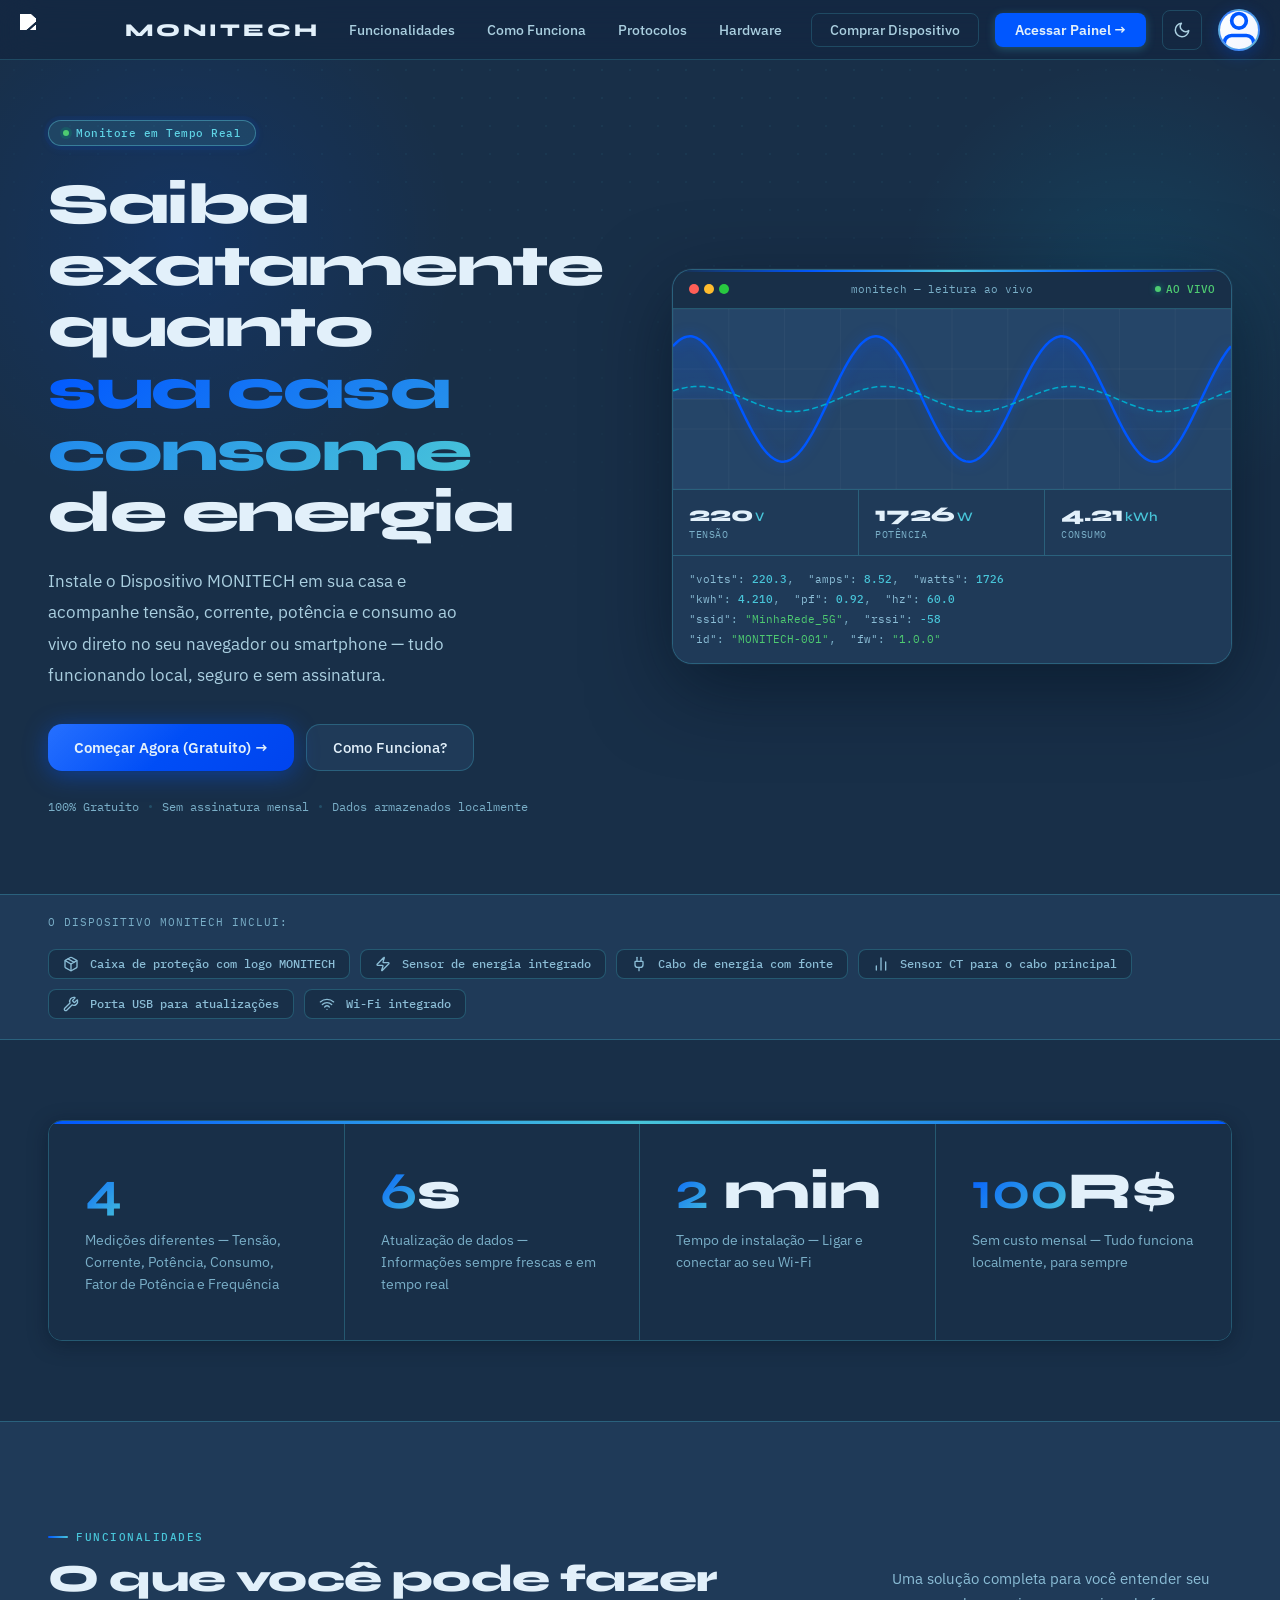
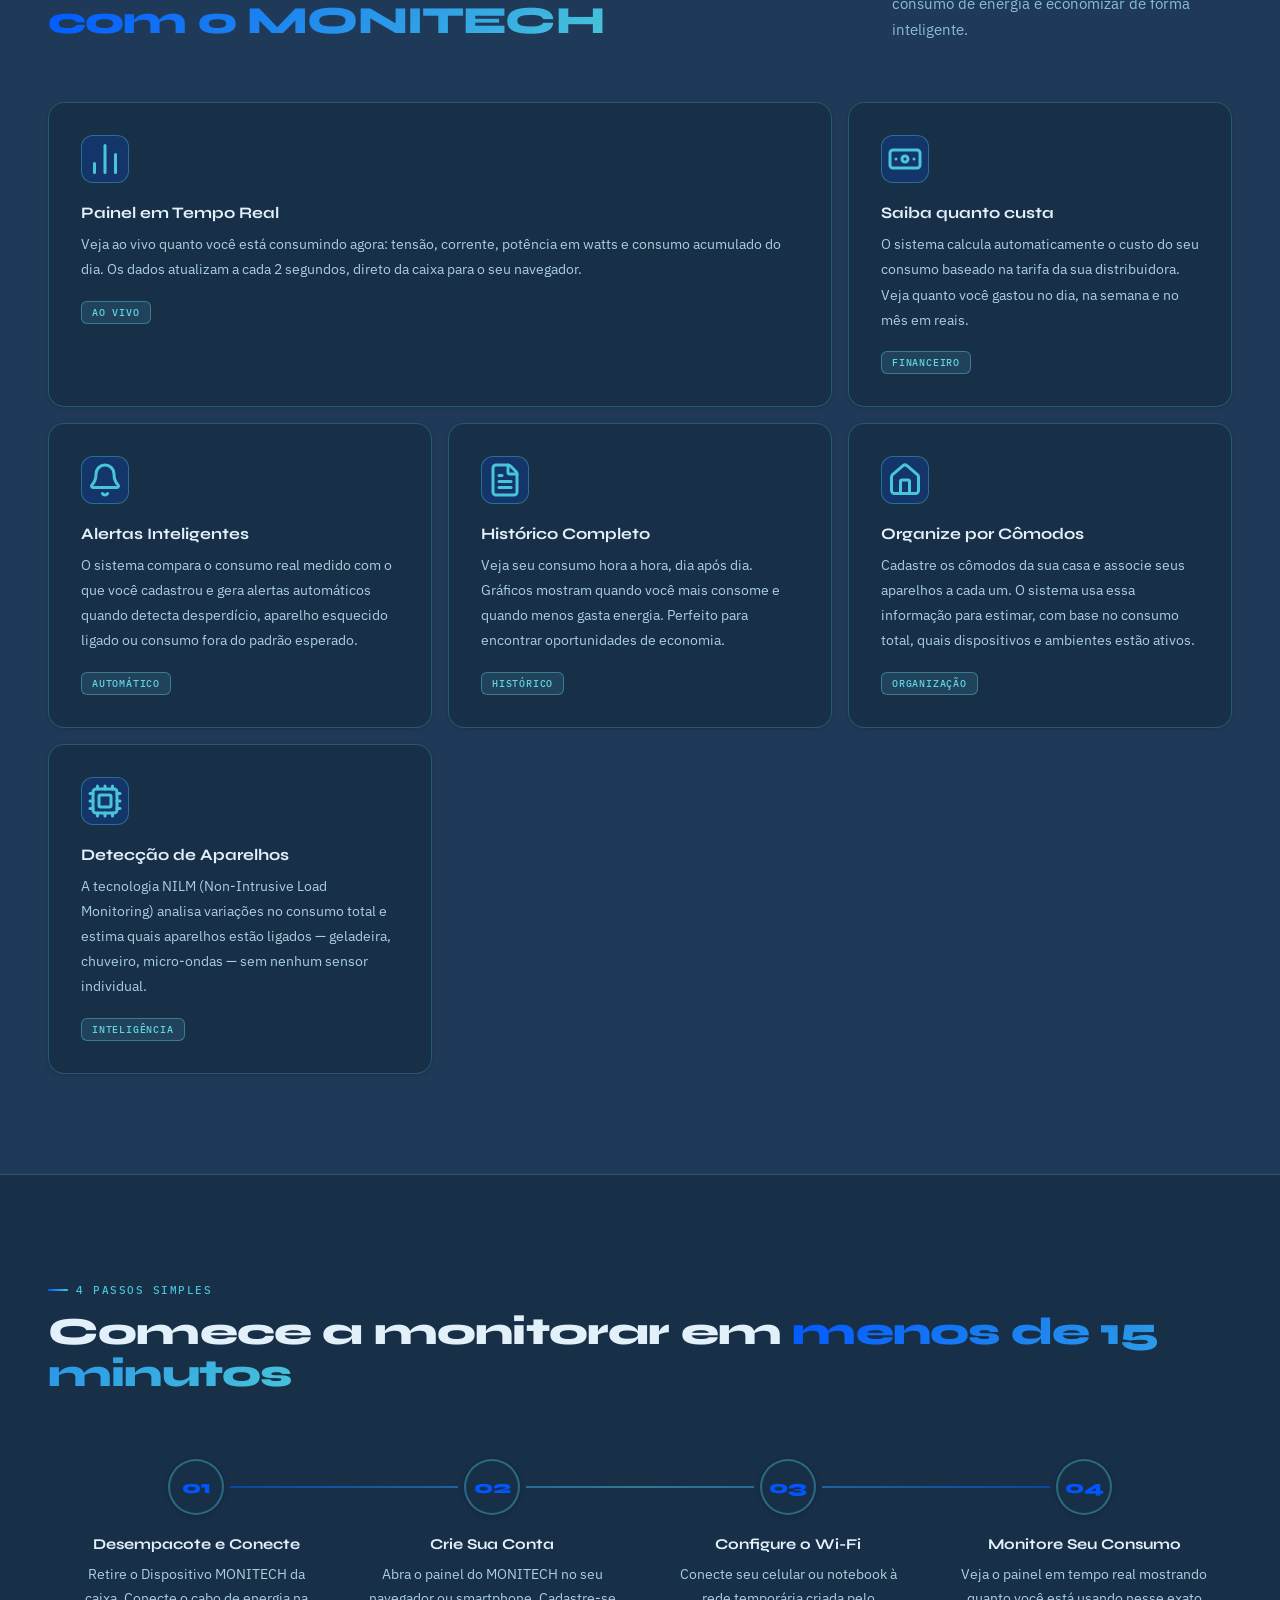
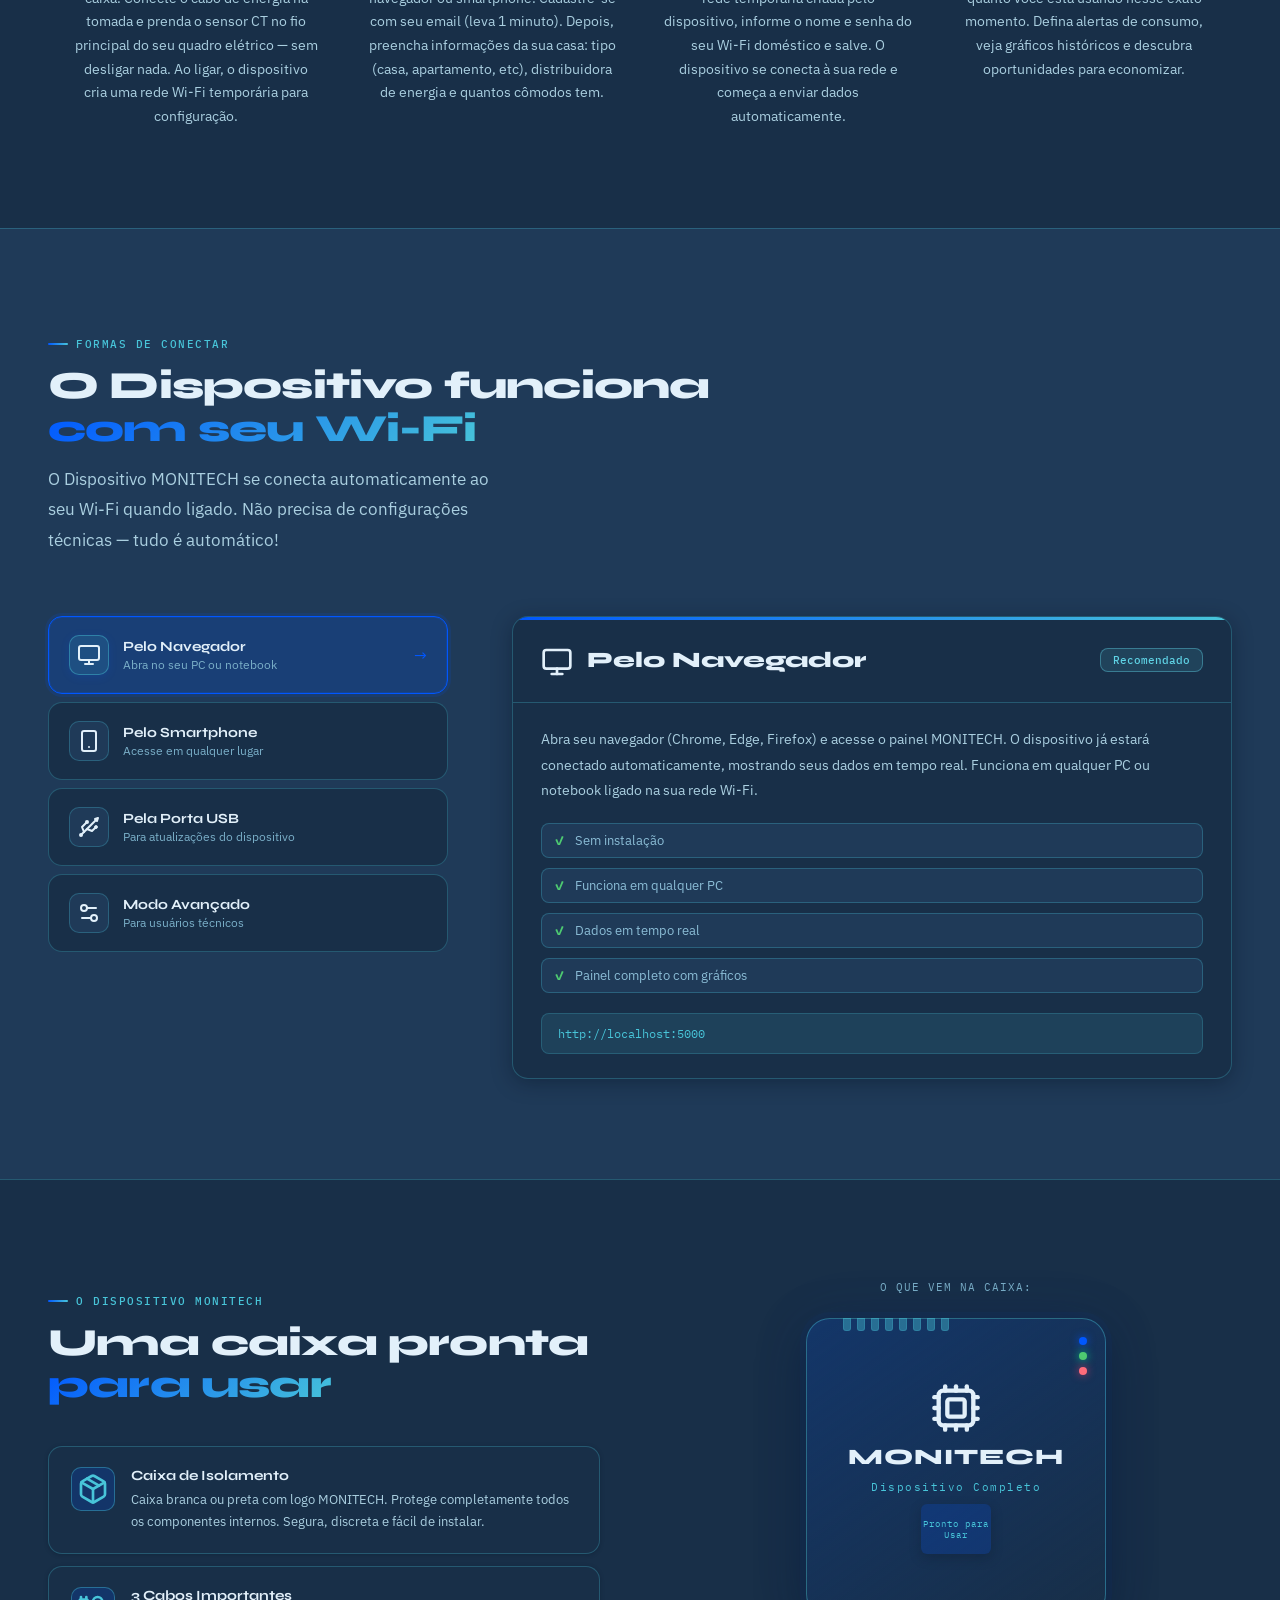
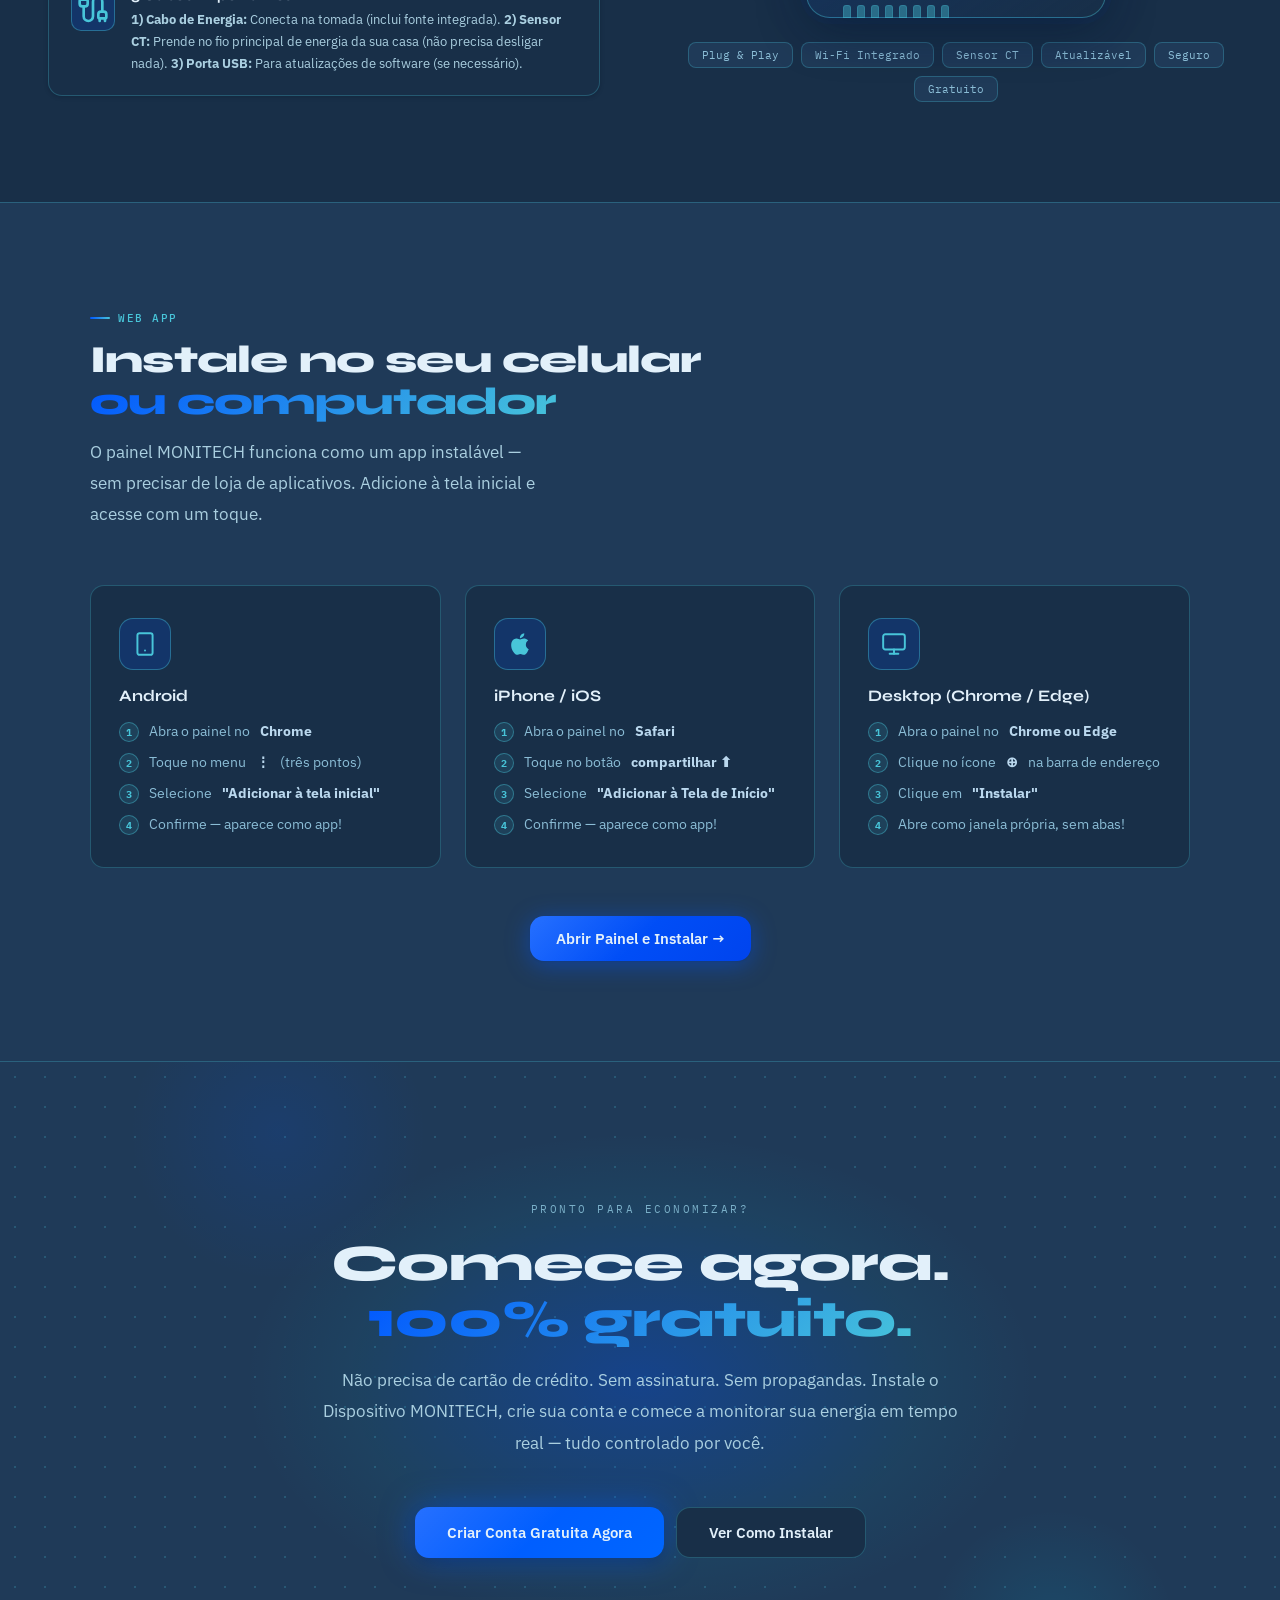
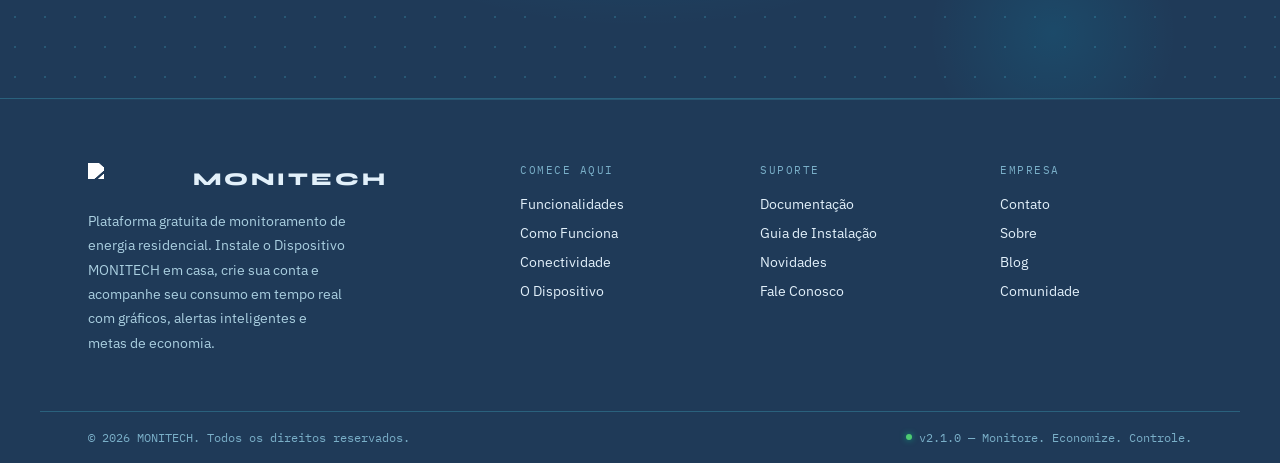
==== wwwroot/index.html @ 71a30d2c "Projeto-com-NILM_SERVER" ====
﻿<!DOCTYPE html>
<html lang="pt-BR">

<head>
  <meta charset="UTF-8">
  <meta name="viewport" content="width=device-width, initial-scale=1.0">
  <title>MONITECH — Monitoramento de Energia Residencial</title>
  <link rel="icon" href="/favicon.svg" type="image/svg+xml">
  <!-- Theme Loader - DEVE estar antes de qualquer CSS -->
  <script src="./assets/js/shared/theme-loader.js"></script>
  <link rel="stylesheet"
    href="https://fonts.googleapis.com/css2?family=Syne:wght@400;600;700;800&family=IBM+Plex+Sans:ital,wght@0,300;0,400;0,500;0,600;1,400&family=IBM+Plex+Mono:wght@300;400;500&display=swap"
    rel="stylesheet">
  <link rel="stylesheet" href="./website/css/index.css">
  <link rel="stylesheet" href="./assets/css/shared/navbar.css">
  <link rel="stylesheet" href="./assets/css/shared/userMenu.css">
  <link rel="stylesheet" href="./assets/css/shared/profile-photo-styles.css">
  <link rel="stylesheet" href="./assets/css/shared/auth-modal.css">
  <link rel="stylesheet" href="./assets/css/shared/theme-toggle.css">
  <link rel="stylesheet" href="./assets/css/shared/icons.css">
  <link rel="stylesheet" href="./website/css/theme-colors.css">
  <script src="./assets/js/vendor/lucide.min.js" defer></script>
  <script src="./assets/js/shared/navbar.js" defer></script>
  <script src="https://accounts.google.com/gsi/client" async defer></script>
  <script src="./assets/js/shared/auth-modal.js" defer></script>
  <script src="./assets/js/shared/profile-photo-manager.js" defer></script>
  <script src="./assets/js/shared/magnific-icons-loader.js" defer></script>
  <script src="./assets/js/shared/theme-toggle.js" defer></script>
  <script src="./assets/js/shared/user-info-panel.js" defer></script>

<body>

  <!-- ══════════ NAV ══════════ -->
  <nav id="nav">
    <div class="nav-inner">
      <a class="nav-logo" href="#">
        <img src="/assets/images/logo.svg" alt="MONITECH" style="height:32px;width:auto;">
        <span class="nav-brand">MONITECH</span>
      </a>

      <!-- Menu Desktop -->
      <div class="nav-links-desktop" id="nav-links-desktop">
        <a class="nav-link" href="#funcionalidades">Funcionalidades</a>
        <a class="nav-link" href="#como-funciona">Como Funciona</a>
        <a class="nav-link" href="#protocolos">Protocolos</a>
        <a class="nav-link" href="#hardware">Hardware</a>
      </div>

      <!-- Menu Mobile Toggle -->
      <button type="button" class="mobile-menu-btn" id="mobile-menu-btn" onclick="alternarMenuMobile()">
        <span></span>
        <span></span>
        <span></span>
      </button>

      <!-- Menu Mobile -->
      <div class="nav-menu-mobile" id="nav-menu-mobile">

        <!-- Links de navegação -->
        <div class="nav-links" id="nav-tabs-mobile">
          <a class="nav-link" href="#funcionalidades">
            <span class="mmenu-icon"><i data-lucide="zap"></i></span>
            <span class="mmenu-text">Funcionalidades</span>
            <i data-lucide="chevron-right" class="mmenu-arrow"></i>
          </a>
          <a class="nav-link" href="#como-funciona">
            <span class="mmenu-icon"><i data-lucide="activity"></i></span>
            <span class="mmenu-text">Como Funciona</span>
            <i data-lucide="chevron-right" class="mmenu-arrow"></i>
          </a>
          <a class="nav-link" href="#protocolos">
            <span class="mmenu-icon"><i data-lucide="wifi"></i></span>
            <span class="mmenu-text">Protocolos</span>
            <i data-lucide="chevron-right" class="mmenu-arrow"></i>
          </a>
          <a class="nav-link" href="#hardware">
            <span class="mmenu-icon"><i data-lucide="cpu"></i></span>
            <span class="mmenu-text">Hardware</span>
            <i data-lucide="chevron-right" class="mmenu-arrow"></i>
          </a>
        </div>

        <!-- Ações do rodapé -->
        <div class="nav-menu-footer">
          <a class="btn-nav-solid-mobile" target="_blank" href="./system/system.html">
            <i data-lucide="layout-dashboard"></i>
            Acessar Painel
          </a>
          <a class="btn-nav-ghost-mobile" href="./website/compra.html">
            <i data-lucide="shopping-cart"></i>
            Comprar Dispositivo
          </a>
        </div>

      </div>

      <!-- Nav Actions (Right Side) -->
      <div class="nav-actions">
        <div class="nav-end">
          <!-- <a class="btn-nav-ghost" href="./pages-documents/docs.html">Documentação</a> -->
          <a class="btn-nav-ghost" href="./website/compra.html">Comprar Dispositivo</a>
          <a class="btn-nav-solid" target="_blank" href="./system/system.html">Acessar Painel →</a>
        </div>

        <!-- Toggle de Tema -->
        <button class="theme-toggle-btn" id="theme-toggle-btn" title="Alternar tema">
          <span class="theme-toggle-icon"></span>
        </button>

        <div class="user-menu-wrapper">
          <button class="user-menu-btn" id="user-menu-btn" onclick="toggleUserMenu()">
            <div class="user-avatar">U</div>
          </button>
          <div class="user-dropdown" id="user-dropdown">
            <!-- Header com dados do usuário (aparece quando logado) -->
            <div class="user-dropdown-header" id="user-dropdown-header" style="display:none !important;">
              <div class="user-dropdown-avatar-lg" id="user-dropdown-avatar-lg">U</div>
              <div class="user-dropdown-info">
                <div class="user-dropdown-nome" id="user-dropdown-nome">Usuário</div>
                <div class="user-dropdown-email" id="user-dropdown-email">email@example.com</div>
              </div>
            </div>
            <div class="user-dropdown-divider" id="user-dropdown-divider" style="display:none !important;"></div>
            
            <div class="dropdown-auth-section">
              <a href="#" id="dropdown-login" onclick="openAuthModal(); event.preventDefault();" class="user-dropdown-item">
                <svg xmlns="http://www.w3.org/2000/svg" width="15" height="15" viewBox="0 0 24 24" fill="none" stroke="currentColor" stroke-width="2.5" stroke-linecap="round" stroke-linejoin="round"><path d="M15 3h4a2 2 0 0 1 2 2v14a2 2 0 0 1-2 2h-4"/><polyline points="10 17 15 12 10 7"/><line x1="15" y1="12" x2="3" y2="12"/></svg>
                Entrar
              </a>
              <a href="#" id="dropdown-cadastro" onclick="openAuthModal(); switchAuthTab('signup'); event.preventDefault();" class="user-dropdown-item">
                <svg xmlns="http://www.w3.org/2000/svg" width="15" height="15" viewBox="0 0 24 24" fill="none" stroke="currentColor" stroke-width="2.5" stroke-linecap="round" stroke-linejoin="round"><path d="M16 21v-2a4 4 0 0 0-4-4H6a4 4 0 0 0-4 4v2"/><circle cx="9" cy="7" r="4"/><line x1="19" y1="8" x2="19" y2="14"/><line x1="22" y1="11" x2="16" y2="11"/></svg>
                Criar conta
              </a>
            </div>
            <a href="./website/settings.html" id="dropdown-config" class="user-dropdown-item" style="display:none !important;">Configurações</a>
            <a href="./pages-documents/docs.html" id="dropdown-sobre" class="user-dropdown-item" style="display:none !important;">Sobre</a>
            <button id="dropdown-logout" class="user-dropdown-item user-dropdown-logout" onclick="logout()" style="display:none !important;">Sair</button>
          </div>
        </div>
      </div>
    </div>
  </nav>
  <div class="nav-backdrop" id="nav-backdrop" onclick="alternarMenuMobile()"></div>

  <!-- Modal de Autenticação -->
  <div class="auth-backdrop" id="auth-backdrop">
    <div class="auth-modal">
      <!-- Botão fechar -->
      <button class="auth-close-btn" onclick="closeAuthModal()">
        <svg xmlns="http://www.w3.org/2000/svg" fill="none" viewBox="0 0 24 24" stroke="currentColor">
          <path stroke-linecap="round" stroke-linejoin="round" stroke-width="2" d="M6 18L18 6M6 6l12 12" />
        </svg>
      </button>

      <!-- Header -->
      <div class="auth-header">
        <h2>Bem-vindo</h2>
        <p>Acesse sua conta profissional MONITECH</p>
      </div>

      <!-- Tabs -->
      <div class="auth-tabs">
        <button class="auth-tab" data-tab="login" onclick="switchAuthTab('login')">Login</button>
        <button class="auth-tab" data-tab="signup" onclick="switchAuthTab('signup')">Cadastro</button>
      </div>

      <!-- Conteúdo: Login -->
      <div class="auth-content" id="auth-login">
        <!-- Login com Google -->
        <button class="auth-social-btn" id="google-login-btn" onclick="loginWithGoogle()">
          <svg xmlns="http://www.w3.org/2000/svg" viewBox="0 0 24 24" fill="currentColor">
            <path d="M22.56 12.25c0-.78-.07-1.53-.2-2.25H12v4.26h5.92c-.26 1.37-1.04 2.53-2.21 3.31v2.77h3.57c2.08-1.92 3.28-4.74 3.28-8.09z" fill="#4285F4"/>
            <path d="M12 23c2.97 0 5.46-.98 7.28-2.66l-3.57-2.77c-.98.66-2.23 1.06-3.71 1.06-2.86 0-5.29-1.93-6.16-4.53H2.18v2.84C3.99 20.53 7.7 23 12 23z" fill="#34A853"/>
            <path d="M5.84 14.09c-.22-.66-.35-1.36-.35-2.09s.13-1.43.35-2.09V7.07H2.18C1.43 8.55 1 10.22 1 12s.43 3.45 1.18 4.93l2.85-2.22.81-.62z" fill="#FBBC05"/>
            <path d="M12 5.38c1.62 0 3.06.56 4.21 1.64l3.15-3.15C17.45 2.09 14.97 1 12 1 7.7 1 3.99 3.47 2.18 7.07l3.66 2.84c.87-2.6 3.3-4.53 6.16-4.53z" fill="#EA4335"/>
            <path d="M1 1h22v22H1z" fill="none"/>
          </svg>
          <span>Entrar com Google</span>
        </button>

        <!-- Divisor -->
        <div class="auth-divider">ou</div>

        <!-- Formulário de Login -->
        <form class="auth-form" id="login-form" onsubmit="loginWithEmail(event)">
          <div class="form-group">
            <label for="login-email">Email</label>
            <input type="email" id="login-email" placeholder="seu@email.com" required>
          </div>

          <div class="form-group">
            <label for="login-password">Senha</label>
            <input type="password" id="login-password" placeholder="••••••••" required>
          </div>

          <button type="submit" class="auth-submit-btn">Login</button>
        </form>

        <!-- Links de rodapé -->
        <div class="auth-footer">
          <a href="#" onclick="event.preventDefault(); showForgotPassword();">Esqueceu a senha?</a>
        </div>
      </div>

      <!-- Conteúdo: Esqueceu a senha -->
      <div class="auth-content" id="auth-forgot">
        <div class="auth-forgot-icon">
          <svg xmlns="http://www.w3.org/2000/svg" viewBox="0 0 24 24" fill="none" stroke="currentColor" stroke-width="1.5" stroke-linecap="round" stroke-linejoin="round" width="40" height="40">
            <rect x="3" y="11" width="18" height="11" rx="2" ry="2"></rect>
            <path d="M7 11V7a5 5 0 0 1 10 0v4"></path>
          </svg>
        </div>
        <h3 class="auth-forgot-title">Recuperar senha</h3>
        <p class="auth-forgot-desc">Informe seu e-mail e enviaremos um link para redefinir sua senha.</p>
        <form class="auth-form" id="forgot-form" onsubmit="esqueceuSenhaComEmail(event)">
          <div class="form-group">
            <label for="forgot-email">Email</label>
            <input type="email" id="forgot-email" placeholder="seu@email.com" required>
          </div>
          <button type="submit" class="auth-submit-btn">Enviar link de recuperação</button>
        </form>
        <div class="auth-footer">
          <a href="#" onclick="event.preventDefault(); switchAuthTab('login');">← Voltar ao login</a>
        </div>
      </div>

      <!-- Conteúdo: Cadastro -->
      <div class="auth-content" id="auth-signup">
        <!-- Cadastro com Google -->
        <button class="auth-social-btn" id="google-signup-btn" onclick="signupWithGoogle()">
          <svg xmlns="http://www.w3.org/2000/svg" viewBox="0 0 24 24" fill="currentColor">
            <path d="M22.56 12.25c0-.78-.07-1.53-.2-2.25H12v4.26h5.92c-.26 1.37-1.04 2.53-2.21 3.31v2.77h3.57c2.08-1.92 3.28-4.74 3.28-8.09z" fill="#4285F4"/>
            <path d="M12 23c2.97 0 5.46-.98 7.28-2.66l-3.57-2.77c-.98.66-2.23 1.06-3.71 1.06-2.86 0-5.29-1.93-6.16-4.53H2.18v2.84C3.99 20.53 7.7 23 12 23z" fill="#34A853"/>
            <path d="M5.84 14.09c-.22-.66-.35-1.36-.35-2.09s.13-1.43.35-2.09V7.07H2.18C1.43 8.55 1 10.22 1 12s.43 3.45 1.18 4.93l2.85-2.22.81-.62z" fill="#FBBC05"/>
            <path d="M12 5.38c1.62 0 3.06.56 4.21 1.64l3.15-3.15C17.45 2.09 14.97 1 12 1 7.7 1 3.99 3.47 2.18 7.07l3.66 2.84c.87-2.6 3.3-4.53 6.16-4.53z" fill="#EA4335"/>
            <path d="M1 1h22v22H1z" fill="none"/>
          </svg>
          <span>Cadastrar com Google</span>
        </button>

        <!-- Divisor -->
        <div class="auth-divider">ou</div>

        <!-- Formulário de Cadastro -->
        <form class="auth-form" id="signup-form" onsubmit="signupWithEmail(event)">
          <div class="form-group">
            <label for="signup-name">Nome Completo</label>
            <input type="text" id="signup-name" placeholder="Seu nome" required>
          </div>

          <div class="form-group">
            <label for="signup-email">Email</label>
            <input type="email" id="signup-email" placeholder="seu@email.com" required>
          </div>

          <div class="form-group">
            <label for="signup-password">Senha</label>
            <input type="password" id="signup-password" placeholder="••••••••" required>
          </div>

          <div class="form-checkbox">
            <input type="checkbox" id="signup-terms" required>
            <label for="signup-terms">Concordo com os <a href="./pages-documents/termos.html" target="_blank">Termos de Serviço</a></label>
          </div>

          <button type="submit" class="auth-submit-btn">Criar Conta</button>
        </form>

        <!-- Links de rodapé -->
        <div class="auth-footer">
          Já tem uma conta? <a href="#" onclick="switchAuthTab('login');">Faça login</a>
        </div>
      </div>
    </div>
  </div>

  <!-- ══════════ HERO ══════════ -->
  <section class="hero">
    <div class="hero-orb-left"></div>
    <div class="hero-orb-right"></div>
    <div class="hero-inner">
      <!-- Esquerda -->
      <div class="hero-left">
        <div class="hero-badge">
          <span class="badge-dot"></span>
          Monitore em Tempo Real
        </div>
        <h1 class="hero-h1">
          Saiba exatamente quanto<br>
          <mark>sua casa consome</mark><br>
          de energia
        </h1>
        <p class="hero-p">
          Instale o Dispositivo MONITECH em sua casa e acompanhe
          tensão, corrente, potência e consumo ao vivo direto no seu
          navegador ou smartphone — tudo funcionando local, seguro e sem assinatura.
        </p>
        <div class="hero-btns">
          <a class="btn-primary" href="./system/system.html">Começar Agora (Gratuito) →</a>
          <a class="btn-secondary" href="#como-funciona">Como Funciona?</a>
        </div>
        <div class="hero-trust">
          <span>100% Gratuito</span>
          <span class="trust-dot"></span>
          <span>Sem assinatura mensal</span>
          <span class="trust-dot"></span>
          <span>Dados armazenados localmente</span>
        </div>
      </div>

      <!-- Direita — painel ao vivo -->
      <div class="hero-panel">
        <div class="panel-topbar">
          <div class="panel-dots">
            <div class="pdot"></div>
            <div class="pdot"></div>
            <div class="pdot"></div>
          </div>
          <span class="panel-title-bar">monitech — leitura ao vivo</span>
          <div class="panel-live"><span class="live-pip"></span> AO VIVO</div>
        </div>
        <div class="panel-canvas-wrap">
          <canvas id="hero-canvas"></canvas>
        </div>
        <div class="panel-metrics">
          <div class="pm">
            <div class="pm-val" id="pm-v">220<span>V</span></div>
            <div class="pm-key">Tensão</div>
          </div>
          <div class="pm">
            <div class="pm-val" id="pm-w">1847<span>W</span></div>
            <div class="pm-key">Potência</div>
          </div>
          <div class="pm">
            <div class="pm-val" id="pm-k">4.21<span>kWh</span></div>
            <div class="pm-key">Consumo</div>
          </div>
        </div>
        <div class="panel-json">
          <span class="jk">"volts"</span>: <span class="jv" id="pj-v">220.4</span>,&nbsp;
          <span class="jk">"amps"</span>: <span class="jv" id="pj-a">8.37</span>,&nbsp;
          <span class="jk">"watts"</span>: <span class="jv" id="pj-w">1847</span><br>
          <span class="jk">"kwh"</span>: <span class="jv" id="pj-k">4.218</span>,&nbsp;
          <span class="jk">"pf"</span>: <span class="jv">0.92</span>,&nbsp;
          <span class="jk">"hz"</span>: <span class="jv">60.0</span><br>
          <span class="jk">"ssid"</span>: <span class="js">"MinhaRede_5G"</span>,&nbsp;
          <span class="jk">"rssi"</span>: <span class="jv">-58</span><br>
          <span class="jk">"id"</span>: <span class="js">"MONITECH-001"</span>,&nbsp;
          <span class="jk">"fw"</span>: <span class="js">"1.0.0"</span>
        </div>
      </div>
    </div>
  </section>


  <!-- ══════════ O DISPOSITIVO MONITECH ══════════ -->
  <div class="compat-strip">
    <div class="compat-inner">
      <span class="compat-label">O Dispositivo MONITECH inclui:</span>
      <div class="compat-list">
        <span class="compat-item"><i data-lucide="package"></i> Caixa de proteção com logo MONITECH</span>
        <span class="compat-item"><i data-lucide="zap"></i> Sensor de energia integrado</span>
        <span class="compat-item"><i data-lucide="plug"></i> Cabo de energia com fonte</span>
        <span class="compat-item"><i data-lucide="bar-chart-2"></i> Sensor CT para o cabo principal</span>
        <span class="compat-item"><i data-lucide="wrench"></i> Porta USB para atualizações</span>
        <span class="compat-item"><i data-lucide="wifi"></i> Wi-Fi integrado</span>
      </div>
    </div>
  </div>


  <!-- ══════════ O QUE VOCÊ VAI APRENDER ══════════ -->
  <section class="stats-section">
    <div class="stats-grid">
      <div class="stat-cell">
        <div class="stat-num"><b id="s1">6</b></div>
        <div class="stat-desc">Medições diferentes — Tensão, Corrente, Potência, Consumo, Fator de Potência e Frequência</div>
      </div>
      <div class="stat-cell">
        <div class="stat-num"><b id="s2">Cada 2</b>s</div>
        <div class="stat-desc">Atualização de dados — Informações sempre frescas e em tempo real</div>
      </div>
      <div class="stat-cell">
        <div class="stat-num"><b id="s3">10</b> min</div>
        <div class="stat-desc">Tempo de instalação — Ligar e conectar ao seu Wi-Fi</div>
      </div>
      <div class="stat-cell">
        <div class="stat-num"><b id="s4">0</b>R$</div>
        <div class="stat-desc">Sem custo mensal — Tudo funciona localmente, para sempre</div>
      </div>
    </div>
  </section>


  <!-- ══════════ FUNCIONALIDADES ══════════ -->
  <section class="features-section" id="funcionalidades">
    <div class="features-inner">
      <div class="features-head">
        <div>
          <div class="eyebrow">Funcionalidades</div>
          <h2 class="s-h2">O que você pode fazer<br><em>com o MONITECH</em></h2>
        </div>
        <p style="font-size:15px;color:var(--ink-3);max-width:340px;line-height:1.7;">
          Uma solução completa para você entender seu consumo de energia e economizar
          de forma inteligente.
        </p>
      </div>

      <div class="feat-grid">
        <div class="feat-card feat-card--wide reveal">
          <div class="feat-icon"><i data-lucide="bar-chart-2"></i></div>
          <div class="feat-title">Painel em Tempo Real</div>
          <p class="feat-text">Veja ao vivo quanto você está consumindo agora: tensão, corrente, potência em watts e consumo acumulado do dia. Os dados atualizam a cada 2 segundos, direto da caixa para o seu navegador.</p>
          <span class="feat-tag">Ao Vivo</span>
        </div>
        <div class="feat-card reveal">
          <div class="feat-icon"><i data-lucide="banknote"></i></div>
          <div class="feat-title">Saiba quanto custa</div>
          <p class="feat-text">O sistema calcula automaticamente o custo do seu consumo baseado na tarifa da sua distribuidora. Veja quanto você gastou no dia, na semana e no mês em reais.</p>
          <span class="feat-tag">Financeiro</span>
        </div>
        <div class="feat-card reveal">
          <div class="feat-icon"><i data-lucide="bell"></i></div>
          <div class="feat-title">Alertas Inteligentes</div>
          <p class="feat-text">O sistema compara o consumo real medido com o que você cadastrou e gera alertas automáticos quando detecta desperdício, aparelho esquecido ligado ou consumo fora do padrão esperado.</p>
          <span class="feat-tag">Automático</span>
        </div>
        <div class="feat-card reveal">
          <div class="feat-icon"><i data-lucide="file-text"></i></div>
          <div class="feat-title">Histórico Completo</div>
          <p class="feat-text">Veja seu consumo hora a hora, dia após dia. Gráficos mostram quando você mais consome e quando menos gasta energia. Perfeito para encontrar oportunidades de economia.</p>
          <span class="feat-tag">Histórico</span>
        </div>
        <div class="feat-card reveal">
          <div class="feat-icon"><i data-lucide="home"></i></div>
          <div class="feat-title">Organize por Cômodos</div>
          <p class="feat-text">Cadastre os cômodos da sua casa e associe seus aparelhos a cada um. O sistema usa essa informação para estimar, com base no consumo total, quais dispositivos e ambientes estão ativos.</p>
          <span class="feat-tag">Organização</span>
        </div>
        <div class="feat-card reveal">
          <div class="feat-icon"><i data-lucide="cpu"></i></div>
          <div class="feat-title">Detecção de Aparelhos</div>
          <p class="feat-text">A tecnologia NILM (Non-Intrusive Load Monitoring) analisa variações no consumo total e estima quais aparelhos estão ligados — geladeira, chuveiro, micro-ondas — sem nenhum sensor individual.</p>
          <span class="feat-tag">Inteligência</span>
        </div>
      </div>
    </div>
  </section>


  <!-- ══════════ COMO FUNCIONA ══════════ -->
  <section class="how-section" id="como-funciona">
    <div class="how-inner">
      <div class="how-head">
        <div class="eyebrow">4 Passos Simples</div>
        <h2 class="s-h2">Comece a monitorar em <em>menos de 15 minutos</em></h2>
      </div>
      <div class="steps-track">
        <div class="step reveal">
          <div class="step-num-wrap">
            <div class="step-num">01</div>
          </div>
          <div class="step-title">Desempacote e Conecte</div>
          <p class="step-text">Retire o Dispositivo MONITECH da caixa. Conecte o cabo de energia na tomada e prenda o sensor CT no fio principal do seu quadro elétrico — sem desligar nada. Ao ligar, o dispositivo cria uma rede Wi-Fi temporária para configuração.</p>
        </div>
        <div class="step reveal">
          <div class="step-num-wrap">
            <div class="step-num">02</div>
          </div>
          <div class="step-title">Crie Sua Conta</div>
          <p class="step-text">Abra o painel do MONITECH no seu navegador ou smartphone. Cadastre-se com seu email (leva 1 minuto). Depois, preencha informações da sua casa: tipo (casa, apartamento, etc), distribuidora de energia e quantos cômodos tem.</p>
        </div>
        <div class="step reveal">
          <div class="step-num-wrap">
            <div class="step-num">03</div>
          </div>
          <div class="step-title">Configure o Wi-Fi</div>
          <p class="step-text">Conecte seu celular ou notebook à rede temporária criada pelo dispositivo, informe o nome e senha do seu Wi-Fi doméstico e salve. O dispositivo se conecta à sua rede e começa a enviar dados automaticamente.</p>
        </div>
        <div class="step reveal">
          <div class="step-num-wrap">
            <div class="step-num">04</div>
          </div>
          <div class="step-title">Monitore Seu Consumo</div>
          <p class="step-text">Veja o painel em tempo real mostrando quanto você está usando nesse exato momento. Defina alertas de consumo, veja gráficos históricos e descubra oportunidades para economizar.</p>
        </div>
      </div>
    </div>
  </section>


  <!-- ══════════ CONECTIVIDADE ══════════ -->
  <section class="proto-section" id="protocolos">
    <div class="proto-inner">
      <div class="eyebrow">Formas de Conectar</div>
      <h2 class="s-h2">O Dispositivo funciona<br><em>com seu Wi-Fi</em></h2>
      <p class="s-sub">O Dispositivo MONITECH se conecta automaticamente ao seu Wi-Fi quando ligado. Não precisa de configurações técnicas — tudo é automático!</p>

      <div class="proto-layout">
        <div class="proto-list">
          <div class="proto-item active reveal" onclick="selectProto(0, this)">
            <div class="proto-icon-wrap"><i data-lucide="monitor"></i></div>
            <div class="proto-name-group">
              <div class="proto-n">Pelo Navegador</div>
              <div class="proto-hint">Abra no seu PC ou notebook</div>
            </div>
            <span class="proto-arrow">→</span>
          </div>
          <div class="proto-item reveal" onclick="selectProto(1, this)">
            <div class="proto-icon-wrap"><i data-lucide="smartphone"></i></div>
            <div class="proto-name-group">
              <div class="proto-n">Pelo Smartphone</div>
              <div class="proto-hint">Acesse em qualquer lugar</div>
            </div>
            <span class="proto-arrow">→</span>
          </div>
          <div class="proto-item reveal" onclick="selectProto(2, this)">
            <div class="proto-icon-wrap"><i data-lucide="usb"></i></div>
            <div class="proto-name-group">
              <div class="proto-n">Pela Porta USB</div>
              <div class="proto-hint">Para atualizações do dispositivo</div>
            </div>
            <span class="proto-arrow">→</span>
          </div>
          <div class="proto-item reveal" onclick="selectProto(3, this)">
            <div class="proto-icon-wrap"><i data-lucide="settings-2"></i></div>
            <div class="proto-name-group">
              <div class="proto-n">Modo Avançado</div>
              <div class="proto-hint">Para usuários técnicos</div>
            </div>
            <span class="proto-arrow">→</span>
          </div>
        </div>

        <div class="proto-detail visible" id="proto-detail">
          <div class="proto-detail-top">
            <span class="proto-detail-icon" id="pd-icon"><i data-lucide="monitor"></i></span>
            <span class="proto-detail-name" id="pd-name">Pelo Navegador</span>
            <span class="proto-detail-badge" id="pd-badge">Recomendado</span>
          </div>
          <div class="proto-detail-body">
            <p class="proto-detail-desc" id="pd-desc">
              Abra seu navegador (Chrome, Edge, Firefox) e acesse o painel MONITECH. O dispositivo já estará conectado automaticamente, mostrando seus dados em tempo real. Funciona em qualquer PC ou notebook ligado na sua rede Wi-Fi.
            </p>
            <div class="proto-specs" id="pd-specs">
              <div class="proto-spec">Sem instalação</div>
              <div class="proto-spec">Funciona em qualquer PC</div>
              <div class="proto-spec">Dados em tempo real</div>
              <div class="proto-spec">Painel completo com gráficos</div>
            </div>
            <div class="proto-url" id="pd-url">http://localhost:5000</div>
          </div>
        </div>
      </div>
    </div>
  </section>


  <!-- ══════════ HARDWARE ══════════ -->
  <section class="hw-section" id="hardware">
    <div class="hw-inner">
      <div class="hw-left">
        <div class="eyebrow">O Dispositivo MONITECH</div>
        <h2 class="s-h2">Uma caixa pronta<br><em>para usar</em></h2>
        <div class="hw-cards">
          <div class="hw-card reveal">
            <div class="hw-card-icon"><i data-lucide="package"></i></div>
            <div>
              <div class="hw-card-name">Caixa de Isolamento</div>
              <p class="hw-card-desc">Caixa branca ou preta com logo MONITECH. Protege completamente todos os componentes internos. Segura, discreta e fácil de instalar.</p>
            </div>
          </div>
          <div class="hw-card reveal">
            <div class="hw-card-icon"><i data-lucide="cable"></i></div>
            <div>
              <div class="hw-card-name">3 Cabos Importantes</div>
              <p class="hw-card-desc"><strong>1) Cabo de Energia:</strong> Conecta na tomada (inclui fonte integrada). <strong>2) Sensor CT:</strong> Prende no fio principal de energia da sua casa (não precisa desligar nada). <strong>3) Porta USB:</strong> Para atualizações de software (se necessário).</p>
            </div>
          </div>
        </div>
      </div>

      <div class="hw-right">
        <div class="hw-diagram-label">O que vem na caixa:</div>
        <div class="hw-board-wrap reveal">
          <div class="hw-board">
            <div class="board-pins-top">
              <div class="bpin"></div>
              <div class="bpin"></div>
              <div class="bpin"></div>
              <div class="bpin"></div>
              <div class="bpin"></div>
              <div class="bpin"></div>
              <div class="bpin"></div>
              <div class="bpin"></div>
            </div>
            <div class="board-leds">
              <div class="board-led board-led--b"></div>
              <div class="board-led board-led--g"></div>
              <div class="board-led board-led--r"></div>
            </div>
            <div class="board-device-icon"><i data-lucide="cpu"></i></div>
            <div class="board-label">MONITECH</div>
            <div class="board-sub">Dispositivo Completo</div>
            <div class="board-chip">Pronto para Usar</div>
            <div class="board-pins-bot">
              <div class="bpin" style="border-radius:3px 3px 0 0"></div>
              <div class="bpin" style="border-radius:3px 3px 0 0"></div>
              <div class="bpin" style="border-radius:3px 3px 0 0"></div>
              <div class="bpin" style="border-radius:3px 3px 0 0"></div>
              <div class="bpin" style="border-radius:3px 3px 0 0"></div>
              <div class="bpin" style="border-radius:3px 3px 0 0"></div>
              <div class="bpin" style="border-radius:3px 3px 0 0"></div>
              <div class="bpin" style="border-radius:3px 3px 0 0"></div>
            </div>
          </div>
        </div>
        <div class="hw-tags-row">
          <span class="hw-tag">Plug & Play</span>
          <span class="hw-tag">Wi-Fi Integrado</span>
          <span class="hw-tag">Sensor CT</span>
          <span class="hw-tag">Atualizável</span>
          <span class="hw-tag">Seguro</span>
          <span class="hw-tag">Gratuito</span>
        </div>
      </div>
    </div>
  </section>


  <!-- ══════════ INSTALE O WEB APP ══════════ -->
  <section class="pwa-section" id="instalar">
    <div class="pwa-inner">
      <div class="pwa-head">
        <div class="eyebrow">Web App</div>
        <h2 class="s-h2">Instale no seu celular<br><em>ou computador</em></h2>
        <p class="s-sub">O painel MONITECH funciona como um app instalável — sem precisar de loja de aplicativos. Adicione à tela inicial e acesse com um toque.</p>
      </div>

      <div class="pwa-grid">
        <!-- Android -->
        <div class="pwa-card reveal">
          <div class="pwa-card-icon"><i data-lucide="smartphone"></i></div>
          <div class="pwa-platform">Android</div>
          <ol class="pwa-steps">
            <li>Abra o painel no <strong>Chrome</strong></li>
            <li>Toque no menu <strong>⋮</strong> (três pontos)</li>
            <li>Selecione <strong>"Adicionar à tela inicial"</strong></li>
            <li>Confirme — aparece como app!</li>
          </ol>
        </div>

        <!-- iPhone -->
        <div class="pwa-card reveal">
          <div class="pwa-card-icon">
            <svg xmlns="http://www.w3.org/2000/svg" viewBox="0 0 24 24" fill="currentColor"><path d="M18.71 19.5c-.83 1.24-1.71 2.45-3.05 2.47-1.34.03-1.77-.79-3.29-.79-1.53 0-2 .77-3.27.82-1.31.05-2.3-1.32-3.14-2.53C4.25 17 2.94 12.45 4.7 9.39c.87-1.52 2.43-2.48 4.12-2.51 1.28-.02 2.5.87 3.29.87.78 0 2.26-1.07 3.8-.91.65.03 2.47.26 3.64 1.98-.09.06-2.17 1.28-2.15 3.81.03 3.02 2.65 4.03 2.68 4.04-.03.07-.42 1.44-1.38 2.83M13 3.5c.73-.83 1.94-1.46 2.94-1.5.13 1.17-.34 2.35-1.04 3.19-.69.85-1.83 1.51-2.95 1.42-.15-1.15.41-2.35 1.05-3.11z"/></svg>
          </div>
          <div class="pwa-platform">iPhone / iOS</div>
          <ol class="pwa-steps">
            <li>Abra o painel no <strong>Safari</strong></li>
            <li>Toque no botão <strong>compartilhar ⬆</strong></li>
            <li>Selecione <strong>"Adicionar à Tela de Início"</strong></li>
            <li>Confirme — aparece como app!</li>
          </ol>
        </div>

        <!-- Desktop -->
        <div class="pwa-card reveal">
          <div class="pwa-card-icon"><i data-lucide="monitor"></i></div>
          <div class="pwa-platform">Desktop (Chrome / Edge)</div>
          <ol class="pwa-steps">
            <li>Abra o painel no <strong>Chrome ou Edge</strong></li>
            <li>Clique no ícone <strong>⊕</strong> na barra de endereço</li>
            <li>Clique em <strong>"Instalar"</strong></li>
            <li>Abre como janela própria, sem abas!</li>
          </ol>
        </div>
      </div>

      <div class="pwa-action">
        <a class="btn-primary" href="./system/system.html" target="_blank">Abrir Painel e Instalar →</a>
      </div>
    </div>
  </section>


  <!-- ══════════ CTA ══════════ -->
  <section class="cta-section">
    <div class="cta-orb-1"></div>
    <div class="cta-orb-2"></div>
    <div class="cta-inner">
      <div class="cta-label">Pronto para economizar?</div>
      <h2 class="cta-h2">Comece agora.<br><em>100% gratuito.</em></h2>
      <p class="cta-p">Não precisa de cartão de crédito. Sem assinatura. Sem propagandas. Instale o Dispositivo MONITECH, crie sua conta e comece a monitorar sua energia em tempo real — tudo controlado por você.</p>
      <div class="cta-btns">
        <a class="btn-cta-primary" href="./system/system.html">Criar Conta Gratuita Agora</a>
        <a class="btn-cta-ghost" href="#como-funciona">Ver Como Instalar</a>
      </div>
    </div>
  </section>


  <!-- ══════════ FOOTER ══════════ -->
  <footer>
    <div class="footer-top">
      <div class="footer-about">
        <div class="nav-logo">
          <img src="/assets/images/logo.svg" alt="MONITECH" style="height:32px;width:auto;">
          <span class="nav-brand">MONITECH</span>
        </div>
        <p>Plataforma gratuita de monitoramento de energia residencial. Instale o Dispositivo MONITECH em casa, crie sua conta e acompanhe seu consumo em tempo real com gráficos, alertas inteligentes e metas de economia.</p>
      </div>
      <div>
        <div class="footer-col-head">Comece Aqui</div>
        <a class="f-link" href="#funcionalidades">Funcionalidades</a>
        <a class="f-link" href="#como-funciona">Como Funciona</a>
        <a class="f-link" href="#protocolos">Conectividade</a>
        <a class="f-link" href="#hardware">O Dispositivo</a>
      </div>
      <div>
        <div class="footer-col-head">Suporte</div>
        <a class="f-link" href="./pages-documents/docs.html">Documentação</a>
        <a class="f-link" href="./pages-documents/docs.html#instalacao">Guia de Instalação</a>
        <a class="f-link" href="./pages-documents/changelog.html">Novidades</a>
        <a class="f-link" href="./pages-documents/contato.html">Fale Conosco</a>
      </div>
      <div>
        <div class="footer-col-head">Empresa</div>
        <a class="f-link" href="./pages-documents/contato.html">Contato</a>
        <a class="f-link" href="#">Sobre</a>
        <a class="f-link" href="#">Blog</a>
        <a class="f-link" href="#">Comunidade</a>
      </div>
    </div>
    <div class="footer-bot">
      <span class="f-copy">© 2026 MONITECH. Todos os direitos reservados.</span>
      <span class="f-version">v2.1.0 — Monitore. Economize. Controle.</span>
    </div>
  </footer>


  <!--SCRIPTs -->
  <script src="./website/js/index.js"></script>
</body>

</html>
---- wwwroot/website/css/index.css ----
/* ============================================================
   MONITECH — LANDING PAGE CSS
   Vars semânticos vêm de theme-colors.css (via import abaixo).
   Aqui ficam apenas os utilitários exclusivos desta folha.
   ============================================================ */

@import './theme-colors.css';

/* ── UTILITÁRIOS (não existem em theme-colors.css) ── */
:root {
   --white: #182F48;
   --off:   #1F3A58;
   --off2:  #254568;
   --ink:   #E2F0FA;
   --ink-2: #BAD8EE;    /* era #96C0D8 — texto secundário mais legível */
   --ink-3: #8BBDD6;    /* era #5E90AE — contraste crítico melhorado */
   --blue:    #0057ff;
   --blue-2:  #0044cc;
   --blue-bg: rgba(0, 87, 255, 0.18);    /* era 0.10 — caixas de ícones visíveis */
   --blue-mid: rgba(72, 197, 217, 0.40); /* era 0.20 — bordas claramente visíveis */
   --muted:  #7AAFC8;   /* era #5E90AE — hints e labels legíveis */
   --subtle: rgba(72, 197, 217, 0.22);   /* era rgba(43,145,173,.25) — hue mais brilhante */
   --line:   rgba(72, 197, 217, 0.28);   /* era rgba(43,145,173,.22) — separadores visíveis */
   --shadow-sm: 0 1px 4px rgba(0, 15, 30, 0.25);
   --shadow-md: 0 4px 20px rgba(0, 15, 30, 0.35);
   --shadow-lg: 0 12px 48px rgba(0, 15, 30, 0.45);
   --shadow-xl: 0 24px 80px rgba(0, 15, 30, 0.55);
   --r:    12px;
   --r-sm: 8px;
   --display: 'Syne', sans-serif;
   --body:  'IBM Plex Sans', sans-serif;
   --mono:  'IBM Plex Mono', monospace;
}

.dark-theme,
[data-theme="dark"] {
   --white: #182F48;
   --off:   #1F3A58;
   --off2:  #254568;
   --ink:   #E2F0FA;
   --ink-2: #BAD8EE;    /* era #96C0D8 — texto secundário mais legível */
   --ink-3: #8BBDD6;    /* era #5E90AE — contraste crítico melhorado */
   --blue-bg:  rgba(0, 87, 255, 0.18);    /* era 0.10 — caixas de ícones visíveis */
   --blue-mid: rgba(72, 197, 217, 0.40); /* era 0.20 — bordas claramente visíveis */
   --muted:  #7AAFC8;   /* era #5E90AE — hints e labels legíveis */
   --subtle: rgba(72, 197, 217, 0.22);   /* era rgba(43,145,173,.25) */
   --line:   rgba(72, 197, 217, 0.28);   /* era rgba(43,145,173,.22) */
   --shadow-sm: 0 1px 4px rgba(0, 15, 30, 0.25);
   --shadow-md: 0 4px 20px rgba(0, 15, 30, 0.35);
   --shadow-lg: 0 12px 48px rgba(0, 15, 30, 0.45);
   --shadow-xl: 0 24px 80px rgba(0, 15, 30, 0.55);
}

html[data-theme="light"] {
   --white: #E0EEF8;
   --off:   #C8DCF0;
   --off2:  #BDD4E8;
   --ink:   #0A1A2C;
   --ink-2: #1E3D58;
   --ink-3: #4A6C88;
   --blue:   #005EA8;
   --blue-2: #004B8C;
   --blue-bg:  #C8DCEE;
   --blue-mid: #9ABDD8;
   --muted:  #5A82A0;
   --subtle: #A8C4DC;
   --line:   #AECADE;
   --shadow-sm: 0 1px 4px rgba(10, 26, 44, 0.08);
   --shadow-md: 0 4px 20px rgba(10, 26, 44, 0.10);
   --shadow-lg: 0 12px 48px rgba(10, 26, 44, 0.14);
   --shadow-xl: 0 24px 80px rgba(10, 26, 44, 0.16);
}

*,
*::before,
*::after {
   box-sizing: border-box;
   margin: 0;
   padding: 0;
}

html {
   scroll-behavior: smooth;
}

body {
   font-family: var(--body);
   background: var(--bg-void);
   color: var(--ink);
   overflow-x: hidden;
   -webkit-font-smoothing: antialiased;
}

a {
   text-decoration: none;
   color: inherit;
}

section {
   position: relative;
}

::-webkit-scrollbar {
   width: 5px;
}

::-webkit-scrollbar-track {
   background: var(--off);
}

::-webkit-scrollbar-thumb {
   background: var(--blue);
   border-radius: 3px;
}

.wrap {
   max-width: 1200px;
   margin: 0 auto;
   padding: 0 48px;
}

/* ── HERO ── */
.hero {
   padding: 120px 48px 0;
   background: var(--white);
   overflow: hidden;
   position: relative;
}

.hero::before {
   content: '';
   position: absolute;
   inset: 0;
   z-index: 0;
   pointer-events: none;
   background-image: radial-gradient(circle, var(--subtle) 1px, transparent 1px);
   background-size: 28px 28px;
   opacity: 0.35;
   mask-image: radial-gradient(ellipse 90% 70% at 50% 0%, black, transparent);
}

.hero-orb-left {
   position: absolute;
   top: -60px;
   left: -120px;
   width: 600px;
   height: 600px;
   border-radius: 50%;
   background: radial-gradient(circle, rgba(0, 87, 255, 0.14) 0%, transparent 65%);
   pointer-events: none;
   z-index: 0;
   animation: orbFloat 12s ease-in-out infinite;
}

.hero-orb-right {
   position: absolute;
   top: 40px;
   right: -100px;
   width: 500px;
   height: 500px;
   border-radius: 50%;
   background: radial-gradient(circle, rgba(0, 212, 255, 0.10) 0%, transparent 65%);
   pointer-events: none;
   z-index: 0;
   animation: orbFloat 16s ease-in-out infinite reverse;
}

@keyframes orbFloat {

   0%,
   100% {
      transform: translateY(0) scale(1);
   }

   50% {
      transform: translateY(30px) scale(1.04);
   }
}

.hero-inner {
   max-width: 1200px;
   margin: 0 auto;
   display: grid;
   grid-template-columns: 1fr 1fr;
   gap: 64px;
   align-items: center;
   position: relative;
   z-index: 1;
   padding-bottom: 80px;
}

.hero-badge {
   display: inline-flex;
   align-items: center;
   gap: 7px;
   padding: 5px 14px;
   background: var(--blue-bg);
   border: 1px solid var(--blue-mid);
   border-radius: 40px;
   font-family: var(--mono);
   font-size: 11px;
   font-weight: 500;
   color: var(--blue);
   letter-spacing: 0.5px;
   margin-bottom: 28px;
   animation: fadeUp 0.6s ease both;
   box-shadow: 0 0 0 4px rgba(0, 87, 255, 0.05), 0 2px 10px rgba(0, 87, 255, 0.12);
}

.badge-dot {
   width: 6px;
   height: 6px;
   border-radius: 50%;
   background: var(--success);
   box-shadow: 0 0 0 3px rgba(0, 168, 107, 0.2);
   animation: pulse-badge 2s ease infinite;
}

@keyframes pulse-badge {

   0%,
   100% {
      box-shadow: 0 0 0 3px rgba(0, 168, 107, 0.2)
   }

   50% {
      box-shadow: 0 0 0 6px rgba(0, 168, 107, 0.1)
   }
}

.hero-h1 {
   font-family: var(--display);
   font-size: clamp(36px, 4.5vw, 62px);
   font-weight: 800;
   line-height: 1.07;
   letter-spacing: -1.5px;
   color: var(--ink);
   margin-bottom: 22px;
   animation: fadeUp 0.7s 0.05s ease both;
}

.hero-h1 mark {
   background: none;
   background-image: linear-gradient(135deg, var(--blue) 0%, var(--cyan) 100%);
   -webkit-background-clip: text;
   -webkit-text-fill-color: transparent;
   background-clip: text;
   position: relative;
   display: inline;
}

html[data-theme="light"] .hero-h1 mark {
   background-image: linear-gradient(135deg, #0044cc 0%, #0088bb 100%);
   -webkit-background-clip: text;
   background-clip: text;
}

.hero-p {
   font-size: 17px;
   line-height: 1.85;
   color: var(--ink-3);
   margin-bottom: 32px;
   max-width: 440px;
   animation: fadeUp 0.75s 0.1s ease both;
}

.hero-btns {
   display: flex;
   gap: 12px;
   flex-wrap: wrap;
   margin-bottom: 28px;
   animation: fadeUp 0.8s 0.15s ease both;
}

.btn-primary {
   display: inline-flex;
   align-items: center;
   gap: 8px;
   padding: 13px 26px;
   border-radius: var(--r);
   font-family: var(--body);
   font-size: 15px;
   font-weight: 600;
   color: #fff;
   background: linear-gradient(135deg, var(--blue) 0%, #0044ee 100%);
   border: none;
   cursor: pointer;
   box-shadow: 0 4px 24px rgba(0, 87, 255, 0.45), 0 1px 2px rgba(0, 0, 0, 0.1);
   transition: all 0.25s cubic-bezier(0.4, 0, 0.2, 1);
   position: relative;
   overflow: hidden;
}

.btn-primary::after {
   content: '';
   position: absolute;
   inset: 0;
   background: linear-gradient(135deg, rgba(255, 255, 255, 0.15) 0%, transparent 50%);
   pointer-events: none;
}

.btn-primary:hover {
   transform: translateY(-2px);
   box-shadow: 0 8px 32px rgba(0, 87, 255, 0.55), 0 2px 6px rgba(0, 0, 0, 0.15);
}

.btn-secondary {
   display: inline-flex;
   align-items: center;
   gap: 8px;
   padding: 13px 26px;
   border-radius: var(--r);
   font-family: var(--body);
   font-size: 15px;
   font-weight: 500;
   color: var(--ink-2);
   background: var(--off);
   border: 1px solid var(--line);
   cursor: pointer;
   transition: all 0.25s;
}

.btn-secondary:hover {
   border-color: var(--blue-mid);
   color: var(--blue);
   background: var(--blue-bg);
   transform: translateY(-2px);
   box-shadow: var(--shadow-sm);
}

.hero-trust {
   display: flex;
   align-items: center;
   gap: 10px;
   font-size: 12px;
   color: var(--muted);
   font-family: var(--mono);
   animation: fadeUp 0.85s 0.2s ease both;
}

.trust-dot {
   width: 3px;
   height: 3px;
   border-radius: 50%;
   background: var(--subtle);
}

/* Hero Panel */
.hero-panel {
   background: var(--off);
   border: 1px solid var(--line);
   border-radius: 20px;
   overflow: hidden;
   box-shadow: var(--shadow-xl), 0 0 0 1px rgba(255, 255, 255, 0.04);
   animation: fadeLeft 0.9s 0.2s ease both;
   position: relative;
}

.hero-panel::before {
   content: '';
   position: absolute;
   top: 0;
   left: 0;
   right: 0;
   height: 2px;
   background: linear-gradient(90deg, transparent, var(--blue), var(--cyan), var(--blue), transparent);
   z-index: 1;
}

.panel-topbar {
   display: flex;
   align-items: center;
   justify-content: space-between;
   padding: 12px 16px;
   background: var(--white);
   border-bottom: 1px solid var(--line);
}

.panel-dots {
   display: flex;
   gap: 5px;
}

.pdot {
   width: 10px;
   height: 10px;
   border-radius: 50%;
}

.pdot:nth-child(1) {
   background: #ff5f57;
}

.pdot:nth-child(2) {
   background: #febc2e;
}

.pdot:nth-child(3) {
   background: #28c840;
}

.panel-title-bar {
   font-family: var(--mono);
   font-size: 11px;
   color: var(--muted);
}

.panel-live {
   display: flex;
   align-items: center;
   gap: 5px;
   font-family: var(--mono);
   font-size: 11px;
   color: var(--success);
   font-weight: 500;
}

.live-pip {
   width: 6px;
   height: 6px;
   border-radius: 50%;
   background: var(--success);
   animation: pulse-badge 1.5s infinite;
   box-shadow: 0 0 6px rgba(0, 255, 157, 0.5);
}

.panel-canvas-wrap {
   height: 180px;
   background: var(--off2);
   position: relative;
}

html[data-theme="light"] .panel-canvas-wrap {
   background: #f0f4fa;
}

#hero-canvas {
   width: 100%;
   height: 100%;
   display: block;
}

.panel-metrics {
   display: grid;
   grid-template-columns: repeat(3, 1fr);
   border-top: 1px solid var(--line);
}

.pm {
   padding: 14px 16px;
   border-right: 1px solid var(--line);
   transition: background 0.2s;
}

.pm:last-child {
   border-right: none;
}

.pm:hover {
   background: rgba(0, 87, 255, 0.04);
}

.pm-val {
   font-family: var(--display);
   font-size: 21px;
   font-weight: 800;
   color: var(--ink);
   line-height: 1;
   margin-bottom: 3px;
}

.pm-val span {
   font-size: 13px;
   font-weight: 600;
   color: var(--blue);
   margin-left: 2px;
}

.pm-key {
   font-family: var(--mono);
   font-size: 10px;
   color: var(--muted);
   letter-spacing: 0.5px;
   text-transform: uppercase;
}

.panel-json {
   border-top: 1px solid var(--line);
   padding: 14px 16px;
   font-family: var(--mono);
   font-size: 11px;
   line-height: 1.8;
   background: var(--off);
   color: var(--muted);
   max-height: 130px;
   overflow: hidden;
}

.jk {
   color: var(--ink-3);
}

.jv {
   color: var(--cyan);
   font-weight: 500;
}

.js {
   color: var(--success);
}



/* ── COMPAT STRIP ── */
.compat-strip {
   border-top: 1px solid var(--line);
   border-bottom: 1px solid var(--line);
   background: var(--off);
   padding: 20px 48px;
   overflow: hidden;
}

.compat-inner {
   max-width: 1200px;
   margin: 0 auto;
   display: flex;
   align-items: center;
   justify-content: space-between;
   flex-wrap: wrap;
   gap: 20px;
}

.compat-label {
   font-family: var(--mono);
   font-size: 11px;
   color: var(--muted);
   letter-spacing: 1px;
   text-transform: uppercase;
   white-space: nowrap;
}

.compat-list {
   display: flex;
   align-items: center;
   gap: 10px;
   flex-wrap: wrap;
}

.compat-item {
   display: inline-flex;
   align-items: center;
   gap: 7px;
   font-family: var(--mono);
   font-size: 12px;
   font-weight: 500;
   color: var(--ink-3);
   padding: 6px 14px;
   border-radius: 8px;
   border: 1px solid var(--line);
   background: var(--white);
   transition: all 0.2s;
}

.compat-item:hover {
   border-color: var(--blue-mid);
   color: var(--blue);
   background: var(--blue-bg);
   transform: translateY(-2px);
   box-shadow: 0 4px 12px rgba(0, 87, 255, 0.12);
}

/* ── SECTION HELPERS ── */
.eyebrow {
   display: inline-flex;
   align-items: center;
   gap: 8px;
   font-family: var(--mono);
   font-size: 11px;
   font-weight: 500;
   color: var(--blue);
   letter-spacing: 1.5px;
   text-transform: uppercase;
   margin-bottom: 14px;
}

.eyebrow::before {
   content: '';
   display: block;
   width: 20px;
   height: 2px;
   background: linear-gradient(90deg, var(--blue), var(--cyan));
   border-radius: 2px;
}

.s-h2 {
   font-family: var(--display);
   font-size: clamp(26px, 3vw, 44px);
   font-weight: 800;
   color: var(--ink);
   line-height: 1.1;
   letter-spacing: -0.8px;
}

.s-h2 em {
   font-style: normal;
   background: linear-gradient(135deg, var(--blue) 0%, var(--cyan) 100%);
   -webkit-background-clip: text;
   -webkit-text-fill-color: transparent;
   background-clip: text;
}

html[data-theme="light"] .s-h2 em {
   background: linear-gradient(135deg, #0044cc 0%, #0088bb 100%);
   -webkit-background-clip: text;
   background-clip: text;
}

.s-sub {
   font-size: 17px;
   line-height: 1.8;
   color: var(--ink-3);
   margin-top: 14px;
   max-width: 460px;
}

/* ── STATS ── */
.stats-section {
   padding: 80px 48px;
   background: var(--white);
}

.stats-grid {
   max-width: 1200px;
   margin: 0 auto;
   display: grid;
   grid-template-columns: repeat(4, 1fr);
   gap: 0;
   border: 1px solid var(--line);
   border-radius: var(--r);
   overflow: hidden;
   box-shadow: var(--shadow-md);
   position: relative;
}

.stats-grid::before {
   content: '';
   position: absolute;
   top: 0;
   left: 0;
   right: 0;
   height: 3px;
   background: linear-gradient(90deg, var(--blue), var(--cyan), var(--blue));
   z-index: 1;
}

.stat-cell {
   padding: 44px 36px;
   background: var(--white);
   border-right: 1px solid var(--line);
   transition: all 0.3s;
   position: relative;
   overflow: hidden;
}

.stat-cell:last-child {
   border-right: none;
}

.stat-cell:hover {
   background: var(--off);
}

.stat-num {
   font-family: var(--display);
   font-size: 52px;
   font-weight: 800;
   line-height: 1;
   color: var(--ink);
   margin-bottom: 12px;
}

.stat-num b {
   background: linear-gradient(135deg, var(--blue) 0%, var(--cyan) 100%);
   -webkit-background-clip: text;
   -webkit-text-fill-color: transparent;
   background-clip: text;
}

html[data-theme="light"] .stat-num b {
   background: linear-gradient(135deg, #0044cc 0%, #0077aa 100%);
   -webkit-background-clip: text;
   background-clip: text;
}

.stat-desc {
   font-size: 14px;
   color: var(--muted);
   line-height: 1.6;
}

/* ── FEATURES ── */
.features-section {
   padding: 100px 48px;
   background: var(--off);
   border-top: 1px solid var(--line);
}

.features-inner {
   max-width: 1200px;
   margin: 0 auto;
}

.features-head {
   display: flex;
   align-items: flex-end;
   justify-content: space-between;
   margin-bottom: 60px;
   flex-wrap: wrap;
   gap: 24px;
}

.feat-grid {
   display: grid;
   grid-template-columns: repeat(3, 1fr);
   gap: 16px;
}

.feat-card {
   background: var(--white);
   border: 1px solid var(--line);
   border-radius: 16px;
   padding: 32px;
   position: relative;
   overflow: hidden;
   transition: all 0.35s cubic-bezier(0.4, 0, 0.2, 1);
   box-shadow: var(--shadow-sm);
   opacity: 0;
   transform: translateY(20px);
}

.feat-card.visible {
   opacity: 1;
   transform: translateY(0);
   transition: opacity 0.55s ease, transform 0.55s ease, box-shadow 0.35s, border-color 0.35s;
}

.feat-card:hover {
   box-shadow: var(--shadow-lg), 0 0 0 1px rgba(0, 87, 255, 0.15), 0 0 40px rgba(0, 87, 255, 0.06);
   border-color: var(--blue-mid);
   transform: translateY(-6px);
}

.feat-card--wide {
   grid-column: span 2;
}

.feat-card::after {
   content: '';
   position: absolute;
   top: 0;
   left: 0;
   right: 0;
   height: 3px;
   background: linear-gradient(90deg, var(--blue), var(--cyan));
   opacity: 0;
   transition: opacity 0.3s;
}

.feat-card:hover::after {
   opacity: 1;
}

.feat-card::before {
   content: '';
   position: absolute;
   top: -50%;
   left: -50%;
   width: 200%;
   height: 200%;
   background: radial-gradient(circle at top left, rgba(0, 87, 255, 0.04) 0%, transparent 50%);
   opacity: 0;
   transition: opacity 0.4s;
   pointer-events: none;
}

.feat-card:hover::before {
   opacity: 1;
}

.feat-icon {
   width: 48px;
   height: 48px;
   border-radius: 12px;
   display: flex;
   align-items: center;
   justify-content: center;
   font-size: 22px;
   margin-bottom: 20px;
   background: var(--blue-bg);
   border: 1px solid var(--blue-mid);
   color: var(--cyan);
   transition: all 0.3s;
}

.feat-card:hover .feat-icon {
   transform: scale(1.1);
   box-shadow: 0 4px 16px rgba(0, 87, 255, 0.2);
}

.feat-title {
   font-family: var(--display);
   font-size: 16px;
   font-weight: 700;
   color: var(--ink);
   margin-bottom: 10px;
}

.feat-text {
   font-size: 14px;
   line-height: 1.8;
   color: var(--ink-3);
}

.feat-tag {
   display: inline-block;
   margin-top: 18px;
   padding: 4px 10px;
   border-radius: 6px;
   font-family: var(--mono);
   font-size: 10px;
   letter-spacing: 0.8px;
   text-transform: uppercase;
   font-weight: 500;
   background: var(--blue-bg);
   color: var(--blue);
   border: 1px solid var(--blue-mid);
}

/* ── COMO FUNCIONA ── */
.how-section {
   padding: 100px 48px;
   background: var(--white);
   border-top: 1px solid var(--line);
}

.how-inner {
   max-width: 1200px;
   margin: 0 auto;
}

.how-head {
   margin-bottom: 64px;
}

.steps-track {
   display: grid;
   grid-template-columns: repeat(4, 1fr);
   position: relative;
   gap: 0;
}

.steps-track::before {
   content: '';
   position: absolute;
   top: 27px;
   left: calc(12.5% + 16px);
   right: calc(12.5% + 16px);
   height: 2px;
   background: linear-gradient(90deg, var(--blue), var(--cyan), var(--blue));
   z-index: 0;
   opacity: 0.5;
}

.step {
   padding: 0 24px;
   text-align: center;
   position: relative;
   z-index: 1;
   opacity: 0;
   transform: translateY(16px);
}

.step.visible {
   opacity: 1;
   transform: translateY(0);
   transition: all 0.6s ease;
}

.step-num-wrap {
   display: flex;
   align-items: center;
   justify-content: center;
   margin-bottom: 20px;
}

.step-num {
   width: 56px;
   height: 56px;
   border-radius: 50%;
   background: var(--white);
   border: 2px solid var(--blue-mid);
   display: flex;
   align-items: center;
   justify-content: center;
   font-family: var(--display);
   font-size: 18px;
   font-weight: 800;
   color: var(--blue);
   box-shadow: var(--shadow-sm), 0 0 0 6px var(--white);
   position: relative;
   z-index: 1;
   transition: all 0.3s;
}

.step:hover .step-num {
   border-color: var(--blue);
   box-shadow: 0 0 0 6px var(--white), 0 0 0 8px rgba(0, 87, 255, 0.15);
   transform: scale(1.08);
}

.step-title {
   font-family: var(--display);
   font-size: 15px;
   font-weight: 700;
   color: var(--ink);
   margin-bottom: 10px;
}

.step-text {
   font-size: 13.5px;
   line-height: 1.75;
   color: var(--ink-3);
}

/* ── PROTOCOLOS ── */
.proto-section {
   padding: 100px 48px;
   background: var(--off);
   border-top: 1px solid var(--line);
}

.proto-inner {
   max-width: 1200px;
   margin: 0 auto;
}

.proto-layout {
   display: grid;
   grid-template-columns: 400px 1fr;
   gap: 64px;
   margin-top: 60px;
   align-items: start;
}

.proto-list {
   display: flex;
   flex-direction: column;
   gap: 8px;
}

.proto-item {
   display: flex;
   align-items: center;
   gap: 14px;
   padding: 18px 20px;
   border-radius: var(--r);
   border: 1px solid var(--line);
   background: var(--white);
   cursor: pointer;
   transition: all 0.25s cubic-bezier(0.4, 0, 0.2, 1);
   opacity: 0;
   transform: translateX(-12px);
}

.proto-item.visible {
   opacity: 1;
   transform: translateX(0);
   transition: all 0.55s ease;
}

.proto-item.active {
   border-color: var(--blue);
   background: var(--blue-bg);
   box-shadow: 0 0 0 3px rgba(0, 87, 255, 0.12), inset 0 0 0 1px rgba(0, 87, 255, 0.2);
}

.proto-item:hover:not(.active) {
   border-color: var(--blue-mid);
   background: var(--off);
   transform: translateX(4px);
}

.proto-icon-wrap {
   width: 40px;
   height: 40px;
   border-radius: 10px;
   flex-shrink: 0;
   display: flex;
   align-items: center;
   justify-content: center;
   font-size: 18px;
   background: var(--off);
   border: 1px solid var(--line);
   transition: all 0.25s;
}

.proto-item.active .proto-icon-wrap {
   background: var(--blue-bg);
   border-color: var(--blue-mid);
   box-shadow: 0 2px 8px rgba(0, 87, 255, 0.15);
}

.proto-name-group {
   flex: 1;
}

.proto-n {
   font-family: var(--display);
   font-size: 14px;
   font-weight: 700;
   color: var(--ink);
}

.proto-hint {
   font-size: 12px;
   color: var(--muted);
   margin-top: 2px;
}

.proto-arrow {
   font-size: 16px;
   color: var(--blue);
   opacity: 0;
   transform: translateX(-4px);
   transition: all 0.2s;
}

.proto-item.active .proto-arrow {
   opacity: 1;
   transform: translateX(0);
}

.proto-detail {
   background: var(--white);
   border: 1px solid var(--line);
   border-radius: 16px;
   overflow: hidden;
   box-shadow: var(--shadow-md);
   opacity: 0;
   transform: translateX(12px);
   position: relative;
}

.proto-detail::before {
   content: '';
   position: absolute;
   top: 0;
   left: 0;
   right: 0;
   height: 3px;
   background: linear-gradient(90deg, var(--blue), var(--cyan));
}

.proto-detail.visible {
   opacity: 1;
   transform: translateX(0);
   transition: all 0.6s ease;
}

.proto-detail-top {
   padding: 24px 28px;
   border-bottom: 1px solid var(--line);
   display: flex;
   align-items: center;
   gap: 14px;
}

.proto-detail-icon {
   font-size: 28px;
}

.proto-detail-name {
   font-family: var(--display);
   font-size: 22px;
   font-weight: 800;
   color: var(--ink);
}

.proto-detail-badge {
   margin-left: auto;
   padding: 4px 12px;
   border-radius: 8px;
   font-family: var(--mono);
   font-size: 11px;
   font-weight: 500;
   background: var(--blue-bg);
   color: var(--blue);
   border: 1px solid var(--blue-mid);
}

.proto-detail-body {
   padding: 24px 28px;
}

.proto-detail-desc {
   font-size: 14px;
   line-height: 1.8;
   color: var(--ink-3);
   margin-bottom: 20px;
}

.proto-specs {
   display: flex;
   flex-direction: column;
   gap: 10px;
}

.proto-spec {
   display: flex;
   align-items: center;
   gap: 10px;
   font-size: 13px;
   color: var(--ink-3);
   padding: 8px 12px;
   border-radius: 8px;
   background: var(--off);
   border: 1px solid var(--line);
   transition: all 0.2s;
}

.proto-spec:hover {
   border-color: var(--blue-mid);
   background: var(--blue-bg);
   color: var(--ink-2);
}

.proto-spec::before {
   content: '✓';
   color: var(--success);
   font-weight: 700;
   flex-shrink: 0;
   font-size: 12px;
}

.proto-url {
   margin-top: 20px;
   padding: 12px 16px;
   background: var(--off);
   border: 1px solid var(--line);
   border-radius: var(--r-sm);
   font-family: var(--mono);
   font-size: 12px;
   color: var(--blue);
}

/* ── HARDWARE ── */
.hw-section {
   padding: 100px 48px;
   background: var(--white);
   border-top: 1px solid var(--line);
}

.hw-inner {
   max-width: 1200px;
   margin: 0 auto;
   display: grid;
   grid-template-columns: 1fr 1fr;
   gap: 80px;
   align-items: center;
}

.hw-cards {
   display: flex;
   flex-direction: column;
   gap: 12px;
   margin-top: 40px;
}

.hw-card {
   display: flex;
   align-items: flex-start;
   gap: 16px;
   padding: 20px 22px;
   border-radius: 14px;
   border: 1px solid var(--line);
   background: var(--white);
   box-shadow: var(--shadow-sm);
   transition: all 0.3s cubic-bezier(0.4, 0, 0.2, 1);
   opacity: 0;
   transform: translateX(-14px);
}

.hw-card.visible {
   opacity: 1;
   transform: translateX(0);
   transition: all 0.55s ease;
}

.hw-card:hover {
   border-color: var(--blue-mid);
   box-shadow: var(--shadow-md), 0 0 20px rgba(0, 87, 255, 0.06);
   transform: translateX(4px);
}

.hw-card-icon {
   width: 44px;
   height: 44px;
   flex-shrink: 0;
   border-radius: 10px;
   display: flex;
   align-items: center;
   justify-content: center;
   font-size: 20px;
   background: var(--blue-bg);
   border: 1px solid var(--blue-mid);
   color: var(--cyan);
   transition: all 0.3s;
}

.hw-card:hover .hw-card-icon {
   transform: scale(1.1);
   box-shadow: 0 4px 12px rgba(0, 87, 255, 0.2);
}

.hw-card-name {
   font-family: var(--display);
   font-size: 14px;
   font-weight: 700;
   color: var(--ink);
   margin-bottom: 5px;
}

.hw-card-desc {
   font-size: 13px;
   line-height: 1.7;
   color: var(--ink-3);
}

.hw-right {
   display: flex;
   flex-direction: column;
   align-items: center;
   gap: 24px;
}

.hw-diagram-label {
   font-family: var(--mono);
   font-size: 11px;
   color: var(--muted);
   letter-spacing: 1px;
   text-transform: uppercase;
}

.hw-board-wrap {
   opacity: 0;
   transform: scale(0.93);
}

.hw-board-wrap.visible {
   opacity: 1;
   transform: scale(1);
   transition: all 0.7s ease;
}

.hw-board {
   width: 300px;
   height: 300px;
   background: linear-gradient(145deg, var(--blue-bg) 0%, var(--white) 100%);
   border: 1.5px solid var(--blue-mid);
   border-radius: 24px;
   display: flex;
   flex-direction: column;
   align-items: center;
   justify-content: center;
   gap: 10px;
   position: relative;
   box-shadow: var(--shadow-lg), 0 0 0 6px rgba(0, 87, 255, 0.04), 0 0 60px rgba(0, 87, 255, 0.08);
}

.board-pins-top {
   position: absolute;
   top: -1px;
   left: 36px;
   display: flex;
   gap: 6px;
}

.board-pins-bot {
   position: absolute;
   bottom: -1px;
   left: 36px;
   display: flex;
   gap: 6px;
}

.bpin {
   width: 8px;
   height: 13px;
   border-radius: 0 0 3px 3px;
   background: var(--blue-mid);
   border: 1px solid var(--subtle);
   animation: pin-alt 2.5s ease-in-out infinite;
}

.bpin:nth-child(even) {
   animation-delay: 0.35s;
}

@keyframes pin-alt {

   0%,
   100% {
      background: var(--blue-mid)
   }

   50% {
      background: var(--blue);
      opacity: 0.7
   }
}

.board-leds {
   position: absolute;
   top: 18px;
   right: 18px;
   display: flex;
   flex-direction: column;
   gap: 7px;
}

.board-led {
   width: 8px;
   height: 8px;
   border-radius: 50%;
}

.board-led--b {
   background: var(--blue);
   box-shadow: 0 0 8px rgba(0, 87, 255, 0.8);
   animation: led-blink 1.6s ease infinite;
}

.board-led--g {
   background: var(--success);
   box-shadow: 0 0 8px rgba(0, 255, 157, 0.7);
   animation: led-blink 1.6s 0.4s ease infinite;
}

.board-led--r {
   background: var(--danger);
   box-shadow: 0 0 8px rgba(255, 61, 107, 0.7);
   animation: led-blink 1.6s 0.8s ease infinite;
}

@keyframes led-blink {

   0%,
   100% {
      opacity: 1
   }

   50% {
      opacity: 0.25
   }
}

.board-label {
   font-family: var(--display);
   font-size: 22px;
   font-weight: 800;
   color: var(--ink);
   letter-spacing: 1px;
}

.board-sub {
   font-family: var(--mono);
   font-size: 11px;
   color: var(--blue);
   letter-spacing: 1.5px;
}

.board-chip {
   width: 70px;
   height: 50px;
   background: var(--blue-bg);
   border-radius: 6px;
   display: flex;
   align-items: center;
   justify-content: center;
   text-align: center; 
   font-family: var(--mono);
   font-size: 9px;
   color: var(--blue);
   letter-spacing: 1px;
   box-shadow: 0 4px 12px rgba(11, 18, 32, 0.25);
}

.hw-tags-row {
   display: flex;
   flex-wrap: wrap;
   gap: 8px;
   justify-content: center;
}

.hw-tag {
   padding: 5px 13px;
   border-radius: 8px;
   font-family: var(--mono);
   font-size: 11px;
   background: var(--off);
   color: var(--ink-3);
   border: 1px solid var(--line);
   transition: all 0.2s;
}

.hw-tag:hover {
   border-color: var(--blue-mid);
   color: var(--blue);
   background: var(--blue-bg);
}

/* ── CTA FINAL ── */
.cta-section {
   padding: 140px 48px;
  background: var(--off);
   border-top: 1px solid var(--line);
   text-align: center;
   position: relative;
   overflow: hidden;
}

.cta-section::before {
   content: '';
   position: absolute;
   inset: 0;
  background-image: radial-gradient(circle, var(--subtle) 1px, transparent 1px);
   background-size: 30px 30px;
   pointer-events: none;
}

.cta-section::after {
   content: '';
   position: absolute;
   top: 50%;
   left: 50%;
   transform: translate(-50%, -50%);
   width: 800px;
   height: 500px;
   background: radial-gradient(ellipse, rgba(0, 87, 255, 0.3) 0%, rgba(0, 212, 255, 0.05) 50%, transparent 70%);
   pointer-events: none;
   animation: ctaGlow 8s ease-in-out infinite;
}

@keyframes ctaGlow {

   0%,
   100% {
      opacity: 1;
      transform: translate(-50%, -50%) scale(1);
   }

   50% {
      opacity: 0.7;
      transform: translate(-50%, -50%) scale(1.15);
   }
}

.cta-orb-1 {
   position: absolute;
   top: -80px;
   left: 10%;
   width: 300px;
   height: 300px;
   border-radius: 50%;
   background: radial-gradient(circle, rgba(0, 87, 255, 0.12) 0%, transparent 70%);
   pointer-events: none;
   animation: orbFloat 10s ease-in-out infinite;
}

.cta-orb-2 {
   position: absolute;
   bottom: -60px;
   right: 8%;
   width: 250px;
   height: 250px;
   border-radius: 50%;
   background: radial-gradient(circle, rgba(0, 212, 255, 0.1) 0%, transparent 70%);
   pointer-events: none;
   animation: orbFloat 14s ease-in-out infinite reverse;
}

.cta-inner {
   position: relative;
   z-index: 1;
   max-width: 640px;
   margin: 0 auto;
}

.cta-label {
   font-family: var(--mono);
   font-size: 11px;
   letter-spacing: 2.5px;
  color: var(--muted);
   text-transform: uppercase;
   margin-bottom: 20px;
}

.cta-h2 {
   font-family: var(--display);
   font-size: clamp(28px, 4vw, 54px);
   font-weight: 800;
  color: var(--ink);
   line-height: 1.08;
   letter-spacing: -0.8px;
   margin-bottom: 18px;
}

.cta-h2 em {
   font-style: normal;
  background: linear-gradient(135deg, var(--blue) 0%, var(--cyan) 100%);
   -webkit-background-clip: text;
   -webkit-text-fill-color: transparent;
   background-clip: text;
}

.cta-p {
   font-size: 17px;
  color: var(--ink-3);
   line-height: 1.85;
   margin-bottom: 48px;
}

.cta-btns {
   display: flex;
   gap: 12px;
   justify-content: center;
   flex-wrap: wrap;
}

.btn-cta-primary {
   display: inline-flex;
   align-items: center;
   gap: 8px;
   padding: 15px 32px;
   border-radius: var(--r);
   font-family: var(--body);
   font-size: 15px;
   font-weight: 600;
   color: #fff;
   background: linear-gradient(135deg, var(--blue) 0%, #0066ff 100%);
   border: none;
   cursor: pointer;
   box-shadow: 0 0 32px rgba(0, 87, 255, 0.5), 0 4px 12px rgba(0, 0, 0, 0.2);
   transition: all 0.25s;
   position: relative;
   overflow: hidden;
}

.btn-cta-primary::after {
   content: '';
   position: absolute;
   inset: 0;
   background: linear-gradient(135deg, rgba(255, 255, 255, 0.15) 0%, transparent 50%);
   pointer-events: none;
}

.btn-cta-primary:hover {
   transform: translateY(-3px);
   box-shadow: 0 0 48px rgba(0, 87, 255, 0.65), 0 8px 20px rgba(0, 0, 0, 0.25);
}

.btn-cta-ghost {
   display: inline-flex;
   align-items: center;
   gap: 8px;
   padding: 15px 32px;
   border-radius: var(--r);
   font-family: var(--body);
   font-size: 15px;
   font-weight: 600;
  color: var(--ink-2);
  border: 1px solid var(--line);
  background: var(--white);
   cursor: pointer;
   transition: all 0.25s;
   backdrop-filter: blur(8px);
}

.btn-cta-ghost:hover {
  border-color: var(--blue-mid);
  color: var(--blue);
  background: var(--blue-bg);
   transform: translateY(-3px);
}

/* ── FOOTER ── */
footer {
   background: var(--off);
   border-top: 1px solid var(--line);
   position: relative;
}

footer::before {
   content: '';
   position: absolute;
   top: 0;
   left: 0;
   right: 0;
   height: 1px;
   background: linear-gradient(90deg, transparent, var(--blue-mid), var(--blue-mid), transparent);
   opacity: 0.5;
}

.footer-top {
   max-width: 1200px;
   margin: 0 auto;
   padding: 64px 48px 56px;
   display: grid;
   grid-template-columns: 2fr 1fr 1fr 1fr;
   gap: 48px;
}

.footer-about p {
   font-size: 13.5px;
   color: var(--muted);
   line-height: 1.8;
   margin-top: 14px;
   max-width: 260px;
}

.footer-col-head {
   font-family: var(--mono);
   font-size: 10.5px;
   color: var(--muted);
   letter-spacing: 1.5px;
   text-transform: uppercase;
   margin-bottom: 18px;
}

.f-link {
   display: flex;
   align-items: center;
   gap: 0;
   font-size: 14px;
   color: var(--ink-3);
   margin-bottom: 11px;
   transition: all 0.2s;
}

.f-link:hover {
   color: var(--blue);
   padding-left: 6px;
}

.footer-bot {
   max-width: 1200px;
   margin: 0 auto;
   padding: 18px 48px;
   border-top: 1px solid var(--line);
   display: flex;
   align-items: center;
   justify-content: space-between;
   flex-wrap: wrap;
   gap: 10px;
}

.f-copy {
   font-family: var(--mono);
   font-size: 12px;
   color: var(--muted);
}

.f-version {
   display: flex;
   align-items: center;
   gap: 7px;
   font-family: var(--mono);
   font-size: 12px;
   color: var(--muted);
}

.f-version::before {
   content: '';
   width: 6px;
   height: 6px;
   border-radius: 50%;
   background: var(--success);
   box-shadow: 0 0 6px rgba(0, 255, 157, 0.5);
   display: block;
}

/* ── PWA INSTALL SECTION ── */
.pwa-section {
   padding: 100px 48px;
   background: var(--off);
   border-top: 1px solid var(--line);
}

.pwa-inner {
   max-width: 1100px;
   margin: 0 auto;
}

.pwa-head {
   text-align: left;
   margin-bottom: 56px;
}

.pwa-grid {
   display: grid;
   grid-template-columns: repeat(3, 1fr);
   gap: 24px;
   margin-bottom: 48px;
}

.pwa-card {
   background: var(--white);
   border: 1px solid var(--line);
   border-radius: var(--r);
   padding: 32px 28px;
   display: flex;
   flex-direction: column;
   gap: 16px;
   transition: all 0.25s cubic-bezier(0.4, 0, 0.2, 1);
}

.pwa-card:hover {
   border-color: var(--blue-mid);
   transform: translateY(-4px);
   box-shadow: var(--shadow-md);
}

.pwa-card-icon {
   width: 52px;
   height: 52px;
   background: var(--blue-bg);
   border: 1px solid var(--blue-mid);
   border-radius: 14px;
   display: flex;
   align-items: center;
   justify-content: center;
   color: var(--cyan);
}

.pwa-card-icon svg,
.pwa-card-icon i {
   width: 26px;
   height: 26px;
   stroke-width: 1.8;
}

.pwa-platform {
   font-family: var(--display);
   font-size: 16px;
   font-weight: 700;
   color: var(--ink);
}

.pwa-steps {
   list-style: none;
   counter-reset: pwa-step;
   display: flex;
   flex-direction: column;
   gap: 10px;
   padding: 0;
   margin: 0;
}

.pwa-steps li {
   counter-increment: pwa-step;
   display: flex;
   align-items: flex-start;
   gap: 10px;
   font-size: 13.5px;
   color: var(--ink-3);
   line-height: 1.55;
}

.pwa-steps li::before {
   content: counter(pwa-step);
   display: flex;
   align-items: center;
   justify-content: center;
   flex-shrink: 0;
   width: 20px;
   height: 20px;
   background: var(--blue-bg);
   border: 1px solid var(--blue-mid);
   border-radius: 50%;
   font-size: 10px;
   font-weight: 700;
   font-family: var(--mono);
   color: var(--blue);
   margin-top: 1px;
}

.pwa-steps li strong {
   color: var(--ink-2);
}

.pwa-action {
   display: flex;
   justify-content: center;
}

/* ── ANIMAÇÕES ── */
@keyframes fadeUp {
   from {
      opacity: 0;
      transform: translateY(24px)
   }

   to {
      opacity: 1;
      transform: translateY(0)
   }
}

@keyframes fadeLeft {
   from {
      opacity: 0;
      transform: translateX(36px)
   }

   to {
      opacity: 1;
      transform: translateX(0)
   }
}

/* ── RESPONSIVO ── */
@media (max-width: 1024px) {

   .pwa-grid {
      grid-template-columns: 1fr 1fr;
   }

   .hero-inner,
   .hw-inner,
   .proto-layout {
      grid-template-columns: 1fr;
   }

   .hero-panel {
      max-width: 580px;
      margin: 0 auto;
   }

   .hw-board-wrap {
      order: -1;
   }

   .stats-grid {
      grid-template-columns: repeat(2, 1fr);
   }

   .feat-grid {
      grid-template-columns: repeat(2, 1fr);
   }

   .feat-card--wide {
      grid-column: span 1;
   }

   .steps-track {
      grid-template-columns: 1fr 1fr;
   }

   .steps-track::before {
      display: none;
   }

   .footer-top {
      grid-template-columns: 1fr 1fr;
   }
}

@media (max-width: 768px) {

   .wrap,
   .hero,
   .stats-section,
   .features-section,
   .how-section,
   .proto-section,
   .hw-section,
   .cta-section {
      padding-left: 20px;
      padding-right: 20px;
   }

   nav {
      padding: 0 20px;
   }

   .nav-links-desktop {
      display: none !important;
   }

   .nav-end {
      display: none !important;
   }

   .nav-links.active {
      display: flex !important;
   }

   .nav-inner {
      gap: 0;
      position: relative;
   }


   @keyframes slideDownMobile {
      from {
         opacity: 0;
         transform: translateY(-20px) scale(0.95);
      }

      to {
         opacity: 1;
         transform: translateY(0) scale(1);
      }
   }


   .feat-grid,
   .steps-track {
      grid-template-columns: 1fr;
   }

   .stats-grid {
      grid-template-columns: 1fr 1fr;
   }

   .proto-layout {
      grid-template-columns: 1fr;
   }

   .footer-top {
      grid-template-columns: 1fr;
      padding: 44px 20px;
   }

   .footer-bot {
      padding: 16px 20px;
   }
   .stat-num{
      font-size: 38px;
   }

   .panel-metrics {
      grid-template-columns: repeat(3, 1fr);
   }
}

@media (max-width: 480px) {
   .s-h2 {
      font-size: 22px;
   }

   .s-sub {
      font-size: 15px;
   }

   .stats-grid {
      grid-template-columns: 1fr;
   }

   .feat-card {
      padding: 24px;
   }

   nav {
      padding: 0 14px;
   }

   .nav-inner {
      position: relative;
      flex-wrap: wrap;
      gap: 6px;
   }

   .nav-logo {
      gap: 8px;
      flex: 1 1 auto;
   }

   .nav-brand {
      font-size: 14px;
   }

   .nav-end {
      display: none;
   }

   .nav-menu-mobile {
      top: 62px;
      left: 12px;
      right: 12px;
      width: auto;
      max-width: calc(100vw - 24px);
      padding: 28px 20px 20px;
   }

   /* Hero adjustments for very small screens */
   .hero {
      padding: 80px 14px 0;
   }

   .hero-inner {
      gap: 32px;
      padding-bottom: 60px;
   }

   .hero-h1 {
      font-size: clamp(24px, 5vw, 36px);
      margin-bottom: 16px;
   }

   .hero-p {
      font-size: 15px;
      margin-bottom: 20px;
      max-width: 100%;
   }

   .hero-badge {
      margin-bottom: 20px;
   }

   .hero-panel {
      max-width: 100%;
      width: 100%;
   }

   .panel-metrics {
      grid-template-columns: 1fr 1fr;
   }

   .panel-canvas-wrap {
      height: 150px;
   }

   .hero-btns {
      flex-direction: column;
      gap: 8px;
   }

   .hero-btns a {
      width: 100%;
      text-align: center;
   }

   .hero-trust {
      font-size: 13px;
   }

   /* Hide or reduce decorative orbs on very small screens */
   .hero-orb-left {
      width: 300px !important;
      height: 300px !important;
      top: -80px !important;
      left: -150px !important;
      opacity: 0.5;
   }

   .hero-orb-right {
      width: 250px !important;
      height: 250px !important;
      top: 20px !important;
      right: -120px !important;
      opacity: 0.4;
   }
}

/* ══════════════════════════════════════════════════════════
   DARK MODE — CORREÇÕES DE CONTRASTE DE ELEMENTOS
   Estes elementos usam var(--blue) como texto, que é quase
   invisível (#0057ff) em fundos escuros. Aqui forçamos cyan.
   ══════════════════════════════════════════════════════════ */
html[data-theme="dark"] .pm-val span,
body.dark-theme .pm-val span {
   color: var(--cyan);
}

html[data-theme="dark"] .proto-url,
body.dark-theme .proto-url {
   color: var(--cyan);
   border-color: var(--border);
   background: var(--chip-bg);
}

html[data-theme="dark"] .board-sub,
html[data-theme="dark"] .board-chip,
body.dark-theme .board-sub,
body.dark-theme .board-chip {
   color: var(--cyan);
}

html[data-theme="dark"] .pwa-steps li::before,
body.dark-theme .pwa-steps li::before {
   color: var(--cyan);
   background: var(--chip-bg);
   border-color: var(--chip-border);
}

html[data-theme="dark"] .proto-item.active .proto-icon-wrap,
body.dark-theme .proto-item.active .proto-icon-wrap {
   background: var(--chip-bg);
   border-color: var(--chip-border);
}

html[data-theme="dark"] ::-webkit-scrollbar-thumb,
body.dark-theme ::-webkit-scrollbar-thumb {
   background: var(--cyan);
}
---- wwwroot/assets/css/shared/navbar.css ----
/* ============================================================
   ESTILOS DE NAVBAR / TOPBAR COMPARTILHADOS
   Usado tanto no sistema quanto no website
   ============================================================ */
   

/* ========== NAVBAR DO WEBSITE ========== */
*,
*::before,
*::after {
  box-sizing: border-box;
  margin: 0;
  padding: 0;
}

nav {
  position: fixed;
  top: 0;
  left: 0;
  right: 0;
  z-index: 500;
  height: 60px;
  background: var(--topbar-bg);
  backdrop-filter: blur(20px);
  border-bottom: 1px solid var(--border);
  display: flex;
  align-items: center;
  padding: 0 20px;
  transition: box-shadow .3s;
  box-sizing: border-box;
}

nav.scrolled {
  box-shadow: 0 4px 20px rgba(11, 18, 32, 0.10);
}

.nav-inner {
  width: 100%;
  display: flex;
  align-items: center;
}

.nav-end{
  display: flex;
  align-items: center;
  gap: 16px;
  flex-shrink: 0;
}

.nav-actions{
  display: flex;
  align-items: center;
  gap: 16px;
  flex-shrink: 0;
  margin-left: auto;
}

.nav-links-desktop {
  display: flex;
  align-items: center;
  gap: 4px;
  flex: 1;
  justify-content: center;
}

.nav-menu-mobile .nav-actions {
  margin-left: auto;
  display: flex;
  align-items: center;
  gap: 16px;
  flex-shrink: 0;
}

.nav-link {
  padding: 6px 14px;
  border-radius: 6px;
  font-size: 13.5px;
  font-weight: 500;
  color: var(--ink-3);
  transition: all .18s;
}

/* Menu hambúrguer styles moved to docs.css - AVOID DUPLICATION */
.nav-links {
  display: flex;
  align-items: center;
  gap: 2px;
}


.nav-logo {
  display: flex;
  align-items: center;
  gap: 9px;
  flex-shrink: 0;
}

.nav-icon {
  width: 28px;
  height: 28px;
  border-radius: 7px;
  background: var(--blue-core);
  display: flex;
  align-items: center;
  justify-content: center;
  font-size: 14px;
  color: var(--text-primary);
  box-shadow: 0 2px 8px var(--glow-blue);
}

/* Mobile nav */
.mobile-menu-btn {
  display: none;
  flex-direction: column;
  gap: 4px;
  background: none;
  border: none;
  cursor: pointer;
  padding: 10px;
  border-radius: 8px;
  transition: all 0.3s cubic-bezier(0.4, 0, 0.2, 1);
  position: relative;
  z-index: 102;
}

.mobile-menu-btn:hover {
  background: rgba(0, 87, 255, 0.1);
  transform: scale(1.05);
}

.mobile-menu-btn span {
  display: block;
  width: 22px;
  height: 2px;
  background: linear-gradient(135deg, var(--blue), var(--cyan));
  border-radius: 3px;
  transition: all 0.4s cubic-bezier(0.68, -0.55, 0.265, 1.55);
  transform-origin: center;
}

.mobile-menu-btn.active span:nth-child(1) {
  transform: rotate(45deg) translate(6px, 6px) scaleX(0.8);
  background: var(--cyan);
}

.mobile-menu-btn.active span:nth-child(2) {
  opacity: 0;
  transform: scaleX(0);
}

.mobile-menu-btn.active span:nth-child(3) {
  transform: rotate(-45deg) translate(6px, -6px) scaleX(0.8);
  background: var(--cyan);
}

/* .nav-menu-footer {
    display: none;
  } */

.nav-menu-mobile .nav-links {
  display: none;
  align-items: center;
  gap: 2px;
}

.nav-menu-mobile .nav-end {
  display: none;
  align-items: center;
  gap: 10px;
  margin-left: auto;
}

.nav-menu-mobile .nav-links {
  display: none;
  align-items: center;
  gap: 2px;
}

.nav-menu-mobile .nav-end {
  display: none;
  align-items: center;
  gap: 10px;
  margin-left: auto;
}

.nav-menu-mobile .nav-menu-footer {
  display: none;
  flex-direction: column;
  gap: 12px;
  padding-top: 16px;
}

.nav-logo {
  color: transparent !important;
}

.nav-brand {
  display: inline-block;
  font-family: 'Syne', Arial, sans-serif;
  font-size: 18px;
  font-weight: 800;
  letter-spacing: 3px;
  color: var(--text-primary);
}

.nav-logo img {
  filter: brightness(0) invert(1);
}
:root[data-theme="light"] .nav-logo img {
  filter: brightness(0);
}

.nav-links {
  display: flex;
  align-items: center;
  gap: 2px;
}

.nav-link {
  padding: 6px 14px;
  border-radius: 6px;
  font-size: 13.5px;
  font-weight: 500;
  color: var(--text-secondary);
  transition: all .18s;
}

.nav-link:hover {
  color: var(--text-primary);
  background: var(--topbar-hover);
}

.nav-link.active {
  color: var(--blue-core);
  background: var(--topbar-active);
}

.nav-end {
  display: flex;
  align-items: center;
  gap: 16px;
  flex-shrink: 0;
}

.btn-nav-ghost {
  padding: 7px 18px;
  border-radius: 8px;
  font-family: 'IBM Plex Sans', sans-serif;
  font-size: 13.5px;
  font-weight: 500;
  color: var(--text-secondary);
  border: 1px solid var(--border);
  background: transparent;
  cursor: pointer;
  transition: all 0.2s;
  text-decoration: none;
  white-space: nowrap;
}

.btn-nav-ghost:hover {
  border-color: var(--blue-core);
  color: var(--blue-core);
  background: var(--topbar-hover);
}

.btn-nav-solid {
  padding: 8px 20px;
  border-radius: 8px;
  font-family: 'IBM Plex Sans', sans-serif;
  font-size: 13.5px;
  font-weight: 600;
  color: #fff;
  background: var(--blue-core);
  border: none;
  cursor: pointer;
  box-shadow: 0 2px 10px var(--glow-blue);
  transition: all .2s;
  text-decoration: none;
  white-space: nowrap;
}

.btn-nav-solid:hover {
  background: var(--blue-bright);
  transform: translateY(-1px);
}

/* User Menu styles are now in assets/css/shared/userMenu.css */

/* ========== TOPBAR DO SISTEMA ========== */
.topbar {
  position: sticky;
  top: 0;
  z-index: 100;
  height: 64px;
  display: flex;
  align-items: center;
  justify-content: space-between;
  padding: 0 24px;
  background: var(--topbar-bg);
  backdrop-filter: blur(20px);
  border-bottom: 1px solid var(--border);
}

.topbar-logo {
  display: flex;
  align-items: center;
  gap: 10px;
}

.topbar-logo .logo-text {
  font-size: 20px;
  letter-spacing: 2px;
}

.nav-tabs {
  display: flex;
  gap: 4px;
}

.nav-tab {
  padding: 8px 16px;
  border-radius: 6px;
  cursor: pointer;
  font-family: 'Rajdhani', sans-serif;
  font-size: 13px;
  font-weight: 600;
  letter-spacing: 1px;
  text-transform: uppercase;
  color: var(--text-secondary);
  transition: all 0.2s;
  border: none;
  background: transparent;
  display: flex;
  align-items: center;
  gap: 6px;
}

.nav-tab:hover {
  color: var(--text-primary);
  background: var(--topbar-hover);
}

.nav-tab.active {
  color: var(--cyan);
  background: var(--topbar-active);
}

.topbar-right {
  display: flex;
  align-items: center;
  gap: 16px;
}

.status-dot {
  width: 8px;
  height: 8px;
  border-radius: 50%;
  background: var(--success);
  box-shadow: 0 0 8px var(--success);
  animation: blink 2s infinite;
}

/* ========== MENU SUSPENSO DO USUÁRIO ========== */
.user-menu-wrapper {
  position: relative;
  display: inline-block;
}

.user-menu-btn {
  display: flex;
  align-items: center;
  gap: 6px;
  padding: 8px 16px;
  background: transparent;
  color: var(--cyan);
  border: 1px solid var(--border-bright);
  border-radius: 8px;
  cursor: pointer;
  font-family: 'Rajdhani', sans-serif;
  font-size: 12px;
  font-weight: 700;
  letter-spacing: 1px;
  text-transform: uppercase;
  transition: all 0.3s ease;
  white-space: nowrap;
}

.user-menu-btn:hover {
  background: var(--topbar-hover);
  border-color: var(--cyan);
  box-shadow: 0 0 12px var(--glow-cyan);
}

.menu-arrow {
  display: inline-block;
  font-size: 10px;
  transition: transform 0.3s ease;
}

.user-menu-btn.active .menu-arrow {
  transform: rotate(180deg);
}

.user-dropdown-menu {
  position: absolute;
  top: 100%;
  right: 0;
  margin-top: 8px;
  background: var(--bg-card);
  border: 1px solid var(--border-bright);
  border-radius: 8px;
  box-shadow: var(--dropdown-shadow);
  padding: 8px 0;
  min-width: 200px;
  z-index: 1000;
  opacity: 0;
  visibility: hidden;
  transform: translateY(-10px) scale(0.95);
  transition: all 0.3s ease;
  pointer-events: none;
}

.user-dropdown-menu.active {
  opacity: 1;
  visibility: visible;
  transform: translateY(0) scale(1);
  pointer-events: auto;
}

.dropdown-item {
  display: block;
  width: 100%;
  padding: 12px 16px;
  background: transparent;
  border: none;
  color: var(--text-secondary);
  font-family: 'Rajdhani', sans-serif;
  font-size: 13px;
  font-weight: 600;
  text-align: left;
  cursor: pointer;
  transition: all 0.2s ease;
  text-decoration: none;
  letter-spacing: 0.5px;
}

.dropdown-item:hover {
  background: var(--topbar-active);
  color: var(--cyan);
  padding-left: 20px;
}

.dropdown-item.dropdown-danger:hover {
  background: rgba(255, 61, 107, 0.1);
  color: var(--danger);
}

.dropdown-divider {
  height: 1px;
  background: var(--border);
  margin: 6px 0;
}

@media (max-width: 1024px) {

   .hero-inner,
   .hw-inner,
   .proto-layout {
      grid-template-columns: 1fr;
   }

   .hero-panel {
      max-width: 580px;
      margin: 0 auto;
   }

   .hw-board-wrap {
      order: -1;
   }

   .stats-grid {
      grid-template-columns: repeat(2, 1fr);
   }

   .feat-grid {
      grid-template-columns: repeat(2, 1fr);
   }

   .feat-card--wide {
      grid-column: span 1;
   }

   .steps-track {
      grid-template-columns: 1fr 1fr;
   }

   .steps-track::before {
      display: none;
   }

   .footer-top {
      grid-template-columns: 1fr 1fr;
   }
}

/* ========== RESPONSIVIDADE ========== */
@media (max-width: 768px) {

  .mobile-menu-btn {
      display: flex !important;
      flex-direction: column !important;
      margin-left: auto !important;
      z-index: 101;
   }

   .wrap,
   .hero,
   .stats-section,
   .features-section,
   .how-section,
   .proto-section,
   .hw-section,
   .cta-section {
      padding-left: 20px;
      padding-right: 20px;
   }

  .btn-nav-solid-mobile {
    display: flex;
    align-items: center;
    justify-content: center;
    padding: 12px 20px;
    border-radius: 12px;
    font-family: var(--body);
    font-size: 14px;
    font-weight: 600;
    color: #fff;
    background: var(--blue);
    border: none;
    cursor: pointer;
    box-shadow: 0 4px 12px rgba(0, 87, 255, 0.3);
    transition: all 0.2s;
    text-decoration: none;
  }

  .nav-menu-mobile .nav-link {
    display: flex;
    align-items: center;
    gap: 12px;
    padding: 14px 16px;
    border-radius: 12px;
    color: var(--ink-3);
    font-size: 15px;
    font-weight: 500;
    transition: all 0.2s ease;
    text-decoration: none;
  }

  .nav-menu-mobile .nav-links {
    display: flex;
    flex-direction: column;
    gap: 12px;
    width: 100%;
    margin-bottom: 20px;
    padding-bottom: 20px;
    border-bottom: 1px solid rgba(0, 0, 0, 0.06);
  }

  .nav-menu-mobile {
    position: fixed;
    top: 68px;
    left: 14px;
    right: 14px;
    width: calc(100% - 28px);
    background: rgba(248, 252, 255, 0.97);
    border: 1px solid rgba(26, 122, 156, 0.22);
    border-radius: 22px;
    display: none;
    flex-direction: column;
    gap: 0;
    padding: 0;
    overflow: hidden;
    box-shadow: 0 24px 64px rgba(0, 0, 0, 0.18), 0 8px 24px rgba(0, 87, 255, 0.10);
    z-index: 99;
    max-height: calc(100vh - 88px);
    overflow-y: auto;
    transform: translateY(-16px) scale(0.96);
    opacity: 0;
    visibility: hidden;
    transition: all 0.35s cubic-bezier(0.34, 1.3, 0.64, 1);
  }

  /* Faixa de acento no topo */
  .nav-menu-mobile::before {
    content: '';
    display: block;
    height: 3px;
    background: linear-gradient(90deg, var(--blue), var(--cyan), var(--blue));
    flex-shrink: 0;
  }

  /* ── Links com ícones ── */
  .nav-menu-mobile .nav-links {
    display: flex;
    flex-direction: column;
    gap: 4px;
    padding: 12px 12px;
    border-bottom: 1px solid rgba(0, 0, 0, 0.07);
  }

  .nav-menu-mobile .nav-link {
    display: flex;
    align-items: center;
    gap: 12px;
    padding: 12px 14px;
    border-radius: 13px;
    color: var(--ink-3, #4A6C88);
    font-size: 15px;
    font-weight: 500;
    transition: all 0.22s cubic-bezier(0.4, 0, 0.2, 1);
    text-decoration: none;
    position: relative;
  }

  .nav-menu-mobile .nav-link:hover {
    color: var(--blue, #1A7A9C);
    background: rgba(26, 122, 156, 0.07);
    padding-left: 18px;
  }

  .nav-menu-mobile .nav-link.active {
    color: var(--blue, #1A7A9C);
    background: rgba(26, 122, 156, 0.10);
  }

  .mmenu-icon {
    width: 32px;
    height: 32px;
    border-radius: 9px;
    background: rgba(26, 122, 156, 0.10);
    border: 1px solid rgba(26, 122, 156, 0.18);
    display: flex;
    align-items: center;
    justify-content: center;
    flex-shrink: 0;
    color: var(--blue, #1A7A9C);
    transition: all 0.22s;
  }

  .mmenu-icon svg,
  .mmenu-icon i {
    width: 15px;
    height: 15px;
    stroke-width: 2;
  }

  .nav-menu-mobile .nav-link:hover .mmenu-icon {
    background: rgba(26, 122, 156, 0.18);
    border-color: rgba(26, 122, 156, 0.35);
    transform: scale(1.08);
  }

  .mmenu-text {
    flex: 1;
  }

  .mmenu-arrow {
    width: 14px;
    height: 14px;
    color: var(--muted, #7a94a8);
    opacity: 0;
    transform: translateX(-4px);
    transition: all 0.22s;
    flex-shrink: 0;
  }

  .nav-menu-mobile .nav-link:hover .mmenu-arrow {
    opacity: 1;
    transform: translateX(0);
    color: var(--blue, #1A7A9C);
  }

  /* ── Rodapé / botões ── */
  .nav-menu-footer {
    display: flex;
    flex-direction: column;
    gap: 8px;
    padding: 12px 12px 16px;
  }

  .btn-nav-solid-mobile {
    display: flex;
    align-items: center;
    justify-content: center;
    gap: 8px;
    padding: 14px 20px;
    border-radius: 13px;
    font-family: var(--body, 'IBM Plex Sans', sans-serif);
    font-size: 14px;
    font-weight: 600;
    color: #fff;
    background: linear-gradient(135deg, var(--blue, #0057ff) 0%, var(--cyan, #48C5D9) 100%);
    border: none;
    cursor: pointer;
    text-decoration: none;
    box-shadow: 0 4px 18px rgba(0, 87, 255, 0.35);
    transition: all 0.25s;
  }

  .btn-nav-solid-mobile:hover {
    transform: translateY(-2px);
    box-shadow: 0 8px 28px rgba(0, 87, 255, 0.45);
  }

  .btn-nav-solid-mobile svg,
  .btn-nav-solid-mobile i {
    width: 16px;
    height: 16px;
    stroke-width: 2;
  }

  .btn-nav-ghost-mobile {
    display: flex;
    align-items: center;
    justify-content: center;
    gap: 8px;
    padding: 13px 20px;
    border-radius: 13px;
    font-family: var(--body, 'IBM Plex Sans', sans-serif);
    font-size: 14px;
    font-weight: 500;
    color: var(--ink-3, #4A6C88);
    border: 1px solid var(--line, #CCCCCC);
    background: transparent;
    cursor: pointer;
    text-decoration: none;
    transition: all 0.25s;
  }

  .btn-nav-ghost-mobile:hover {
    border-color: var(--blue, #1A7A9C);
    color: var(--blue, #1A7A9C);
    background: rgba(26, 122, 156, 0.06);
  }

  .btn-nav-ghost-mobile svg,
  .btn-nav-ghost-mobile i {
    width: 16px;
    height: 16px;
    stroke-width: 2;
  }

  /* ── Animação de entrada ── */
  .nav-menu-mobile.active {
    display: flex !important;
    transform: translateY(0) scale(1);
    opacity: 1;
    visibility: visible;
    animation: slideDownMobile 0.38s cubic-bezier(0.34, 1.3, 0.64, 1);
  }

  @keyframes slideDownMobile {
    from {
      opacity: 0;
      transform: translateY(-20px) scale(0.93);
    }
    to {
      opacity: 1;
      transform: translateY(0) scale(1);
    }
  }

  .nav-backdrop {
    position: fixed;
    top: 0;
    left: 0;
    right: 0;
    bottom: 0;
    background: rgba(11, 18, 32, 0.6);
    z-index: 99;
    opacity: 0;
    visibility: hidden;
    transition: all 0.3s;
  }

  .nav-backdrop.active {
    opacity: 1;
    visibility: visible;
  }

  .nav-menu-mobile .nav-menu-footer a{
    width: 35%;
  }

  .nav-menu-mobile .nav-menu-footer{
    align-items: center;
    display: flex;
    flex-direction: column;
    gap: 12px;
    padding-top: 16px;
  }

  .nav-menu-footer {
    display: flex;
    flex-direction: column;
    gap: 12px;
    padding-top: 16px;
  }

  nav {
      padding: 0 20px;
   }

   .nav-links-desktop {
      display: none !important;
   }

   .nav-end {
      display: none !important;
   }

   .nav-links.active {
      display: flex !important;
   }

   .nav-inner {
      gap: 0;
      position: relative;
   }

   .nav-links {
      display: none;
   }

   .nav-menu-mobile .nav-links {
      display: flex;
      flex-direction: column;
      gap: 12px;
      width: 100%;
      margin-bottom: 32px;
      padding-bottom: 24px;
      border-bottom: 1px solid rgba(0, 0, 0, 0.06);
   }

   .nav-menu-mobile .nav-link {
      display: flex;
      align-items: center;
      padding: 16px 20px;
      border-radius: 14px;
      color: var(--ink-3);
      font-size: 16px;
      font-weight: 500;
      transition: all 0.3s;
   }

   .nav-menu-mobile .nav-link:hover {
      color: var(--ink);
      background: rgba(0, 87, 255, 0.06);
      padding-left: 26px;
   }

  nav,
  .topbar {
    padding-left: 20px;
    padding-right: 20px;
  }

  .nav-inner {
    gap: 12px;
  }

  .nav-links-desktop {
    display: none;
  }

  .nav-end {
    display: flex;
    gap: 16px;
    flex-shrink: 0;
  }

  .nav-tabs {
    gap: 2px;
  }

  .nav-tab span {
    display: none;
  }

  /* User menu visível em tablet */
  .user-menu-wrapper {
    display: flex !important;
    flex-shrink: 0;
  }

  .nav-actions {
    display: flex !important;
    gap: 12px;
    margin-left: 0;
  }

  /* ── Dark mode — mobile menu ── */
  html[data-theme="dark"] .nav-menu-mobile,
  body.dark-theme .nav-menu-mobile {
    background: rgba(24, 47, 72, 0.97);
    backdrop-filter: blur(28px);
    border-color: var(--border-bright);
    box-shadow:
      0 32px 80px rgba(0, 0, 0, 0.55),
      0 0 0 1px rgba(72, 197, 217, 0.08),
      0 12px 40px rgba(72, 197, 217, 0.14);
  }

  html[data-theme="dark"] .nav-menu-mobile .nav-links,
  body.dark-theme .nav-menu-mobile .nav-links {
    border-bottom-color: var(--divider);
  }

  html[data-theme="dark"] .nav-menu-mobile .nav-link,
  body.dark-theme .nav-menu-mobile .nav-link {
    color: var(--text-secondary);
  }

  html[data-theme="dark"] .nav-menu-mobile .nav-link:hover,
  body.dark-theme .nav-menu-mobile .nav-link:hover {
    color: var(--text-primary);
    background: var(--hover-bg);
    padding-left: 18px;
  }

  html[data-theme="dark"] .nav-menu-mobile .nav-link.active,
  body.dark-theme .nav-menu-mobile .nav-link.active {
    color: var(--cyan);
    background: var(--chip-bg);
  }

  html[data-theme="dark"] .mmenu-icon,
  body.dark-theme .mmenu-icon {
    background: var(--chip-bg);
    border-color: var(--chip-border);
    color: var(--cyan);
  }

  html[data-theme="dark"] .nav-menu-mobile .nav-link:hover .mmenu-icon,
  body.dark-theme .nav-menu-mobile .nav-link:hover .mmenu-icon {
    background: var(--accent-bg);
    border-color: var(--accent-border);
    color: var(--accent);
  }

  html[data-theme="dark"] .mmenu-arrow,
  body.dark-theme .mmenu-arrow {
    color: var(--muted);
  }

  html[data-theme="dark"] .nav-menu-mobile .nav-link:hover .mmenu-arrow,
  body.dark-theme .nav-menu-mobile .nav-link:hover .mmenu-arrow {
    color: var(--cyan);
  }

  html[data-theme="dark"] .nav-menu-footer,
  body.dark-theme .nav-menu-footer {
    border-top: none;
  }

  html[data-theme="dark"] .btn-nav-ghost-mobile,
  body.dark-theme .btn-nav-ghost-mobile {
    color: var(--text-secondary);
    border-color: var(--border);
  }

  html[data-theme="dark"] .btn-nav-ghost-mobile:hover,
  body.dark-theme .btn-nav-ghost-mobile:hover {
    border-color: var(--border-bright);
    color: var(--cyan);
    background: var(--chip-bg);
  }
}

@media (max-width: 480px) {

  .s-h2 {
      font-size: 22px;
   }

   .s-sub {
      font-size: 15px;
   }

   .stats-grid {
      grid-template-columns: 1fr;
   }

   .feat-card {
      padding: 24px;
   }

   nav {
      padding: 0 14px;
   }

   .nav-inner {
      position: relative;
      flex-wrap: wrap;
      gap: 6px;
   }

   .nav-logo {
      gap: 8px;
      flex: 1 1 auto;
   }

   .nav-brand {
      font-size: 14px;
   }

   .mobile-menu-btn {
      margin-left: auto;
      z-index: 101;
   }

   .nav-end {
      display: none;
   }

   .nav-menu-mobile {
      top: 62px;
      left: 12px;
      right: 12px;
      width: auto;
      max-width: calc(100vw - 24px);
      padding: 28px 20px 20px;
   }

  .mobile-menu-btn {
    display: flex !important;
    margin-left: auto;
  }

  .nav-end {
    display: none;
  }

  /* User menu visível junto ao hambúrguer em mobile */
  .user-menu-wrapper {
    display: flex !important;
    position: relative;
    margin-left: 8px;
    flex-shrink: 0;
  }

  .nav-actions {
    display: flex !important;
    gap: 6px;
    margin-left: auto;
  }
}
---- wwwroot/assets/css/shared/userMenu.css ----
/* ============================================================
   USER MENU - MENU DO USUÁRIO
   Componente reutilizável para todas as páginas
   ============================================================ */

/* ========== CONTAINER DO MENU ========== */
.user-menu-wrapper {
  position: relative;
  display: flex;
  align-items: center;
  flex-shrink: 0;
  margin-left: auto;
  gap: 0;
  z-index: 1001;
}

/* ========== BOTÃO DO MENU ========== */
.user-menu-btn {
  display: flex;
  align-items: center;
  justify-content: center;
  width: 42px;
  height: 42px;
  border-radius: 50%;
  background: linear-gradient(135deg, var(--blue-core) 0%, var(--blue-bright) 100%);
  border: 2px solid rgba(255, 255, 255, 0.2);
  cursor: pointer;
  box-shadow: 0 4px 16px rgba(0, 87, 255, 0.3), inset 0 1px 1px rgba(255, 255, 255, 0.1);
  transition: all 0.3s cubic-bezier(0.4, 0, 0.2, 1);
  flex-shrink: 0;
  padding: 0;
  font-size: 0;
}

.user-menu-btn:hover {
  background: linear-gradient(135deg, var(--blue-bright) 0%, var(--electric) 100%);
  transform: translateY(-3px) scale(1.05);
  box-shadow: 0 8px 24px rgba(0, 87, 255, 0.4), inset 0 1px 1px rgba(255, 255, 255, 0.15);
  border-color: rgba(255, 255, 255, 0.4);
}

.user-menu-btn:active {
  transform: translateY(-1px) scale(1.02);
  box-shadow: 0 4px 12px rgba(0, 87, 255, 0.3), inset 0 1px 1px rgba(255, 255, 255, 0.1);
}

.user-menu-btn.active {
  background: linear-gradient(135deg, var(--blue-bright) 0%, var(--electric) 100%);
  box-shadow: 0 6px 20px rgba(0, 87, 255, 0.4), inset 0 1px 1px rgba(255, 255, 255, 0.15);
  border-color: rgba(255, 255, 255, 0.4);
}

/* ========== AVATAR ========== */
.user-avatar {
  width: 44px;
  height: 44px;
  border-radius: 50%;
  background: linear-gradient(135deg, #ffffff 0%, #f0f4ff 100%);
  display: flex;
  align-items: center;
  justify-content: center;
  font-size: 18px;
  font-weight: 800;
  color: var(--blue-core);
  letter-spacing: -0.5px;
  user-select: none;
  overflow: hidden;
}

/* ========== MENU DROPDOWN ========== */
.user-dropdown {
  position: absolute !important;
  top: calc(100% + 12px) !important;
  right: 0 !important;
  width: 320px !important;
  min-width: 320px !important;
  background: transparent !important;
  border: none !important;
  border-radius: 0 !important;
  box-shadow: none !important;
  padding: 0 !important;
  overflow: visible !important;
  opacity: 0;
  visibility: hidden;
  transform: translateY(-12px) scale(0.95);
  transition: all 0.25s cubic-bezier(0.4, 0, 0.2, 1);
  pointer-events: none;
  backdrop-filter: none !important;
  z-index: 200 !important;
}

.user-dropdown.active {
  opacity: 1;
  visibility: visible;
  transform: translateY(0) scale(1);
  pointer-events: auto;
  filter: drop-shadow(var(--dropdown-shadow)) drop-shadow(0 4px 12px var(--glow-blue));
}

/* ========== ITEMS DO DROPDOWN ========== */
.user-dropdown-item {
  display: flex;
  align-items: center;
  gap: 12px;
  padding: 13px 18px;
  color: var(--text-secondary);
  text-decoration: none;
  font-size: 14px;
  font-weight: 500;
  cursor: pointer;
  transition: all 0.2s cubic-bezier(0.4, 0, 0.2, 1);
  background: var(--bg-card);
  border: 1px solid var(--border);
  border-top: none;
  width: 100%;
  max-width: 320px;
  box-sizing: border-box;
  text-align: left;
  white-space: nowrap;
  margin: 0;
}

.user-dropdown-item:first-of-type {
  padding-top: 13px;
  border-top: 1px solid var(--border);
}

.user-dropdown-item:last-child {
  padding-bottom: 13px;
  border-bottom-left-radius: 12px;
  border-bottom-right-radius: 12px;
}


.user-dropdown-item:hover {
  background: linear-gradient(90deg, var(--topbar-hover) 0%, transparent 100%);
  color: var(--blue-core);
  padding-left: 22px;
  border-color: var(--border-bright);
}

.user-dropdown-item.active {
  background: linear-gradient(90deg, var(--topbar-active) 0%, transparent 100%);
  color: var(--blue-core);
  border-color: var(--border-bright);
}

/* ========== SEÇÃO DE AUTH (Entrar / Cadastrar) ========== */
.dropdown-auth-section {
  display: flex;
  flex-direction: column;
  gap: 0;
  border: 1px solid var(--border);
  border-top-left-radius: 16px;
  border-top-right-radius: 16px;
  overflow: hidden;
}

#dropdown-login {
  border: none !important;
  border-bottom: 1px solid var(--border) !important;
  border-radius: 0 !important;
  border-top-left-radius: 16px !important;
  border-top-right-radius: 16px !important;
  background: var(--bg-card) !important;
  color: var(--text-secondary) !important;
  font-weight: 500 !important;
  padding: 14px 18px !important;
  gap: 10px;
  width: 100%;
  box-sizing: border-box;
}

#dropdown-login:hover {
  background: var(--topbar-hover) !important;
  color: var(--blue-bright) !important;
  padding-left: 22px !important;
  border-color: var(--border-bright) !important;
}

#dropdown-cadastro {
  border: none !important;
  border-radius: 0 !important;
  background: var(--bg-card) !important;
  color: var(--blue-bright) !important;
  font-weight: 600 !important;
  padding: 14px 18px !important;
  gap: 10px;
  width: 100%;
  box-sizing: border-box;
}

#dropdown-cadastro:hover {
  background: linear-gradient(90deg, var(--topbar-hover) 0%, transparent 100%) !important;
  color: var(--blue-bright) !important;
  padding-left: 22px !important;
  border-color: var(--border-bright) !important;
}

#dropdown-login svg,
#dropdown-cadastro svg {
  flex-shrink: 0;
  opacity: 0.7;
}

/* ========== SEPARADOR ========== */
.user-dropdown-divider {
  height: 8px;
  background: transparent;
  margin: 0;
  border-top: 1px solid var(--border);
}

/* ========== HEADER DO DROPDOWN (Dados do Usuário) ========== */
.user-dropdown-header {
  display: flex !important;
  align-items: center !important;
  justify-content: center !important;
  flex-direction: column !important;
  gap: 16px !important;
  padding: 32px 28px !important;
  border: 1px solid var(--border) !important;
  border-bottom: 2px solid var(--border-bright) !important;
  border-top-left-radius: 16px !important;
  border-top-right-radius: 16px !important;
  background: var(--bg-card) !important;
  text-align: center !important;
  width: 100% !important;
  max-width: 320px !important;
  box-sizing: border-box !important;
  flex-wrap: nowrap !important;
  box-shadow: 0 4px 12px var(--glow-blue), inset 0 1px 0 rgba(255, 255, 255, 0.1) !important;
  position: relative !important;
}

.user-dropdown-header::after {
  content: '';
  position: absolute;
  bottom: 0;
  left: 0;
  right: 0;
  height: 1px;
  background: linear-gradient(90deg, transparent 0%, var(--border-bright) 50%, transparent 100%);
  border-radius: 50%;
}

.user-dropdown-avatar-lg {
  display: flex !important;
  align-items: center !important;
  justify-content: center !important;
  width: 96px !important;
  height: 96px !important;
  min-width: 96px !important;
  min-height: 96px !important;
  border-radius: 50% !important;
  background: linear-gradient(135deg, #0057ff 0%, #00d4ff 100%) !important;
  box-shadow: 0 8px 24px rgba(0, 87, 255, 0.35), inset 0 2px 4px rgba(255, 255, 255, 0.4) !important;
  font-size: 36px !important;
  font-weight: 900 !important;
  color: #ffffff !important;
  flex-shrink: 0 !important;
  border: 3px solid rgba(255, 255, 255, 0.6) !important;
  z-index: 10 !important;
  position: relative !important;
  overflow: hidden !important;
  transition: transform 0.2s ease, box-shadow 0.2s ease !important;
}

.user-dropdown-header:hover .user-dropdown-avatar-lg {
  transform: scale(1.05) !important;
  box-shadow: 0 12px 28px rgba(0, 87, 255, 0.4), inset 0 2px 4px rgba(255, 255, 255, 0.4) !important;
}

.user-dropdown-info {
  display: flex;
  flex-direction: column;
  gap: 6px;
  width: 100%;
  max-width: 270px;
}

.user-dropdown-nome {
  font-size: 16px;
  font-weight: 700;
  color: var(--text-primary);
  white-space: normal;
  word-break: break-word;
  line-height: 1.4;
  letter-spacing: -0.3px;
}

.user-dropdown-email {
  font-size: 13px;
  color: var(--text-secondary);
  white-space: normal;
  word-break: break-word;
  line-height: 1.4;
  font-weight: 400;
}

/* ========== ANIMAÇÕES ========== */
@keyframes slideDown {
  from {
    opacity: 0;
    transform: translateY(-12px) scale(0.95);
    filter: blur(1px);
  }
  to {
    opacity: 1;
    transform: translateY(0) scale(1);
    filter: blur(0);
  }
}

@keyframes slideUp {
  from {
    opacity: 1;
    transform: translateY(0) scale(1);
  }
  to {
    opacity: 0;
    transform: translateY(-12px) scale(0.95);
  }
}

.user-dropdown.active {
  animation: slideDown 0.3s cubic-bezier(0.34, 1.56, 0.64, 1);
}

/* ========== RESPONSIVIDADE - TABLET ========== */
@media (max-width: 768px) {
  .user-menu-wrapper {
    margin-left: auto;
    display: flex !important;
    gap: 0;
    flex-shrink: 0;
  }

  .user-menu-btn {
    width: 48px;
    height: 48px;
    box-shadow: 0 3px 12px rgba(0, 87, 255, 0.28);
  }

  .user-avatar {
    width: 40px;
    height: 40px;
    font-size: 16px;
  }

  .user-menu-btn:hover {
    transform: translateY(-2px) scale(1.04);
    box-shadow: 0 6px 16px rgba(0, 87, 255, 0.35);
  }

  .user-dropdown {
    min-width: 280px !important;
    width: 280px !important;
    right: -20px;
  }

  .user-dropdown-header {
    padding: 28px 20px !important;
    gap: 14px !important;
    max-width: 280px !important;
  }

  .user-dropdown-avatar-lg {
    width: 80px !important;
    height: 80px !important;
    font-size: 32px !important;
  }

  .user-dropdown-nome {
    font-size: 15px;
  }

  .user-dropdown-email {
    font-size: 12px;
  }

  .user-dropdown-item {
    padding: 11px 14px;
    font-size: 13px;
    max-width: 280px !important;
  }

  .user-dropdown-item:hover {
    padding-left: 18px;
  }
}

/* ========== RESPONSIVIDADE - MOBILE ========== */
@media (max-width: 480px) {
  .user-menu-wrapper {
    position: relative;
    display: flex !important;
    margin-left: auto;
    flex-shrink: 0;
    gap: 0;
    z-index: 101;
  }

  .user-menu-btn {
    width: 44px;
    height: 44px;
    box-shadow: 0 2px 8px rgba(0, 87, 255, 0.25);
  }

  .user-avatar {
    width: 36px;
    height: 36px;
    font-size: 14px;
  }

  .user-menu-btn:hover {
    transform: translateY(-1px) scale(1.03);
    box-shadow: 0 4px 12px rgba(0, 87, 255, 0.3);
  }

  .user-dropdown {
    position: absolute;
    right: -10px;
    top: calc(100% + 10px);
    min-width: 260px;
    max-width: calc(100vw - 20px);
    width: 260px;
    border-radius: 12px;
    z-index: 200;
  }

  .user-dropdown-header {
    padding: 24px 18px !important;
    gap: 12px !important;
    max-width: 260px;
  }

  .user-dropdown-avatar-lg {
    width: 72px !important;
    height: 72px !important;
    font-size: 28px !important;
  }

  .user-dropdown-nome {
    font-size: 14px;
  }

  .user-dropdown-email {
    font-size: 12px;
  }

  .user-dropdown-item {
    padding: 10px 12px;
    font-size: 13px;
    max-width: 260px;
  }

  .user-dropdown-item:hover {
    padding-left: 16px;
  }
}

  .user-dropdown-item:hover {
    padding-left: 14px;
  }


/* ========== ESTADOS DE ACESSIBILIDADE ========== */
.user-menu-btn:focus-visible {
  outline: 2px solid #0057ff;
  outline-offset: 2px;
}

/* ========== BOTÃO DE LOGOUT ========== */
.user-dropdown-logout {
  color: #dc3545;
}

.user-dropdown-logout:hover {
  background: rgba(220, 53, 69, 0.08);
  color: #dc3545;
  padding-left: 20px;
}

.user-dropdown-logout:active {
  background: rgba(220, 53, 69, 0.12);
  color: #c82333;
}

.user-dropdown-item:focus-visible {
  outline: 2px solid #0057ff;
  outline-offset: -2px;
}

/* ========== PARA TOPBAR DO SISTEMA ========== */
.topbar .user-menu-wrapper {
  position: relative;
  display: flex;
  align-items: center;
  flex-shrink: 0;
  margin-left: auto;
  gap: 0;
}

.topbar .user-menu-btn {
  width: auto;
  height: 36px;
  background: transparent;
  border: 1px solid var(--border-bright);
  color: var(--cyan);
  gap: 6px;
  padding: 0 14px;
  border-radius: 8px;
  font-size: 11px;
  font-weight: 700;
  letter-spacing: 0.5px;
  text-transform: uppercase;
  white-space: nowrap;
  font-family: 'Rajdhani', sans-serif;
  box-shadow: none;
  font-size: inherit;
}

.topbar .user-menu-btn:hover {
  background: var(--topbar-hover);
  border-color: var(--cyan);
  box-shadow: 0 0 12px rgba(0, 170, 204, 0.2);
  transform: none;
}

.topbar .user-menu-btn::after {
  content: '▼';
  font-size: 8px;
  margin-left: 6px;
  transition: transform 0.3s ease;
}

.topbar .user-menu-btn.active::after {
  transform: rotate(180deg);
}

.topbar .user-dropdown {
  position: absolute;
  top: calc(100% + 6px);
  left: 0;
  right: auto;
  min-width: 180px;
  background: var(--bg-card);
  border: 1px solid var(--border-bright);
  box-shadow: var(--dropdown-shadow);
  border-radius: 8px;
}

.topbar .user-dropdown-item {
  color: var(--text-secondary);
  padding: 10px 14px;
  font-size: 13px;
  font-weight: 600;
  font-family: 'Rajdhani', sans-serif;
  letter-spacing: 0.5px;
}

.topbar .user-dropdown-item:hover {
  background: var(--topbar-active);
  color: var(--cyan);
  padding-left: 16px;
}
---- wwwroot/assets/css/shared/profile-photo-styles.css ----
/**
 * PROFILE PHOTO STYLES
 * Estilos adicionais para melhor exibição de fotos de perfil
 * Funciona com profile-photo-manager.js
 */

/* Avatar com foto - melhora a qualidade de visualização */
.user-avatar img,
.user-dropdown-avatar-lg img,
.user-profile-avatar img {
  width: 100% !important;
  height: 100% !important;
  object-fit: cover !important;
  object-position: center !important;
  border-radius: 50% !important;
  display: block !important;
}

/* Melhorar aparência do avatar em navbar quando tem foto */
#user-menu-btn {
  overflow: hidden !important;
  background-size: cover !important;
  background-position: center !important;
}

#user-menu-btn:has(img) {
  background: transparent !important;
}

/* Avatar do dropdown com foto */
#user-dropdown-avatar-lg {
  overflow: hidden !important;
  position: relative !important;
}

#user-dropdown-avatar-lg::before {
  content: '';
  position: absolute;
  top: 0;
  left: 0;
  right: 0;
  bottom: 0;
  background: radial-gradient(circle at 30% 30%, rgba(255, 255, 255, 0.2) 0%, transparent 70%);
  pointer-events: none;
  z-index: 1;
  border-radius: 50%;
}

#user-dropdown-avatar-lg img {
  z-index: 0;
}

/* Animação de carregamento */
@keyframes photoLoading {
  0% {
    opacity: 0.6;
  }
  50% {
    opacity: 0.8;
  }
  100% {
    opacity: 1;
  }
}

.user-avatar img,
.user-dropdown-avatar-lg img,
.user-profile-avatar img {
  animation: photoLoading 0.4s ease-out;
}

/* Melhorar sombra para fotos */
#user-menu-btn.active,
#user-menu-btn:hover {
  box-shadow: 0 8px 24px rgba(0, 87, 255, 0.4), inset 0 1px 1px rgba(255, 255, 255, 0.15) !important;
}

/* Tamanho mínimo para garantir visibilidade */
.user-avatar {
  min-width: 44px !important;
  min-height: 44px !important;
}

.user-dropdown-avatar-lg {
  min-width: 100px !important;
  min-height: 100px !important;
}

/* Mobile - aumentar tamanho do avatar em navbar */
@media (max-width: 768px) {
  .user-avatar {
    width: 40px !important;
    height: 40px !important;
    min-width: 40px !important;
    min-height: 40px !important;
  }

  #user-menu-btn {
    width: 48px !important;
    height: 48px !important;
  }
}

/* Focus states para acessibilidade */
#user-menu-btn:focus-visible {
  outline: 2px solid var(--electric, #00d4ff) !important;
  outline-offset: 2px !important;
}

/* Ensure image doesn't get distorted */
.user-avatar,
.user-dropdown-avatar-lg,
.user-profile-avatar {
  aspect-ratio: 1 / 1 !important;
}

/* Melhorar transição quando foto muda */
.user-avatar,
.user-dropdown-avatar-lg,
.user-profile-avatar {
  transition: background-image 0.3s ease-in-out, filter 0.2s ease;
}

/* Efeito hover para fotos */
.user-avatar:hover,
.user-dropdown-avatar-lg:hover,
.user-profile-avatar:hover {
  filter: brightness(1.1);
}

.user-avatar:active,
.user-dropdown-avatar-lg:active,
.user-profile-avatar:active {
  filter: brightness(0.95);
}
---- wwwroot/assets/css/shared/auth-modal.css ----
/* ============================================================
   MODAL DE AUTENTICAÇÃO - LOGIN E CADASTRO
   ============================================================ */

/* Backdrop do modal */
.auth-backdrop {
  position: fixed;
  top: 0;
  left: 0;
  right: 0;
  bottom: 0;
  background: rgba(0, 0, 0, 0.5);
  display: none;
  align-items: center;
  justify-content: center;
  z-index: 1100;
  opacity: 0;
  visibility: hidden;
  transition: all 0.3s ease;
}

.auth-backdrop.active {
  display: flex;
  opacity: 1;
  visibility: visible;
}

/* Container do modal */
.auth-modal {
  max-height: 100vh;
  background: var(--white);
  border-radius: 16px;
  box-shadow: 0 20px 60px rgba(0, 0, 0, 0.3);
  width: 90%;
  max-width: 420px;
  padding: 30px;
  transform: scale(0.95);
  opacity: 0;
  transition: all 0.3s cubic-bezier(0.4, 0, 0.2, 1);
  position: relative;
  overflow: hidden;
}

.auth-backdrop.active .auth-modal {
  transform: scale(1);
  opacity: 1;
}

/* Header do modal */
.auth-header {
  text-align: center;
  margin-bottom: 28px;
}

.auth-header-logo {
  display: inline-block;
  font-size: 11px;
  font-weight: 700;
  letter-spacing: 0.2em;
  text-transform: uppercase;
  color: #0099ff;
  background: linear-gradient(135deg, #0057ff, #00d4ff);
  -webkit-background-clip: text;
  -webkit-text-fill-color: transparent;
  background-clip: text;
  margin-bottom: 10px;
  padding: 3px 10px;
  border: 1px solid rgba(0, 153, 255, 0.25);
  border-radius: 20px;
}

.auth-header h2 {
  font-size: 22px;
  font-weight: 700;
  color: var(--text-primary);
  margin-bottom: 6px;
  letter-spacing: -0.01em;
}

.auth-header p {
  font-size: 13px;
  color: var(--text-secondary);
  line-height: 1.5;
}

/* Tabs de navegação */
.auth-tabs {
  display: flex;
  gap: 16px;
  margin-bottom: 18px;
  border-bottom: 1px solid var(--border);
  padding-bottom: 16px;
}

.auth-tab {
  flex: 1;
  padding: 12px 0;
  border: none;
  background: transparent;
  cursor: pointer;
  font-size: 14px;
  font-weight: 600;
  color: var(--text-secondary);
  transition: all 0.2s;
  border-bottom: 2px solid transparent;
  margin-bottom: -17px;
}

.auth-tab:hover {
  color: var(--text-primary);
}

.auth-tab.active {
  color: var(--blue-core);
  border-bottom-color: var(--blue-core);
}

/* Conteúdo dos tabs */
.auth-content {
  display: none;
}

.auth-content.active {
  display: block;
  animation: fadeIn 0.3s ease;
}

@keyframes fadeIn {
  from {
    opacity: 0;
  }
  to {
    opacity: 1;
  }
}

/* Form styles */
.auth-form {
  display: flex;
  flex-direction: column;
  gap: 14px;
}

.form-group {
  display: flex;
  flex-direction: column;
  gap: 8px;
}

.form-group label {
  font-size: 13px;
  font-weight: 600;
  color: var(--text-primary);
}

.form-group input {
  padding: 12px 14px;
  border: 1px solid var(--border);
  border-radius: 8px;
  font-size: 14px;
  transition: all 0.2s;
  background: var(--white);
  color: var(--text-primary);
}

.form-group input:focus {
  outline: none;
  border-color: var(--blue-core);
  box-shadow: 0 0 0 3px rgba(0, 87, 255, 0.1);
}

.form-group input::placeholder {
  color: var(--text-secondary);
}

/* Checkbox styles */
.form-checkbox {
  display: flex;
  align-items: center;
  gap: 8px;
  font-size: 13px;
  color: var(--text-secondary);
}

.form-checkbox input[type="checkbox"] {
  width: 18px;
  height: 18px;
  cursor: pointer;
  accent-color: var(--blue-core);
}

/* Botão de submit — Premium MONITECH */
.auth-submit-btn {
  position: relative;
  width: 100%;
  padding: 14px 24px;
  border-radius: 10px;
  border: none;
  font-size: 12px;
  font-weight: 700;
  letter-spacing: 0.13em;
  text-transform: uppercase;
  cursor: pointer;
  color: #fff;
  background: linear-gradient(135deg, #0057ff 0%, #0099ff 55%, #00d4ff 100%);
  box-shadow:
    0 4px 18px rgba(0, 87, 255, 0.42),
    0 1px 3px rgba(0, 0, 0, 0.18),
    inset 0 1px 0 rgba(255, 255, 255, 0.22);
  transition: all 0.3s cubic-bezier(0.4, 0, 0.2, 1);
  margin-top: 8px;
  overflow: hidden;
}

/* Shimmer sweep no hover */
.auth-submit-btn::before {
  content: '';
  position: absolute;
  inset: 0;
  left: -120%;
  width: 60%;
  background: linear-gradient(
    90deg,
    transparent 0%,
    rgba(255, 255, 255, 0.28) 50%,
    transparent 100%
  );
  transform: skewX(-18deg);
  transition: left 0.5s ease;
  pointer-events: none;
}

.auth-submit-btn:hover::before {
  left: 170%;
}

.auth-submit-btn:hover {
  background: linear-gradient(135deg, #1a6fff 0%, #00b8ff 55%, #00e5ff 100%);
  box-shadow:
    0 8px 30px rgba(0, 87, 255, 0.55),
    0 0 0 1px rgba(0, 212, 255, 0.45),
    0 2px 6px rgba(0, 0, 0, 0.22),
    inset 0 1px 0 rgba(255, 255, 255, 0.28);
  transform: translateY(-2px);
}

.auth-submit-btn:active {
  transform: translateY(0);
  box-shadow:
    0 3px 12px rgba(0, 87, 255, 0.4),
    inset 0 2px 4px rgba(0, 0, 0, 0.15);
  transition-duration: 0.08s;
}

.auth-submit-btn:disabled {
  opacity: 0.65;
  cursor: not-allowed;
  transform: none !important;
}

/* Divisor */
.auth-divider {
  display: flex;
  align-items: center;
  gap: 12px;
  margin: 18px 0;
  color: var(--text-secondary);
  font-size: 13px;
}

.auth-divider::before,
.auth-divider::after {
  content: '';
  flex: 1;
  height: 1px;
  background: var(--border);
}

/* Botões sociais */
.auth-social {
  display: flex;
  flex-direction: column;
  gap: 12px;
}

.auth-social-btn {
  position: relative;
  display: flex;
  align-items: center;
  justify-content: center;
  gap: 10px;
  width: 100%;
  padding: 13px 20px;
  border: 1.5px solid rgba(66, 133, 244, 0.35);
  border-radius: 10px;
  background: linear-gradient(135deg, rgba(66,133,244,0.08) 0%, rgba(0,212,255,0.06) 100%);
  cursor: pointer;
  font-size: 13px;
  font-weight: 600;
  color: var(--text-primary);
  letter-spacing: 0.03em;
  transition: all 0.28s cubic-bezier(0.4, 0, 0.2, 1);
  box-shadow: 0 1px 6px rgba(66,133,244,0.1), inset 0 1px 0 rgba(255,255,255,0.06);
  overflow: hidden;
}

/* Shimmer no hover */
.auth-social-btn::before {
  content: '';
  position: absolute;
  inset: 0;
  left: -110%;
  width: 55%;
  background: linear-gradient(
    90deg,
    transparent 0%,
    rgba(255, 255, 255, 0.12) 50%,
    transparent 100%
  );
  transform: skewX(-18deg);
  transition: left 0.5s ease;
  pointer-events: none;
}

.auth-social-btn:hover::before {
  left: 160%;
}

.auth-social-btn:hover {
  border-color: rgba(66, 133, 244, 0.7);
  background: linear-gradient(135deg, rgba(66,133,244,0.14) 0%, rgba(0,212,255,0.1) 100%);
  box-shadow: 0 4px 20px rgba(66,133,244,0.22), 0 0 0 1px rgba(66,133,244,0.2);
  transform: translateY(-2px);
  color: var(--text-primary);
}

.auth-social-btn:active {
  transform: translateY(0);
  box-shadow: 0 1px 6px rgba(66,133,244,0.14);
  transition-duration: 0.08s;
}

.auth-social-btn svg {
  width: 20px;
  height: 20px;
  flex-shrink: 0;
  position: relative;
  z-index: 1;
  filter: drop-shadow(0 1px 2px rgba(0,0,0,0.15));
}

/* Ícone do Google com separador vertical */
.auth-social-btn .google-divider {
  width: 1px;
  height: 18px;
  background: rgba(66,133,244,0.3);
  flex-shrink: 0;
}

/* Links de rodapé */
.auth-footer {
  text-align: center;
  margin-top: 20px;
  font-size: 13px;
  color: var(--text-secondary);
}

.auth-footer a {
  color: var(--blue-core);
  text-decoration: none;
  font-weight: 600;
}

.auth-footer a:hover {
  text-decoration: underline;
}

/* Painel de esqueceu a senha */
.auth-forgot-icon {
  display: flex;
  justify-content: center;
  margin-bottom: 16px;
  color: var(--blue-core);
  opacity: 0.85;
}

.auth-forgot-title {
  text-align: center;
  font-size: 18px;
  font-weight: 700;
  color: var(--text-primary);
  margin: 0 0 8px;
}

.auth-forgot-desc {
  text-align: center;
  font-size: 13px;
  color: var(--text-secondary);
  margin: 0 0 22px;
  line-height: 1.6;
}

/* Botão fechar */
.auth-close-btn {
  position: absolute;
  top: 16px;
  right: 16px;
  width: 32px;
  height: 32px;
  border: none;
  background: transparent;
  cursor: pointer;
  display: flex;
  align-items: center;
  justify-content: center;
  color: var(--text-secondary);
  transition: all 0.2s;
  border-radius: 6px;
}

.auth-close-btn:hover {
  background: var(--topbar-hover);
  color: var(--text-primary);
}

.auth-close-btn svg {
  width: 20px;
  height: 20px;
}

/* Tema escuro */
html[data-theme="dark"] .auth-modal {
  background: var(--dark-bg);
  color: var(--text-primary);
}

html[data-theme="dark"] .auth-form input {
  background: var(--dark-input-bg);
  border-color: var(--dark-border);
  color: var(--text-primary);
}

html[data-theme="dark"] .auth-form input:focus {
  border-color: var(--blue-core);
  box-shadow: 0 0 0 3px rgba(0, 87, 255, 0.15);
}

html[data-theme="dark"] .auth-social-btn {
  background: linear-gradient(135deg, rgba(66,133,244,0.1) 0%, rgba(0,212,255,0.07) 100%);
  border-color: rgba(66,133,244,0.3);
  color: #e8eaf6;
  box-shadow: 0 1px 6px rgba(0,0,0,0.3), inset 0 1px 0 rgba(255,255,255,0.05);
}

html[data-theme="dark"] .auth-social-btn:hover {
  background: linear-gradient(135deg, rgba(66,133,244,0.18) 0%, rgba(0,212,255,0.13) 100%);
  border-color: rgba(66,133,244,0.65);
  box-shadow: 0 4px 22px rgba(66,133,244,0.25), 0 0 0 1px rgba(66,133,244,0.2);
}


/* Tema claro */
html[data-theme="light"] .auth-modal {
  background: var(--bg-card);
  color: var(--text-primary);
}

html[data-theme="light"] .auth-form input {
  background: var(--bg-card);
  border-color: var(--border);
  color: var(--text-primary);
}

html[data-theme="light"] .auth-form input:focus {
  border-color: var(--blue-core);
  box-shadow: 0 0 0 3px rgba(0, 87, 255, 0.15);
}

html[data-theme="light"] .auth-social-btn {
  background: linear-gradient(135deg, rgba(66,133,244,0.06) 0%, rgba(0,153,255,0.04) 100%);
  border-color: rgba(66,133,244,0.3);
  color: #1a1a2e;
  box-shadow: 0 1px 6px rgba(66,133,244,0.1);
}

html[data-theme="light"] .auth-social-btn:hover {
  background: linear-gradient(135deg, rgba(66,133,244,0.12) 0%, rgba(0,212,255,0.08) 100%);
  border-color: rgba(66,133,244,0.6);
  box-shadow: 0 4px 20px rgba(66,133,244,0.2), 0 0 0 1px rgba(66,133,244,0.18);
}

/* ============================================================
   TOAST / NOTIFICAÇÕES ESTILIZADAS
   ============================================================ */

@keyframes slideInRight {
  from { opacity: 0; transform: translateX(400px); }
  to   { opacity: 1; transform: translateX(0); }
}

@keyframes slideOutRight {
  from { opacity: 1; transform: translateX(0); }
  to   { opacity: 0; transform: translateX(400px); }
}

.toast-container {
  position: fixed;
  bottom: 24px;
  right: 24px;
  z-index: 9999;
  display: flex;
  flex-direction: column;
  gap: 10px;
  pointer-events: none;
}

.toast {
  display: flex;
  align-items: flex-start;
  gap: 12px;
  padding: 14px 16px;
  border-radius: 12px;
  min-width: 280px;
  max-width: 380px;
  background: var(--bg-card2);
  border: 1px solid var(--border);
  box-shadow: 0 8px 32px rgba(0, 0, 0, 0.35);
  pointer-events: all;
  animation: slideInRight 0.3s cubic-bezier(0.4, 0, 0.2, 1);
}

.toast.toast-saindo {
  animation: slideOutRight 0.3s cubic-bezier(0.4, 0, 0.2, 1) forwards;
}

.toast-icon {
  width: 20px;
  height: 20px;
  flex-shrink: 0;
  margin-top: 1px;
}

.toast-icon svg {
  width: 20px;
  height: 20px;
}

.toast-body {
  flex: 1;
  min-width: 0;
}

.toast-titulo {
  font-size: 13px;
  font-weight: 700;
  color: var(--text-primary);
  margin-bottom: 3px;
}

.toast-mensagem {
  font-size: 13px;
  color: var(--text-secondary);
  line-height: 1.5;
  word-break: break-word;
}

.toast-fechar {
  background: transparent;
  border: none;
  cursor: pointer;
  color: var(--text-secondary);
  padding: 2px;
  border-radius: 4px;
  transition: all 0.2s;
  flex-shrink: 0;
  display: flex;
  align-items: center;
  justify-content: center;
}

.toast-fechar:hover {
  color: var(--text-primary);
  background: var(--topbar-hover);
}

/* Tipos de toast */
.toast-sucesso { border-left: 3px solid var(--success); }
.toast-sucesso .toast-icon { color: var(--success); }

.toast-erro { border-left: 3px solid var(--danger); }
.toast-erro .toast-icon { color: var(--danger); }

.toast-aviso { border-left: 3px solid var(--warn); }
.toast-aviso .toast-icon { color: var(--warn); }

.toast-info { border-left: 3px solid var(--blue-core); }
.toast-info .toast-icon { color: var(--blue-core); }

/* Tema claro */
html[data-theme="light"] .toast {
  background: var(--bg-card);
  box-shadow: 0 8px 32px rgba(16, 34, 53, 0.14);
}

@media (max-width: 480px) {
  .toast-container {
    bottom: 16px;
    right: 12px;
    left: 12px;
  }

  .toast {
    min-width: unset;
    max-width: 100%;
    width: 100%;
  }
}

/* ============================================================
   RESPONSIVIDADE - TELAS PEQUENAS (375px ou menos)
   ============================================================ */

@media (max-width: 480px) {
  .auth-modal {
    width: 95%;
    max-width: 100%;
    padding: 24px 16px;
    border-radius: 12px;
    max-height: 90vh;
    overflow-y: auto;
  }

  .auth-header {
    margin-bottom: 20px;
  }

  .auth-header h2 {
    font-size: 20px;
    margin-bottom: 6px;
  }

  .auth-header p {
    font-size: 12px;
    word-break: break-word;
  }

  /* Tabs responsivos */
  .auth-tabs {
    gap: 12px;
    margin-bottom: 20px;
    padding-bottom: 12px;
  }

  .auth-tab {
    padding: 10px 0;
    font-size: 12px;
    margin-bottom: -14px;
  }

  /* Form responsivo */
  .auth-form {
    gap: 12px;
  }

  .form-group {
    gap: 6px;
  }

  .form-group label {
    font-size: 12px;
  }

  .form-group input {
    padding: 10px 12px;
    border-radius: 6px;
    font-size: 13px;
  }

  /* Checkbox responsivo */
  .form-checkbox {
    font-size: 12px;
    gap: 6px;
  }

  .form-checkbox input[type="checkbox"] {
    width: 16px;
    height: 16px;
  }

  /* Botão submit responsivo */
  .auth-submit-btn {
    padding: 11px 20px;
    border-radius: 6px;
    font-size: 13px;
    margin-top: 4px;
  }

  /* Divisor responsivo */
  .auth-divider {
    gap: 10px;
    margin: 18px 0;
    font-size: 12px;
  }

  /* Botões sociais responsivos */
  .auth-social {
    gap: 10px;
  }

  .auth-social-btn {
    gap: 8px;
    padding: 10px 12px;
    border-radius: 6px;
    font-size: 12px;
  }

  .auth-social-btn svg {
    width: 16px;
    height: 16px;
  }

  /* Footer responsivo */
  .auth-footer {
    margin-top: 16px;
    font-size: 11px;
  }

  /* Botão fechar responsivo */
  .auth-close-btn {
    width: 28px;
    height: 28px;
    top: 12px;
    right: 12px;
  }

  .auth-close-btn svg {
    width: 18px;
    height: 18px;
  }
}

/* Telas extra pequenas (320px) */
@media (max-width: 360px) {
  .auth-modal {
    padding: 20px 12px;
  }

  .auth-header h2 {
    font-size: 18px;
  }

  .auth-tabs {
    gap: 8px;
  }

  .auth-tab {
    font-size: 11px;
    padding: 8px 0;
    margin-bottom: -13px;
  }

  .form-group input {
    font-size: 12px;
    padding: 9px 10px;
  }

  .auth-form {
    gap: 10px;
  }
}
---- wwwroot/assets/css/shared/theme-toggle.css ----
/* ============================================================
   COMPONENTE DE TOGGLE DE TEMA
   Botão para alternar entre dark e light mode no navbar
   ============================================================ */

.theme-toggle-btn {
  display: flex;
  align-items: center;
  justify-content: center;
  width: 40px;
  height: 40px;
  border-radius: 8px;
  background: transparent;
  border: 1px solid var(--border);
  cursor: pointer;
  transition: all 0.3s cubic-bezier(0.4, 0, 0.2, 1);
  padding: 0;
  font-size: 18px;
  color: var(--ink-2);
  user-select: none;
  flex-shrink: 0;
}

.theme-toggle-btn:hover {
  background: rgba(0, 212, 255, 0.08);
  border-color: rgba(0, 212, 255, 0.2);
  transform: scale(1.05);
}

.theme-toggle-btn:active {
  transform: scale(0.95);
}

.theme-toggle-icon {
  display: inline-flex;
  align-items: center;
  justify-content: center;
  font-size: 18px;
  transition: transform 0.3s cubic-bezier(0.4, 0, 0.2, 1);
}

.theme-toggle-btn:active .theme-toggle-icon {
  transform: rotate(180deg);
}

/* Modo Dark */
[data-theme="dark"] .theme-toggle-btn {
  color: var(--ink-1);
  border-color: rgba(0, 212, 255, 0.2);
}

[data-theme="dark"] .theme-toggle-btn:hover {
  background: rgba(0, 212, 255, 0.1);
  border-color: rgba(0, 212, 255, 0.3);
}

/* Modo Light */
[data-theme="light"] .theme-toggle-btn {
  color: var(--ink-4);
  border-color: rgba(11, 18, 32, 0.15);
}

[data-theme="light"] .theme-toggle-btn:hover {
  background: rgba(11, 18, 32, 0.08);
  border-color: rgba(11, 18, 32, 0.2);
}

/* ========== RESPONSIVE ========== */
@media (max-width: 768px) {
  .theme-toggle-btn {
    width: 36px;
    height: 36px;
    font-size: 16px;
  }
}
---- wwwroot/assets/css/shared/icons.css ----
/* ============================================================
   MONITECH — Lucide Icons Base Styles
   ============================================================ */

/* SVG gerado pelo Lucide após createIcons() */
svg.lucide {
  display: inline-block;
  vertical-align: middle;
  flex-shrink: 0;
  stroke: currentColor;
  fill: none;
  stroke-linecap: round;
  stroke-linejoin: round;
}

/* Contextos específicos de tamanho */
.nav-icon svg.lucide            { width: 22px; height: 22px; }
.theme-toggle-icon svg.lucide   { width: 18px; height: 18px; }
.feat-icon svg.lucide           { width: 36px; height: 36px; }
.stat-icon svg.lucide           { width: 28px; height: 28px; }
.compat-item svg.lucide         { width: 16px; height: 16px; margin-right: 4px; }
.hw-card-icon svg.lucide        { width: 32px; height: 32px; }
.proto-icon-wrap svg.lucide     { width: 24px; height: 24px; }
.proto-detail-icon svg.lucide   { width: 32px; height: 32px; }
.conn-node__icon svg.lucide,
.conn-esp__icon svg.lucide      { width: 44px; height: 44px; }
.sidebar-item svg.lucide        { width: 18px; height: 18px; margin-right: 8px; }
.dropdown-option-icon svg.lucide{ width: 18px; height: 18px; }
.sidebar-nav svg.lucide         { width: 18px; height: 18px; }
.page-hero-icon svg.lucide      { width: 40px; height: 40px; }
.contact-type-icon svg.lucide   { width: 20px; height: 20px; }
.resource-icon svg.lucide       { width: 24px; height: 24px; }
.sb-icon svg.lucide             { width: 16px; height: 16px; }
.doc-tip-icon svg.lucide        { width: 18px; height: 18px; }
.doc-step-icon svg.lucide       { width: 20px; height: 20px; }
.changelog-badge svg.lucide     { width: 14px; height: 14px; }
.board-device-icon svg.lucide   { width: 52px; height: 52px; }

/* Botões com ícone inline */
.btn svg.lucide,
.btn-copy svg.lucide            { width: 14px; height: 14px; vertical-align: -2px; margin-right: 4px; }
---- wwwroot/website/css/theme-colors.css ----
/* ============================================================
   TEMA DO SITE INSTITUCIONAL — CORES E PERSONALIZAÇÃO
   ============================================================ */

/* ══════════════════════════════════════════════════════════
   VARIÁVEIS GLOBAIS (não-temáticas)
   ══════════════════════════════════════════════════════════ */
:root {
  --display: 'Syne', sans-serif;
  --body:    'IBM Plex Sans', sans-serif;
  --mono:    'IBM Plex Mono', monospace;
  --r:    14px;
  --r-sm:  8px;
}

/* ══════════════════════════════════════════════════════════
   TEMA ESCURO — padrão
   ══════════════════════════════════════════════════════════ */
:root,
:root[data-theme="dark"] {
  color-scheme: dark;

  /* ── Fundos (escuro → claro) ── */
  --bg-void:    #182F48;
  --bg-deep:    #1F3A58;
  --bg-card:    #254568;
  --bg-card2:   #2C5078;
  --bg-surface: #2C5078;
  --dark-bg:    #182F48;

  /* ── Mapeamento semântico ── */
  --white:  #254568;
  --off:    #1F3A58;
  --off2:   #2C5078;

  /* ── Texto ── */
  --text-primary:   #E2F0FA;
  --text-secondary: #AACFE0;   /* era #96C0D8 */
  --text-dim:       #7AAFC8;   /* era #5E90AE */
  --ink:    #E2F0FA;
  --ink-2:  #C8E0F0;           /* era #C4DCF0 */
  --ink-3:  #8BBDD6;           /* era #7DB5CC */
  --muted:  #7AAFC8;           /* era #5E90AE */

  /* ── Azuis de destaque ── */
  --blue:        #0057ff;
  --blue-core:   #0057ff;
  --blue-bright: #3EA7CC;
  --blue-2:      #3EA7CC;
  --blue-bg:     rgba(0, 87, 255, 0.18);    /* era 0.12 */
  --blue-mid:    rgba(72, 197, 217, 0.40);  /* era 0.30 */
  --cyan:        #48C5D9;
  --cyan-dim:    rgba(72, 197, 217, 0.22);
  --electric:    #5FD3E5;

  /* ── Acento e chips ── */
  --accent:        #5FD3E5;                   /* acento brilhante para texto em dark */
  --accent-bg:     rgba(95, 211, 229, 0.12);
  --accent-border: rgba(95, 211, 229, 0.40);
  --icon-fg:       #48C5D9;
  --chip-bg:       rgba(72, 197, 217, 0.12);
  --chip-border:   rgba(72, 197, 217, 0.42);
  --hover-bg:      rgba(72, 197, 217, 0.08);
  --input-bg:      #1C3554;
  --divider:       rgba(72, 197, 217, 0.20);

  /* ── Separadores e bordas ── */
  --line:          rgba(72, 197, 217, 0.22);   /* era rgba(43,145,173,0.18) */
  --subtle:        rgba(72, 197, 217, 0.20);   /* era 0.15 */
  --border:        rgba(72, 197, 217, 0.22);   /* era rgba(43,145,173,0.18) */
  --border-bright: rgba(72, 197, 217, 0.50);   /* era 0.32 */

  /* ── Estado / semântica ── */
  --success: #4ECB71;
  --warn:    #FFB74D;
  --danger:  #FF6B7A;

  /* ── Topbar ── */
  --topbar-bg:     rgba(20, 40, 66, 0.96);
  --topbar-hover:  rgba(72, 197, 217, 0.10);   /* era rgba(43,145,173,0.09) */
  --topbar-active: rgba(72, 197, 217, 0.18);   /* era rgba(43,145,173,0.16) */

  /* ── Brilhos ── */
  --glow-blue:   rgba(72, 197, 217, 0.30);
  --glow-cyan:   rgba(72, 197, 217, 0.25);
  --glow-strong: rgba(72, 197, 217, 0.45);

  /* ── Sombras ── */
  --shadow-sm: 0 2px 10px rgba(0, 0, 0, 0.45);
  --shadow-lg: 0 8px 40px rgba(0, 0, 0, 0.55), 0 0 20px rgba(72, 197, 217, 0.12);

  /* ── Dropdown ── */
  --dropdown-shadow: 0 8px 28px rgba(43, 145, 173, 0.30), 0 0 18px rgba(72, 197, 217, 0.14);

  /* ── Aliases "active" ── */
  --active-bg:           var(--bg-void);
  --active-alt-bg:       var(--bg-deep);
  --active-text:         var(--text-primary);
  --active-text-muted:   var(--text-secondary);
  --active-accent:       var(--blue-core);
  --active-accent-hover: var(--blue-bright);
  --active-border:       var(--border-bright);
}

/* ══════════════════════════════════════════════════════════
   TEMA CLARO
   ══════════════════════════════════════════════════════════ */
html[data-theme="light"] {
  color-scheme: light;

  --bg-void:    #D6E8F5;
  --bg-deep:    #C0D8EE;
  --bg-card:    #E8F3FA;
  --bg-card2:   #C8DEEC;
  --bg-surface: #C8DEEC;

  --white:  #ffffff;
  --off:    #f4f8fc;
  --off2:   #EAF3FB;

  --text-primary:   #0A1A2C;
  --text-secondary: #1E3D58;
  --text-dim:       #4A6C88;
  --ink:    #0A1A2C;
  --ink-2:  #1E3D58;
  --ink-3:  #4A6C88;
  --muted:  #7a94a8;

  --blue:        #1A7A9C;
  --blue-core:   #1A7A9C;
  --blue-bright: #1591B8;
  --blue-2:      #1370A0;
  --blue-bg:     rgba(26, 122, 156, 0.08);
  --blue-mid:    rgba(26, 122, 156, 0.25);
  --cyan:        #176E8F;
  --cyan-dim:    rgba(23, 110, 143, 0.18);
  --electric:    #0F8FAF;

  --accent:        #0F8FAF;
  --accent-bg:     rgba(15, 143, 175, 0.08);
  --accent-border: rgba(15, 143, 175, 0.28);
  --icon-fg:       #176E8F;
  --chip-bg:       rgba(26, 122, 156, 0.08);
  --chip-border:   rgba(26, 122, 156, 0.28);
  --hover-bg:      rgba(26, 122, 156, 0.06);
  --input-bg:      #ffffff;
  --divider:       rgba(10, 26, 44, 0.12);

  --line:          #CCCCCC;
  --subtle:        #b8cfe0;
  --border:        rgba(10, 26, 44, 0.18);
  --border-bright: rgba(26, 122, 156, 0.35);

  --success: #159853;
  --warn:    #DC8F1D;
  --danger:  #D94455;

  --topbar-bg:     rgba(214, 232, 245, 0.98);
  --topbar-hover:  rgba(26, 122, 156, 0.09);
  --topbar-active: rgba(26, 122, 156, 0.16);

  --glow-blue:   rgba(26, 122, 156, 0.18);
  --glow-cyan:   rgba(23, 110, 143, 0.14);
  --glow-strong: rgba(26, 122, 156, 0.28);

  --shadow-sm: 0 2px 8px rgba(10, 26, 44, 0.08);
  --shadow-lg: 0 8px 32px rgba(10, 26, 44, 0.16);

  --dropdown-shadow: 0 12px 28px rgba(10, 26, 44, 0.14), 0 0 18px rgba(26, 122, 156, 0.10);

  --active-bg:           var(--bg-void);
  --active-alt-bg:       var(--bg-deep);
  --active-text:         var(--text-primary);
  --active-text-muted:   var(--text-secondary);
  --active-accent:       var(--blue-core);
  --active-accent-hover: var(--blue-bright);
  --active-border:       var(--border-bright);
}

/* ══════════════════════════════════════════════════════════
   DARK — ESTILOS DE ELEMENTO
   ══════════════════════════════════════════════════════════ */

/* ── Corpo e base ── */
html[data-theme="dark"] body,
body.dark-theme {
  background-color: var(--bg-void);
  color: var(--text-primary);
}

/* ── Cabeçalhos ── */
html[data-theme="dark"] h1,
html[data-theme="dark"] h2,
html[data-theme="dark"] h3,
html[data-theme="dark"] h4,
html[data-theme="dark"] h5,
html[data-theme="dark"] h6,
body.dark-theme h1,
body.dark-theme h2,
body.dark-theme h3,
body.dark-theme h4,
body.dark-theme h5,
body.dark-theme h6 {
  color: var(--text-primary);
}

html[data-theme="dark"] p,
body.dark-theme p {
  color: var(--text-secondary);
}

html[data-theme="dark"] small,
html[data-theme="dark"] .caption,
html[data-theme="dark"] .hint,
body.dark-theme small,
body.dark-theme .caption,
body.dark-theme .hint {
  color: var(--text-dim);
}

/* ── Links ── */
html[data-theme="dark"] a,
body.dark-theme a {
  color: var(--text-primary);
}

/* ── Divisórias ── */
html[data-theme="dark"] hr,
body.dark-theme hr {
  border-color: var(--divider);
  opacity: 1;
}

/* ── Código inline ── */
html[data-theme="dark"] code,
body.dark-theme code {
  background: var(--chip-bg);
  color: var(--cyan);
  border: 1px solid var(--chip-border);
  border-radius: 4px;
  padding: 1px 5px;
}

/* ── Navbar ── */
html[data-theme="dark"] nav,
body.dark-theme nav {
  background: var(--topbar-bg) !important;
  border-bottom-color: var(--border) !important;
}

html[data-theme="dark"] .nav-link,
body.dark-theme .nav-link {
  color: var(--text-secondary);
}

html[data-theme="dark"] .nav-link:hover,
body.dark-theme .nav-link:hover {
  color: var(--text-primary);
  background: var(--topbar-hover);
}

html[data-theme="dark"] .nav-link.active,
body.dark-theme .nav-link.active {
  color: var(--cyan);
  background: var(--topbar-active);
}

/* ── Botões nav ── */
html[data-theme="dark"] .btn-nav-solid,
html[data-theme="dark"] .btn-nav-ghost,
body.dark-theme .btn-nav-solid,
body.dark-theme .btn-nav-ghost {
  color: var(--text-primary);
  border-color: var(--border);
}

html[data-theme="dark"] .btn-nav-ghost,
body.dark-theme .btn-nav-ghost {
  color: var(--text-secondary);
}

html[data-theme="dark"] .btn-nav-ghost:hover,
body.dark-theme .btn-nav-ghost:hover {
  background: var(--topbar-hover);
  color: var(--text-primary);
  border-color: var(--border-bright);
}

/* ── User menu ── */
html[data-theme="dark"] .user-dropdown,
body.dark-theme .user-dropdown {
  background: var(--bg-card);
  border-color: var(--border);
}

html[data-theme="dark"] .user-dropdown-item,
body.dark-theme .user-dropdown-item {
  color: var(--text-primary);
}

html[data-theme="dark"] .user-dropdown-item:hover,
body.dark-theme .user-dropdown-item:hover {
  background: var(--bg-card2);
  color: var(--cyan);
}

/* ── Formulários ── */
html[data-theme="dark"] input[type="text"],
html[data-theme="dark"] input[type="email"],
html[data-theme="dark"] input[type="password"],
html[data-theme="dark"] input[type="number"],
html[data-theme="dark"] input[type="tel"],
html[data-theme="dark"] input[type="search"],
html[data-theme="dark"] textarea,
html[data-theme="dark"] select,
body.dark-theme input[type="text"],
body.dark-theme input[type="email"],
body.dark-theme input[type="password"],
body.dark-theme input[type="number"],
body.dark-theme input[type="tel"],
body.dark-theme input[type="search"],
body.dark-theme textarea,
body.dark-theme select {
  background: var(--input-bg);
  color: var(--text-primary);
  border-color: var(--border);
}

html[data-theme="dark"] input:focus,
html[data-theme="dark"] textarea:focus,
html[data-theme="dark"] select:focus,
body.dark-theme input:focus,
body.dark-theme textarea:focus,
body.dark-theme select:focus {
  border-color: var(--cyan);
  box-shadow: 0 0 0 3px var(--glow-cyan);
}

html[data-theme="dark"] input::placeholder,
html[data-theme="dark"] textarea::placeholder,
body.dark-theme input::placeholder,
body.dark-theme textarea::placeholder {
  color: var(--text-dim);
}

/* ── Hero e seções ── */
html[data-theme="dark"] .page-hero,
html[data-theme="dark"] .page-hero--purchase,
body.dark-theme .page-hero,
body.dark-theme .page-hero--purchase {
  background: var(--bg-deep);
  color: var(--text-primary);
  border-bottom-color: var(--border);
}

/* ── Eyebrows / labels de seção ── */
html[data-theme="dark"] .page-eyebrow,
body.dark-theme .page-eyebrow {
  color: var(--accent);
  background: var(--accent-bg);
  border-color: var(--accent-border);
}

html[data-theme="dark"] .eyebrow,
body.dark-theme .eyebrow {
  color: var(--cyan);
}

html[data-theme="dark"] .section-title,
body.dark-theme .section-title {
  color: var(--text-primary);
}

html[data-theme="dark"] .section-title span,
body.dark-theme .section-title span {
  color: var(--cyan);
}

/* ── Tags / chips / badges genéricos ── */
html[data-theme="dark"] .feat-tag,
html[data-theme="dark"] .hero-badge,
html[data-theme="dark"] .proto-detail-badge,
body.dark-theme .feat-tag,
body.dark-theme .hero-badge,
body.dark-theme .proto-detail-badge {
  background: var(--accent-bg);
  border-color: var(--accent-border);
  color: var(--accent);
}

/* ── Sidebar documentação ── */
html[data-theme="dark"] .sidebar,
body.dark-theme .sidebar {
  background: var(--bg-card);
  border-right-color: var(--border);
}

html[data-theme="dark"] .sb-section-label,
body.dark-theme .sb-section-label {
  color: var(--text-secondary);
}

html[data-theme="dark"] .sb-link,
body.dark-theme .sb-link {
  color: var(--text-secondary);
}

html[data-theme="dark"] .sb-link:hover,
body.dark-theme .sb-link:hover {
  background: var(--bg-card2);
  color: var(--text-primary);
}

html[data-theme="dark"] .sb-link.active,
body.dark-theme .sb-link.active {
  background: var(--topbar-active);
  color: var(--cyan);
}

/* ── Cards genéricos ── */
html[data-theme="dark"] .card,
body.dark-theme .card {
  background: var(--bg-card);
  border-color: var(--border);
  color: var(--text-secondary);
}

html[data-theme="dark"] .card:hover,
body.dark-theme .card:hover {
  border-color: var(--border-bright);
  background: var(--bg-card2);
}

/* ── Theme toggle ── */
html[data-theme="dark"] .theme-toggle-btn,
body.dark-theme .theme-toggle-btn {
  color: var(--text-secondary);
  border-color: var(--border);
  background: transparent;
}

html[data-theme="dark"] .theme-toggle-btn:hover,
body.dark-theme .theme-toggle-btn:hover {
  background: var(--topbar-hover);
  color: var(--text-primary);
  border-color: var(--border-bright);
}

/* ══════════════════════════════════════════════════════════
   TRANSIÇÕES SUAVES GLOBAIS
   ══════════════════════════════════════════════════════════ */
html, body {
  transition: background-color 0.3s ease, color 0.3s ease;
}

html * {
  transition: background-color 0.3s ease, color 0.3s ease, border-color 0.3s ease;
}
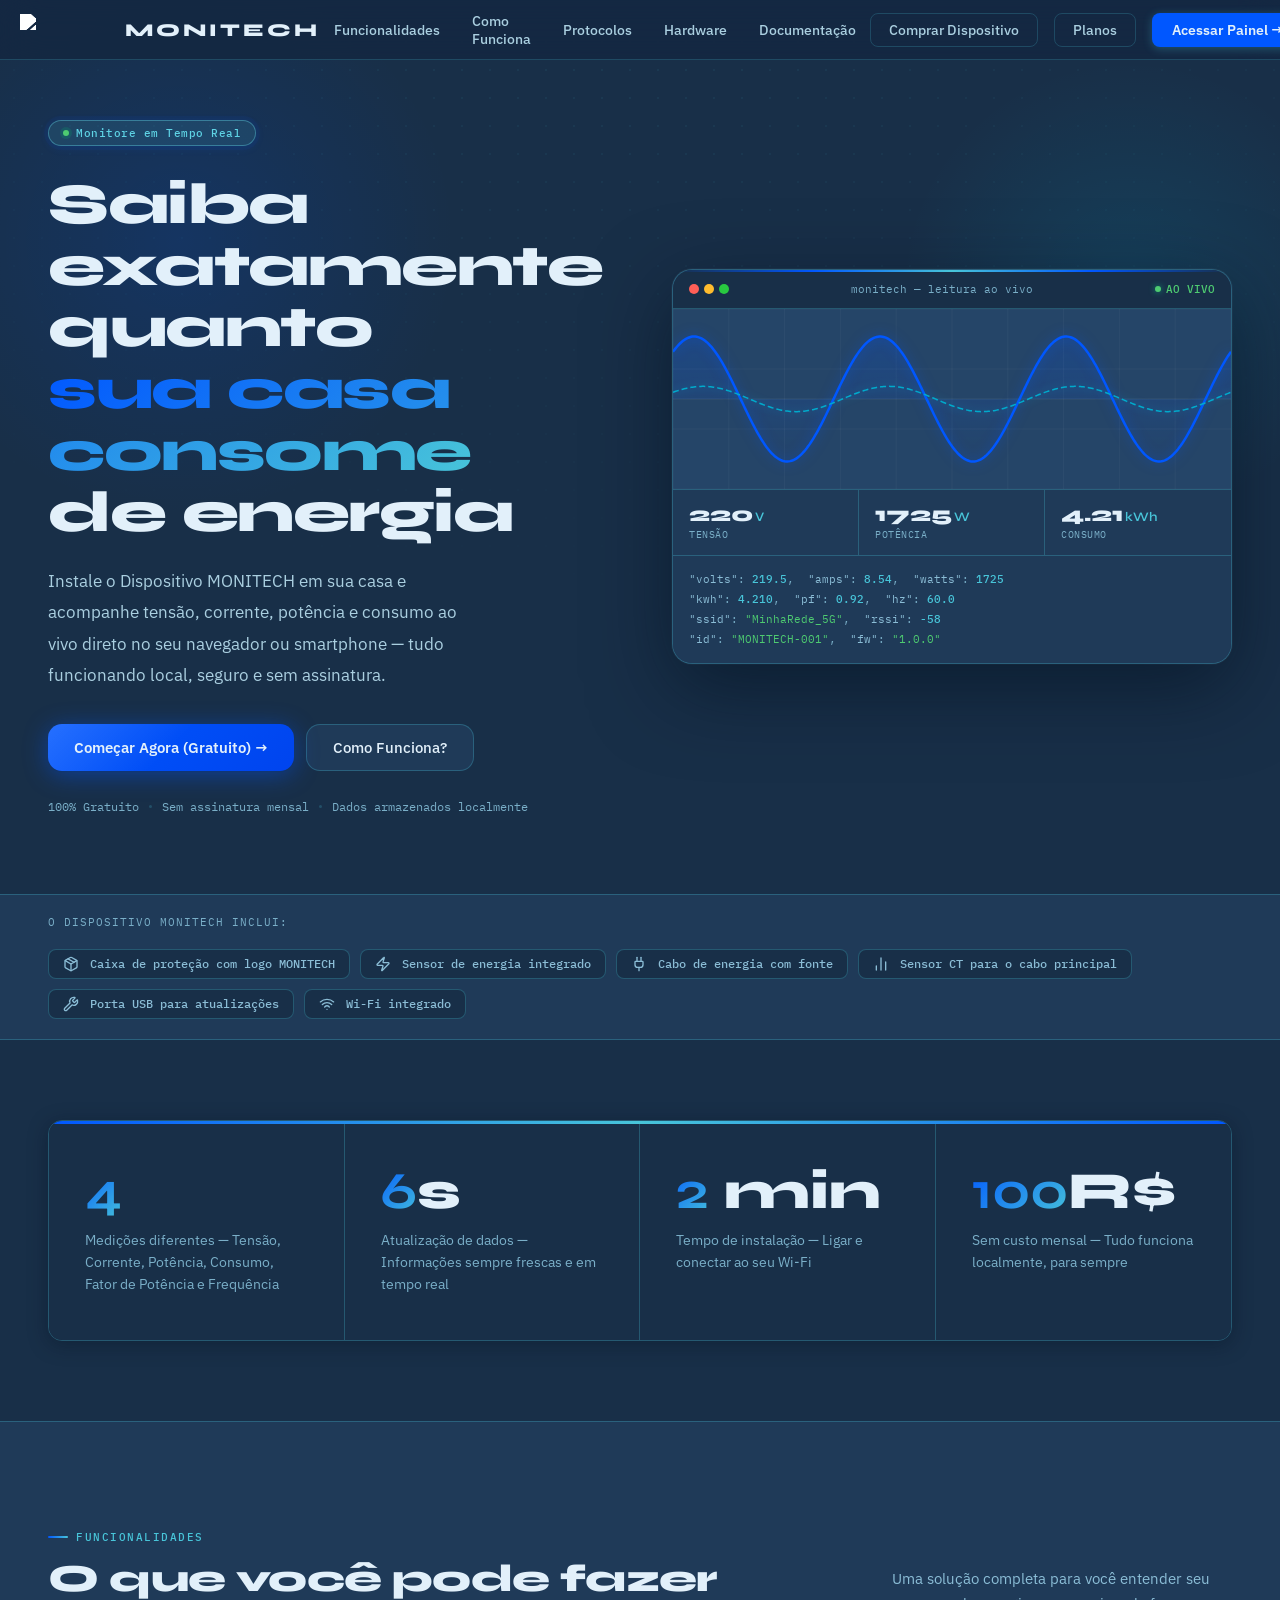
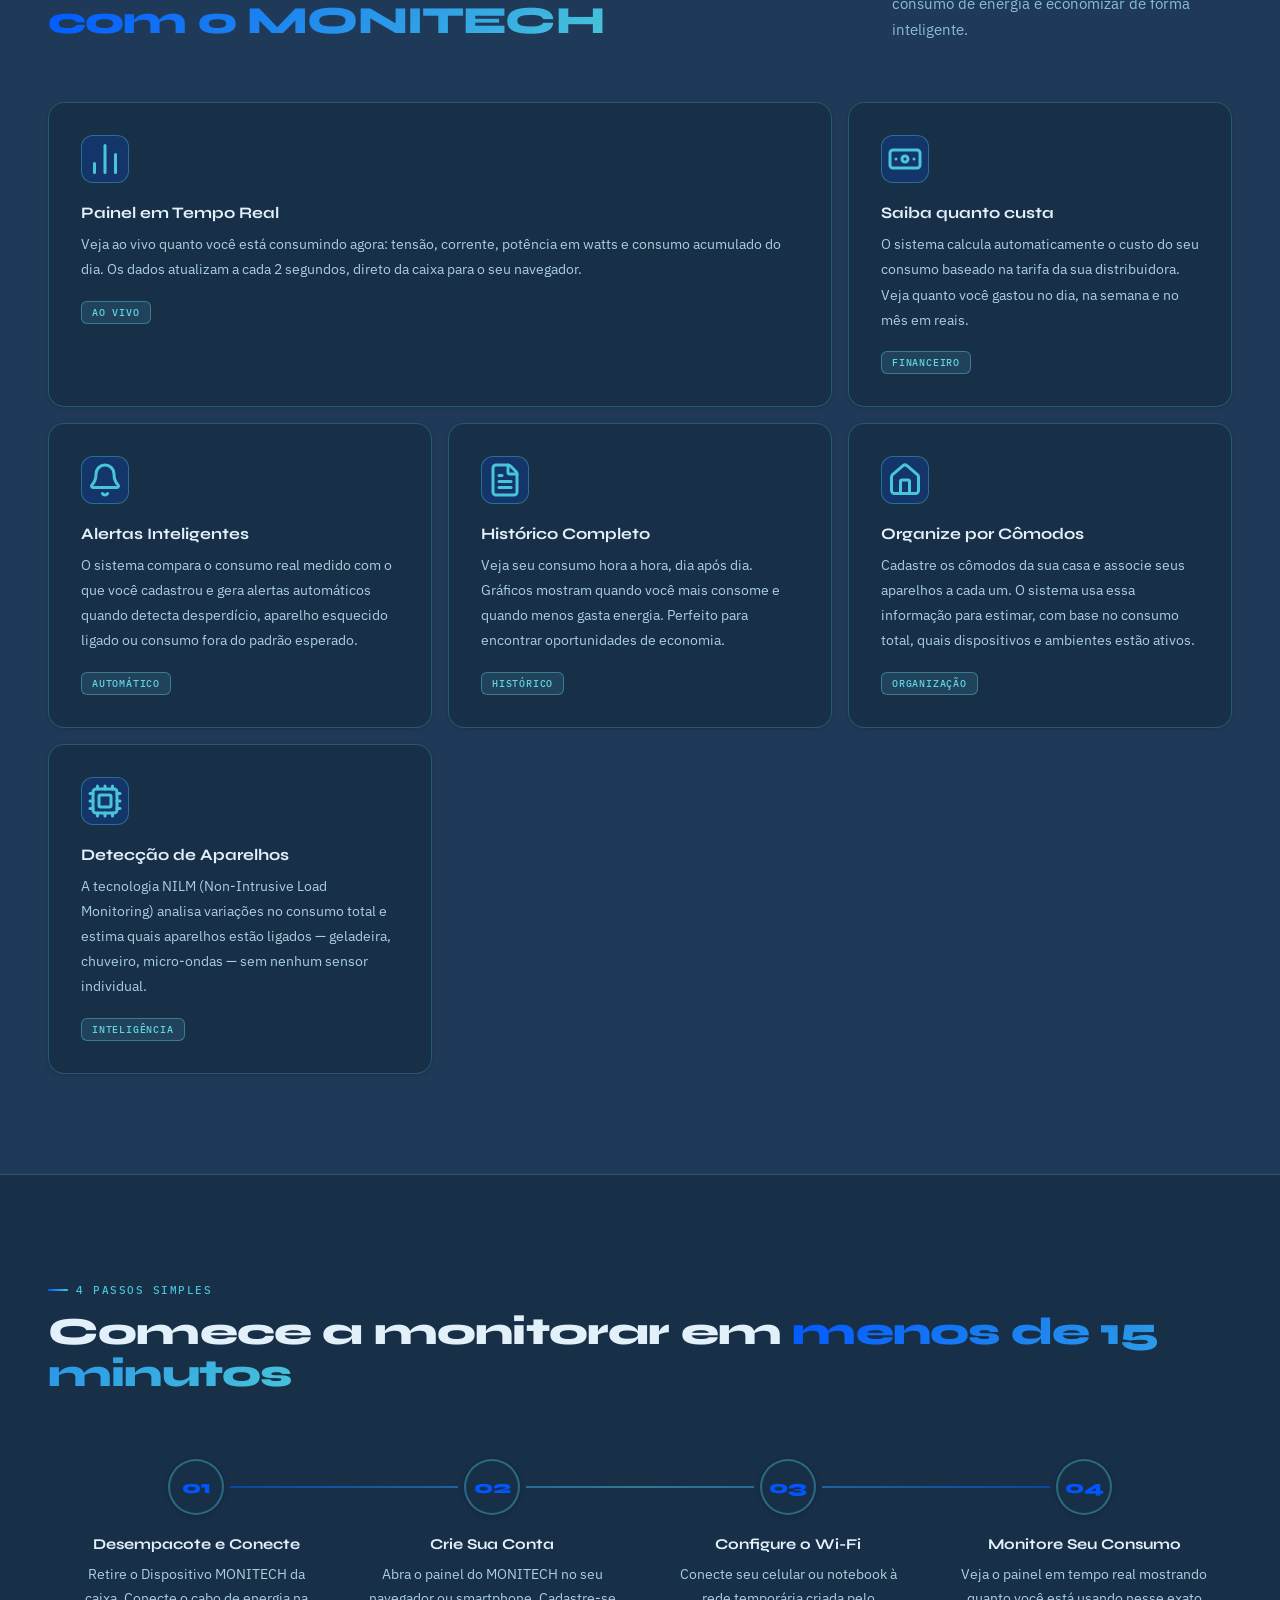
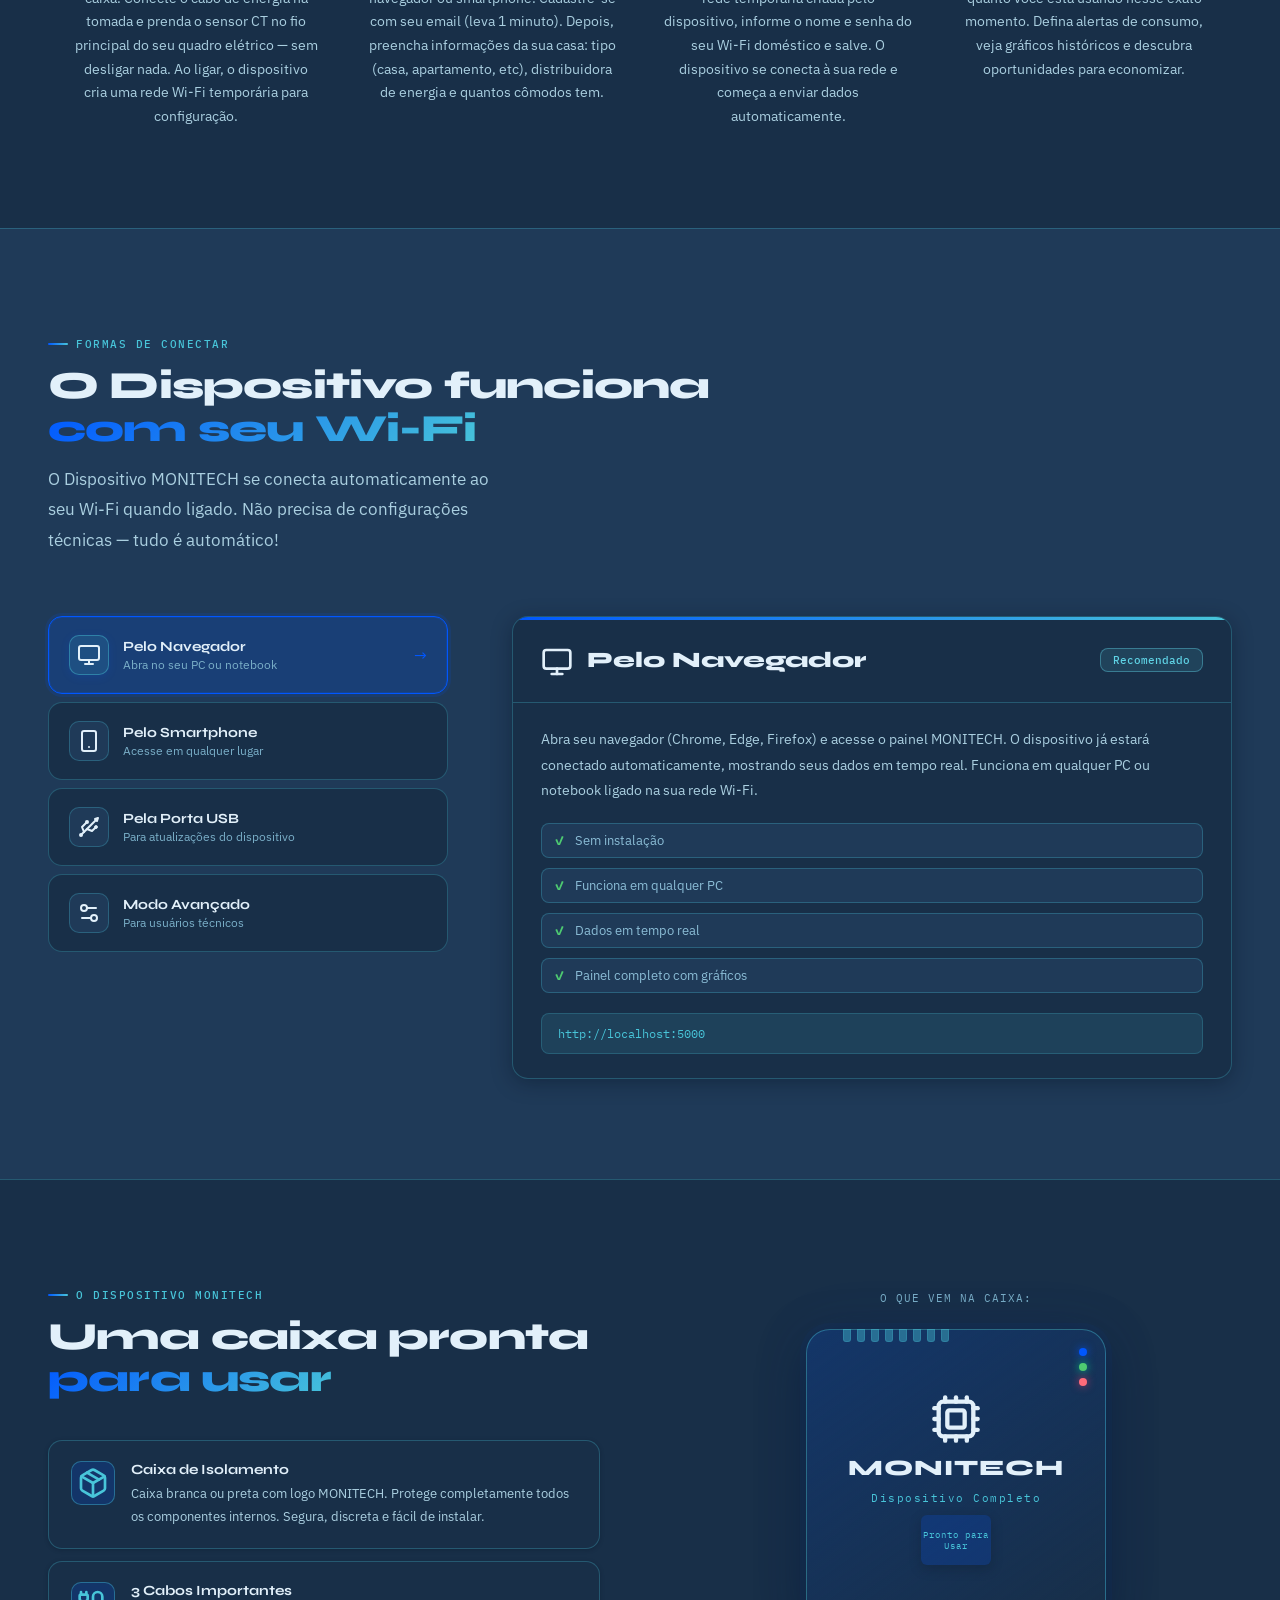
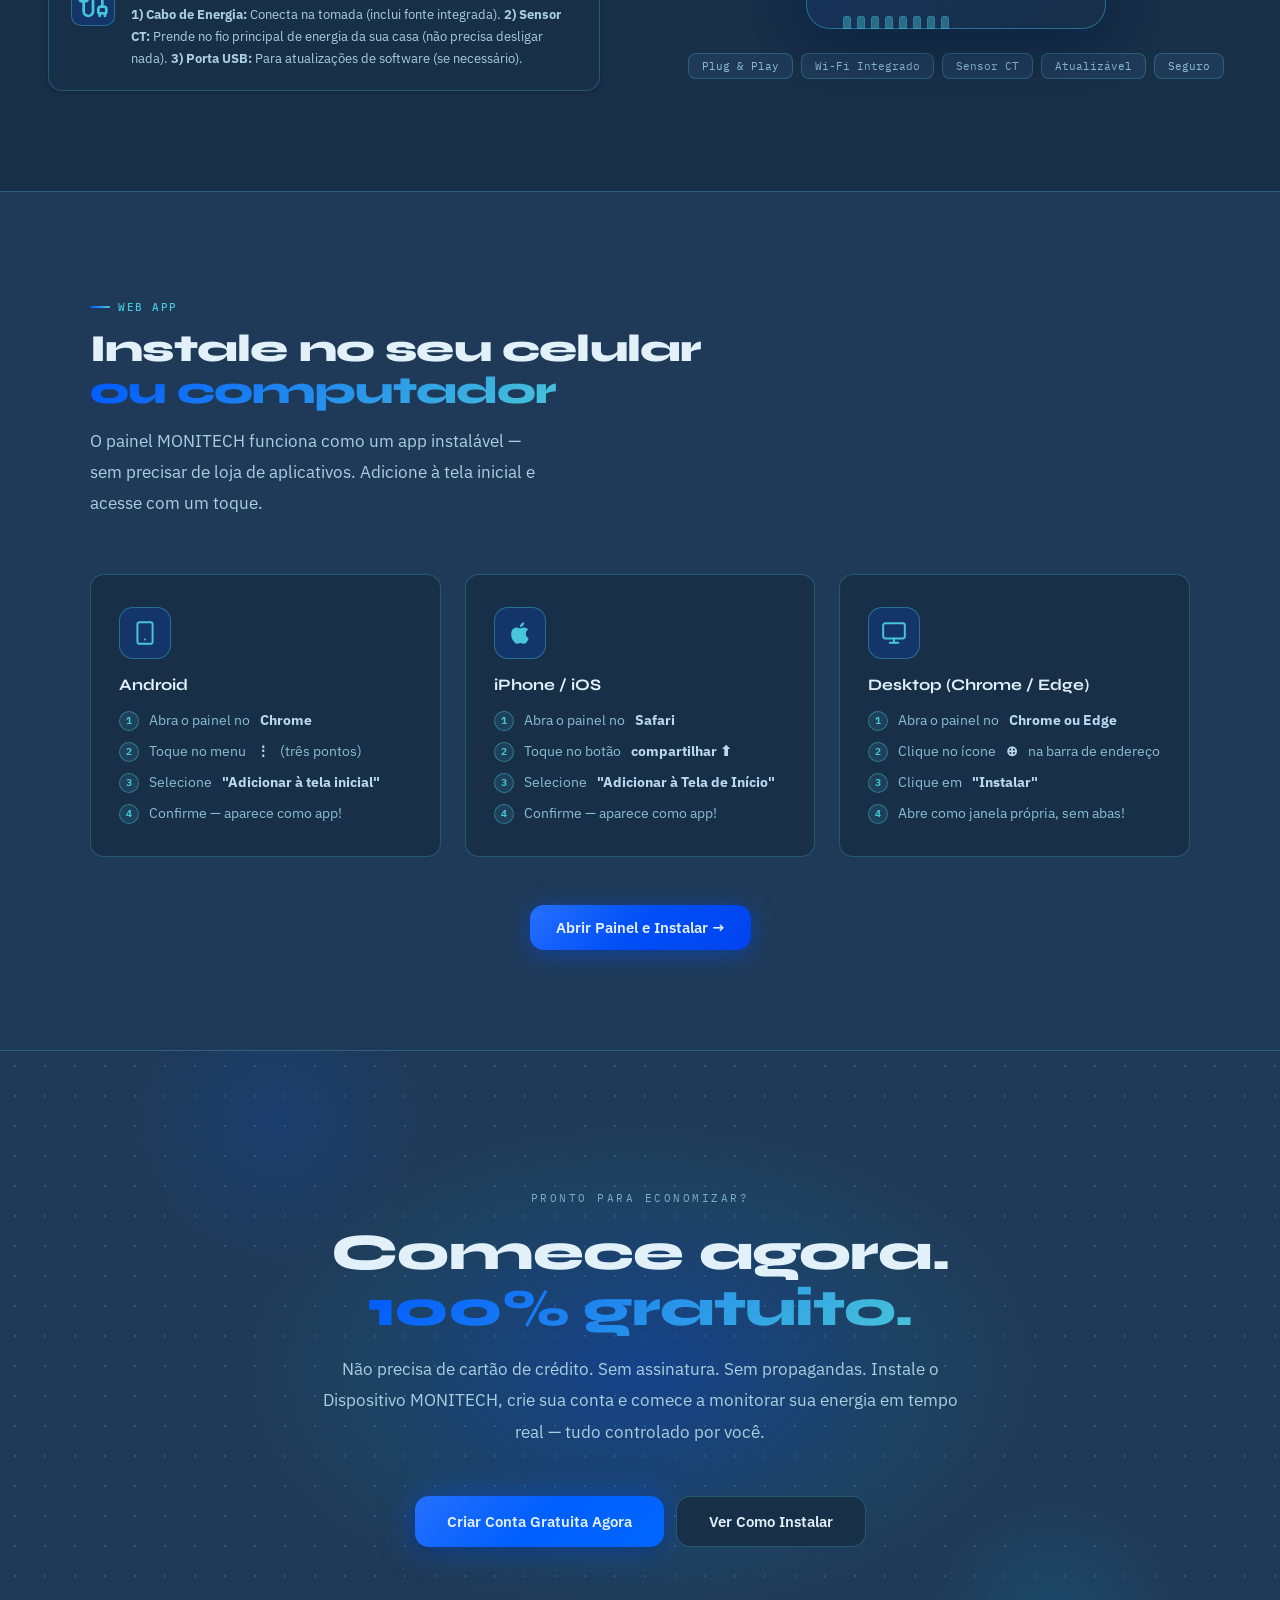
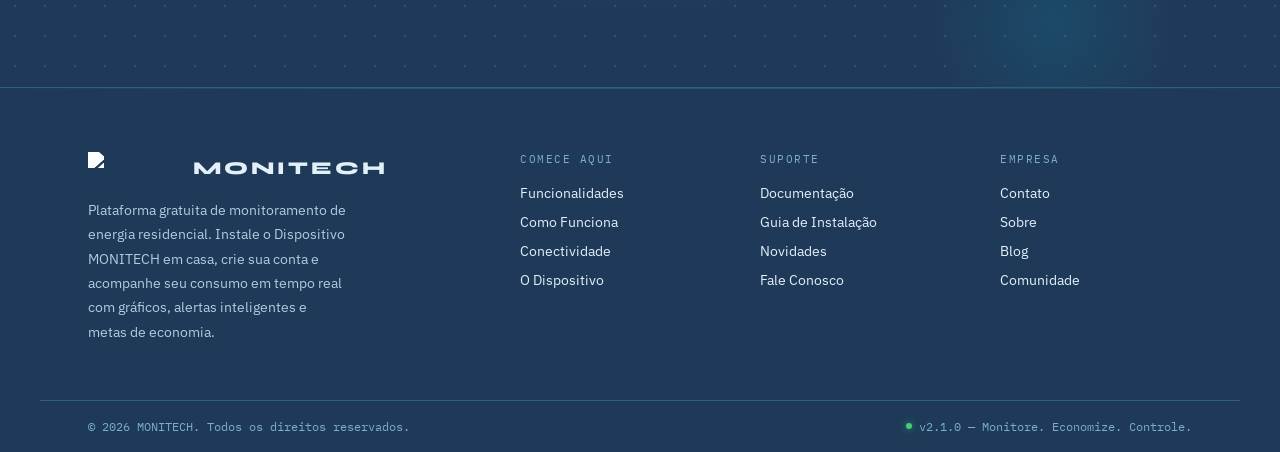
==== commit ff414201: "Responsividade mobile, NILM redesign, alertas e correções - Topbar: oculta texto e badge 'AO VIVO' e" ====
--- a/wwwroot/index.html
+++ b/wwwroot/index.html
@@ -44,6 +44,7 @@
         <a class="nav-link" href="#como-funciona">Como Funciona</a>
         <a class="nav-link" href="#protocolos">Protocolos</a>
         <a class="nav-link" href="#hardware">Hardware</a>
+        <a class="nav-link" href="./pages-documents/docs.html">Documentação</a>
       </div>
 
       <!-- Menu Mobile Toggle -->
@@ -78,6 +79,11 @@
             <span class="mmenu-text">Hardware</span>
             <i data-lucide="chevron-right" class="mmenu-arrow"></i>
           </a>
+          <a class="nav-link" href="./pages-documents/docs.html">
+            <span class="mmenu-icon"><i data-lucide="book-open"></i></span>
+            <span class="mmenu-text">Documentação</span>
+            <i data-lucide="chevron-right" class="mmenu-arrow"></i>
+          </a>
         </div>
 
         <!-- Ações do rodapé -->
@@ -90,6 +96,10 @@
             <i data-lucide="shopping-cart"></i>
             Comprar Dispositivo
           </a>
+          <a class="btn-nav-ghost-mobile" href="./website/planos.html">
+            <i data-lucide="zap"></i>
+            Planos
+          </a>
         </div>
 
       </div>
@@ -97,8 +107,8 @@
       <!-- Nav Actions (Right Side) -->
       <div class="nav-actions">
         <div class="nav-end">
-          <!-- <a class="btn-nav-ghost" href="./pages-documents/docs.html">Documentação</a> -->
           <a class="btn-nav-ghost" href="./website/compra.html">Comprar Dispositivo</a>
+          <a class="btn-nav-ghost" href="./website/planos.html">Planos</a>
           <a class="btn-nav-solid" target="_blank" href="./system/system.html">Acessar Painel →</a>
         </div>
 
@@ -621,7 +631,6 @@
           <span class="hw-tag">Sensor CT</span>
           <span class="hw-tag">Atualizável</span>
           <span class="hw-tag">Seguro</span>
-          <span class="hw-tag">Gratuito</span>
         </div>
       </div>
     </div>
--- a/wwwroot/website/css/index.css
+++ b/wwwroot/website/css/index.css
@@ -57,12 +57,12 @@
    --off2:  #BDD4E8;
    --ink:   #0A1A2C;
    --ink-2: #1E3D58;
-   --ink-3: #4A6C88;
+   --ink-3: #3B5A73;
    --blue:   #005EA8;
    --blue-2: #004B8C;
    --blue-bg:  #C8DCEE;
    --blue-mid: #9ABDD8;
-   --muted:  #5A82A0;
+   --muted:  #3B5A73;
    --subtle: #A8C4DC;
    --line:   #AECADE;
    --shadow-sm: 0 1px 4px rgba(10, 26, 44, 0.08);
@@ -1884,7 +1884,9 @@
    .how-section,
    .proto-section,
    .hw-section,
-   .cta-section {
+   .cta-section,
+   .compat-strip,
+   .pwa-section {
       padding-left: 20px;
       padding-right: 20px;
    }
@@ -1923,7 +1925,35 @@
       }
    }
 
-
+   /* Hero */
+   .hero {
+      padding-top: 80px;
+   }
+
+   .hero-inner {
+      gap: 36px;
+      padding-bottom: 56px;
+   }
+
+   .hero-trust {
+      flex-wrap: wrap;
+      gap: 6px;
+      font-size: 11px;
+   }
+
+   /* Compat strip */
+   .compat-strip {
+      padding-top: 16px;
+      padding-bottom: 16px;
+   }
+
+   .compat-inner {
+      flex-direction: column;
+      align-items: flex-start;
+      gap: 12px;
+   }
+
+   /* Features */
    .feat-grid,
    .steps-track {
       grid-template-columns: 1fr;
@@ -1937,6 +1967,22 @@
       grid-template-columns: 1fr;
    }
 
+   /* CTA */
+   .cta-section {
+      padding-top: 80px;
+      padding-bottom: 80px;
+   }
+
+   /* PWA */
+   .pwa-section {
+      padding-top: 60px;
+      padding-bottom: 60px;
+   }
+
+   .pwa-grid {
+      grid-template-columns: 1fr;
+   }
+
    .footer-top {
       grid-template-columns: 1fr;
       padding: 44px 20px;
@@ -1945,6 +1991,7 @@
    .footer-bot {
       padding: 16px 20px;
    }
+
    .stat-num{
       font-size: 38px;
    }
@@ -2004,13 +2051,35 @@
    }
 
    /* Hero adjustments for very small screens */
+   .hero,
+   .stats-section,
+   .features-section,
+   .how-section,
+   .proto-section,
+   .hw-section,
+   .cta-section,
+   .compat-strip,
+   .pwa-section {
+      padding-left: 14px;
+      padding-right: 14px;
+   }
+
    .hero {
-      padding: 80px 14px 0;
+      padding-top: 70px;
    }
 
    .hero-inner {
-      gap: 32px;
-      padding-bottom: 60px;
+      gap: 28px;
+      padding-bottom: 48px;
+   }
+
+   .compat-list {
+      gap: 6px;
+   }
+
+   .compat-item {
+      font-size: 11px;
+      padding: 5px 10px;
    }
 
    .hero-h1 {
--- a/wwwroot/website/css/theme-colors.css
+++ b/wwwroot/website/css/theme-colors.css
@@ -108,15 +108,16 @@
 html[data-theme="light"] {
   color-scheme: light;
 
-  --bg-void:    #D6E8F5;
-  --bg-deep:    #C0D8EE;
-  --bg-card:    #E8F3FA;
-  --bg-card2:   #C8DEEC;
-  --bg-surface: #C8DEEC;
-
-  --white:  #ffffff;
-  --off:    #f4f8fc;
-  --off2:   #EAF3FB;
+  /* Fundo principal mais neutro — menos saturado que antes */
+  --bg-void:    #EEF3F8;
+  --bg-deep:    #E2EBF3;
+  --bg-card:    #F6F9FC;
+  --bg-card2:   #EAF0F6;
+  --bg-surface: #EAF0F6;
+
+  --white:  #FAFCFE;
+  --off:    #F0F5FA;
+  --off2:   #E6EFF7;
 
   --text-primary:   #0A1A2C;
   --text-secondary: #1E3D58;
@@ -124,7 +125,7 @@
   --ink:    #0A1A2C;
   --ink-2:  #1E3D58;
   --ink-3:  #4A6C88;
-  --muted:  #7a94a8;
+  --muted:  #3B5A73;
 
   --blue:        #1A7A9C;
   --blue-core:   #1A7A9C;
